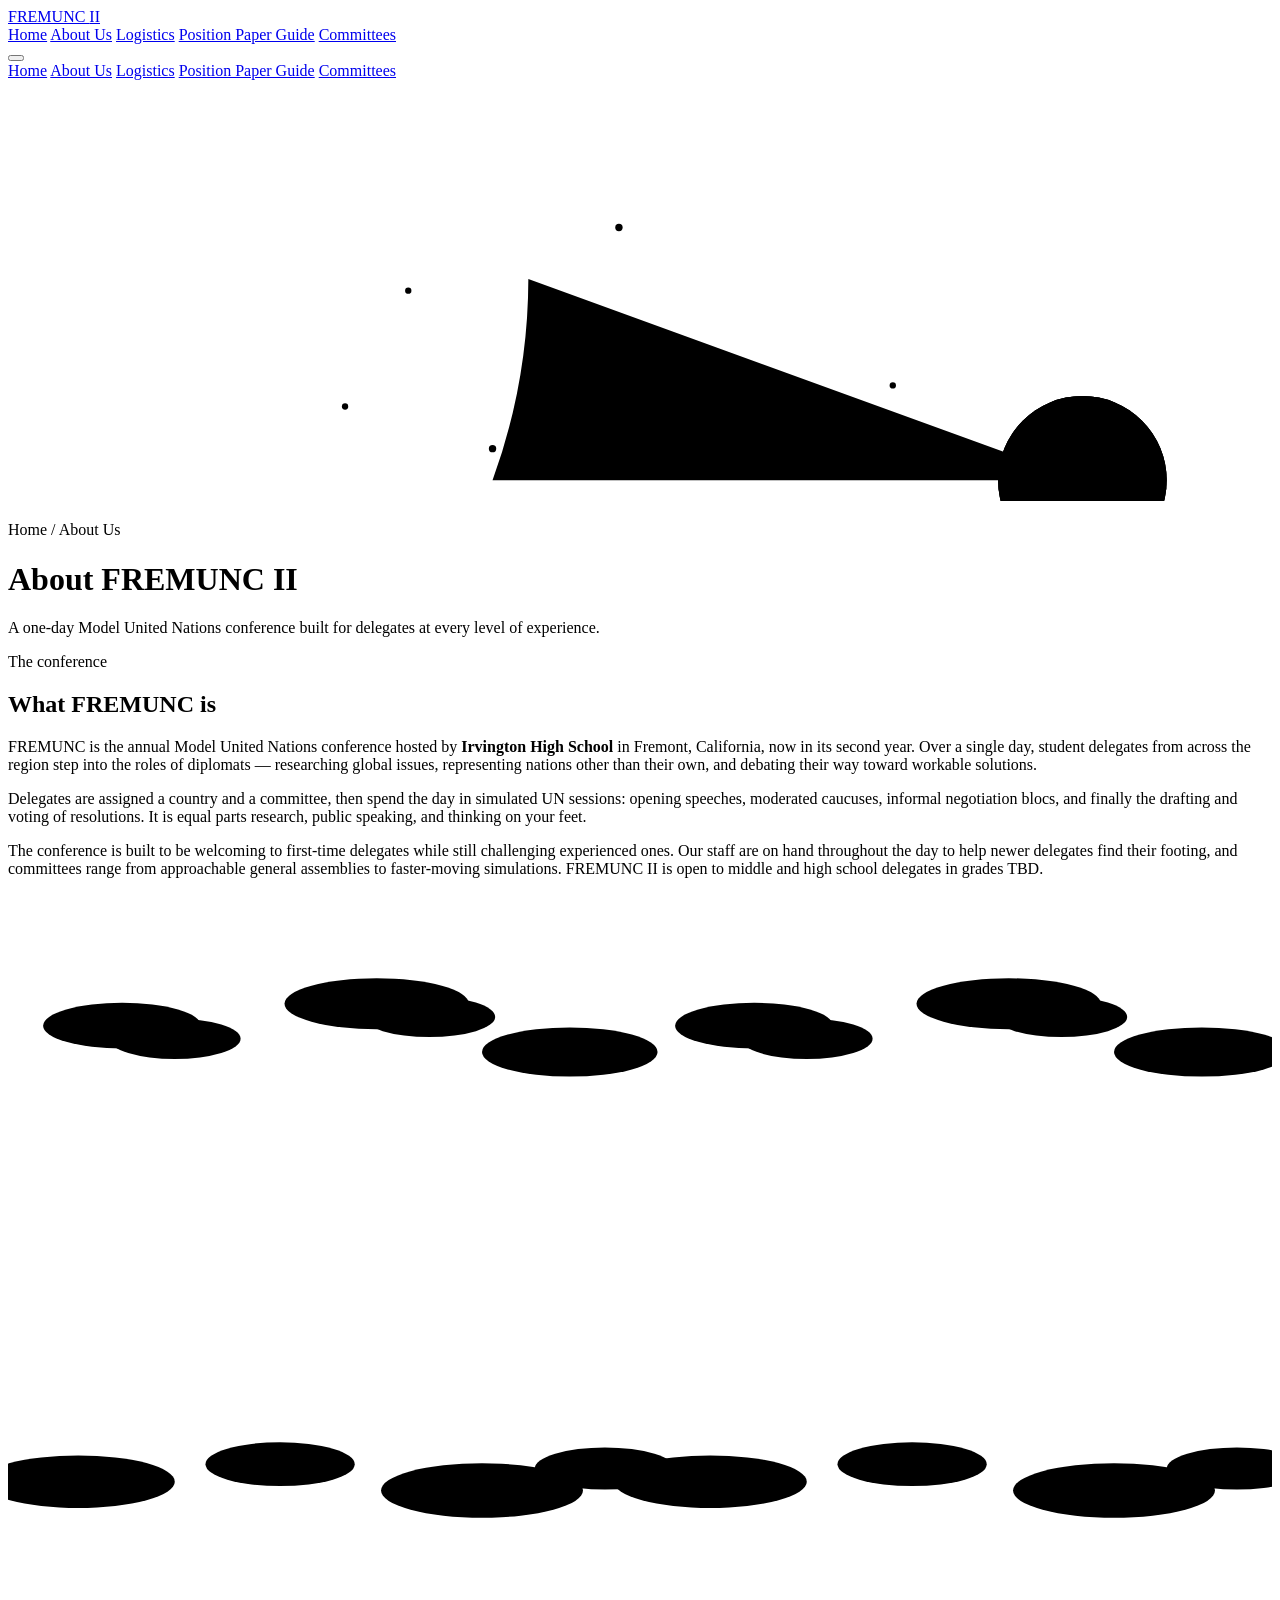
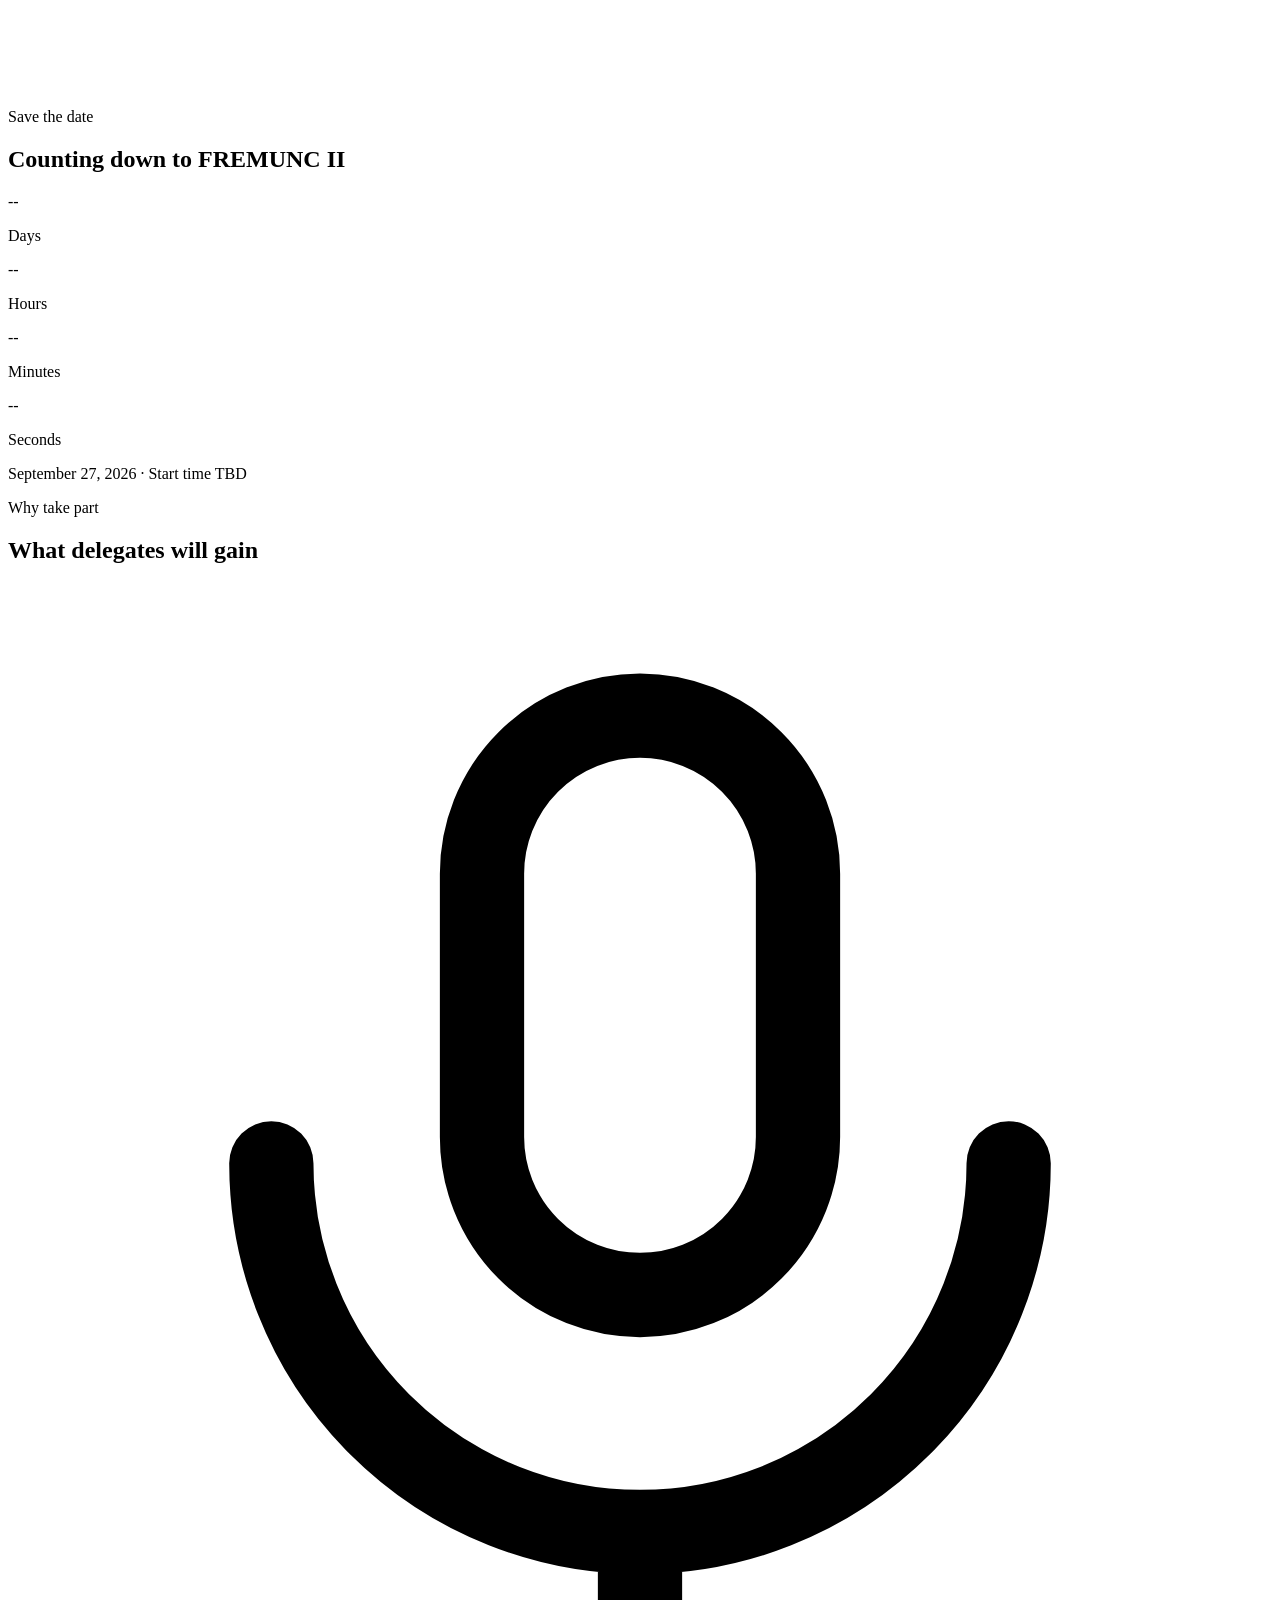
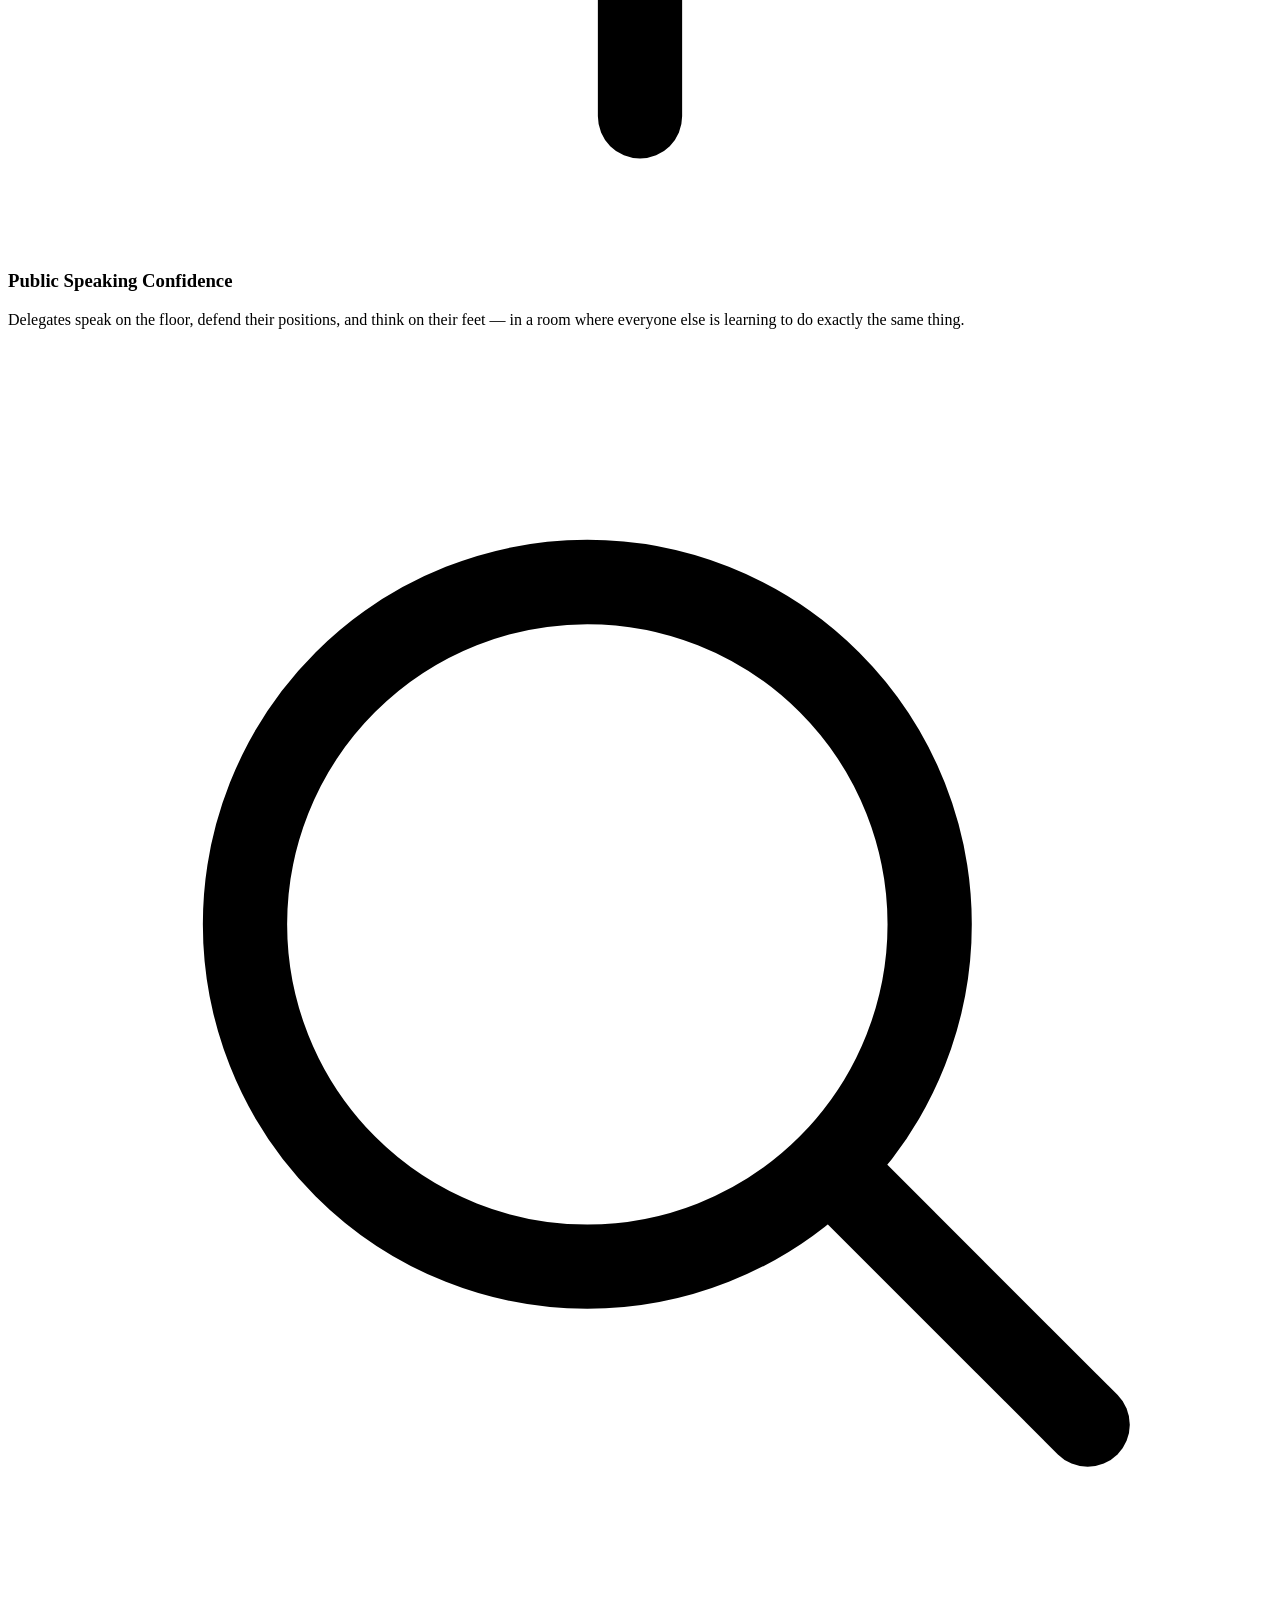
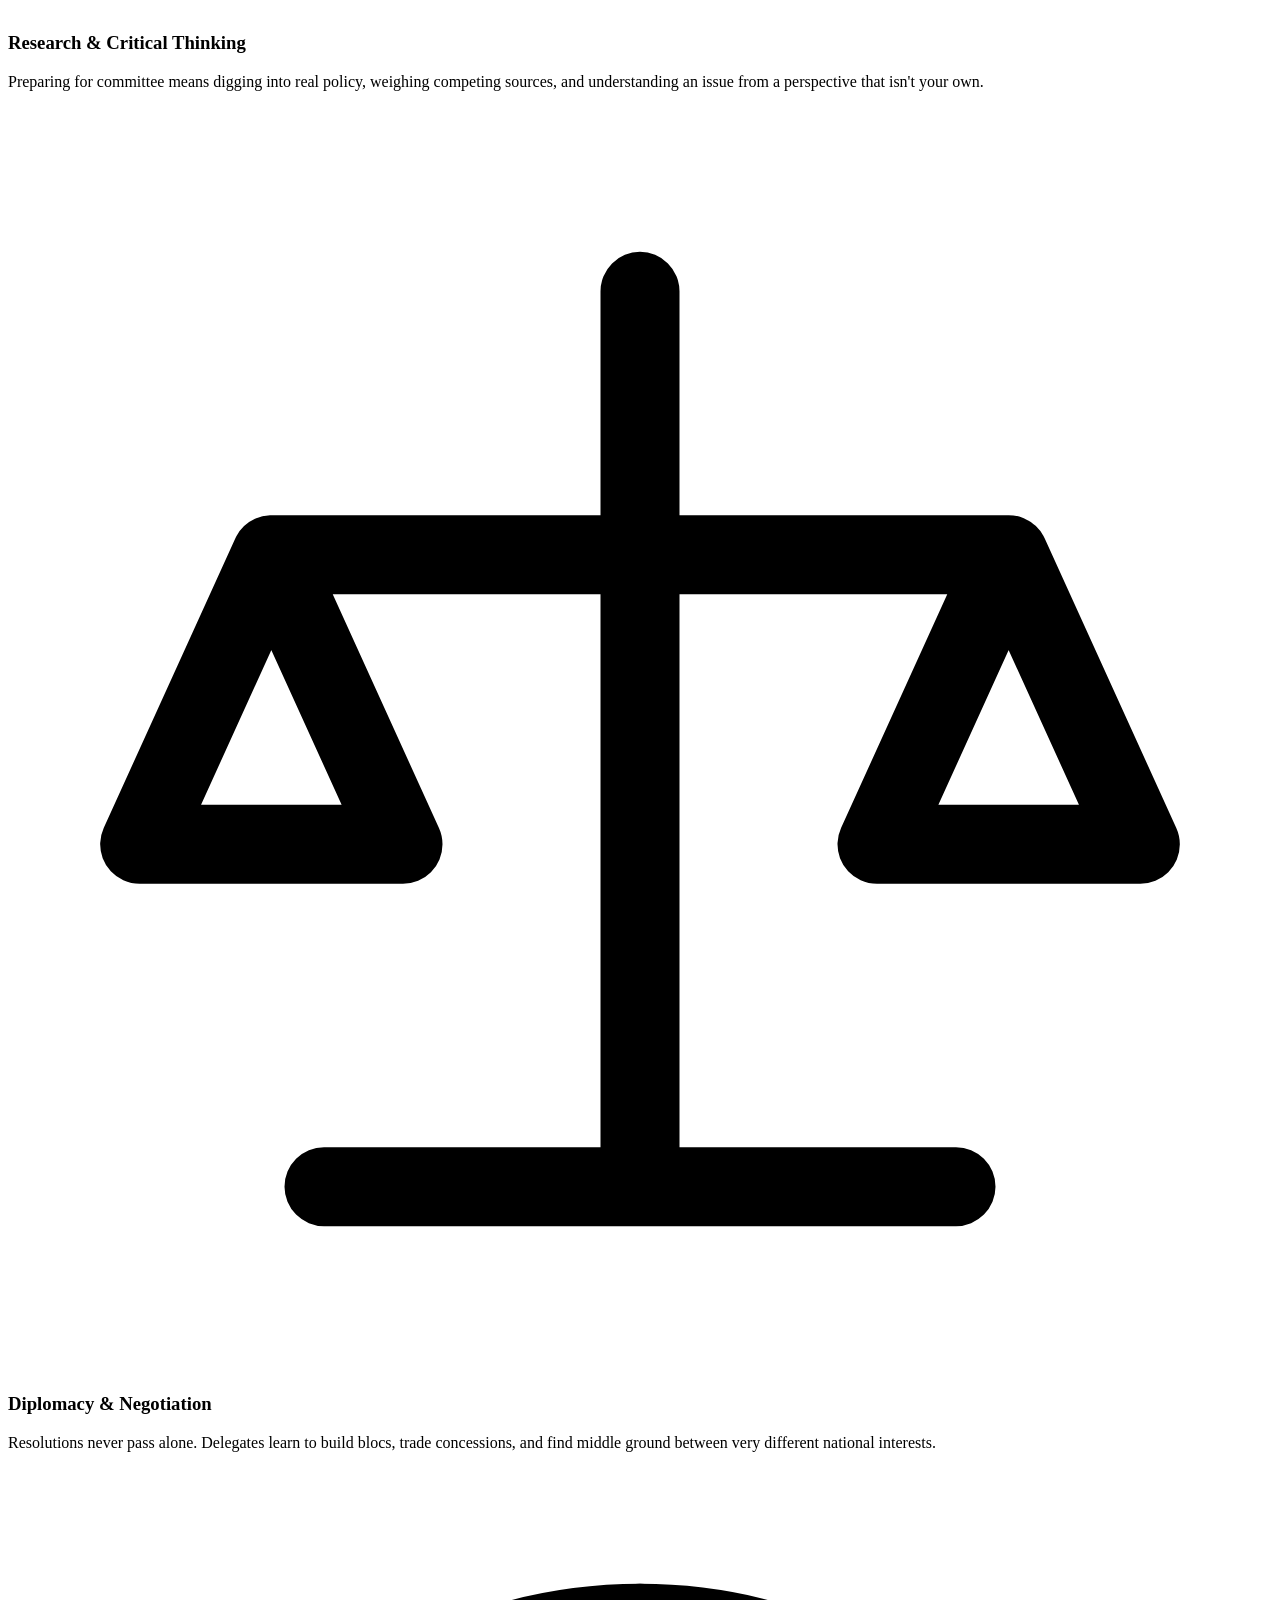
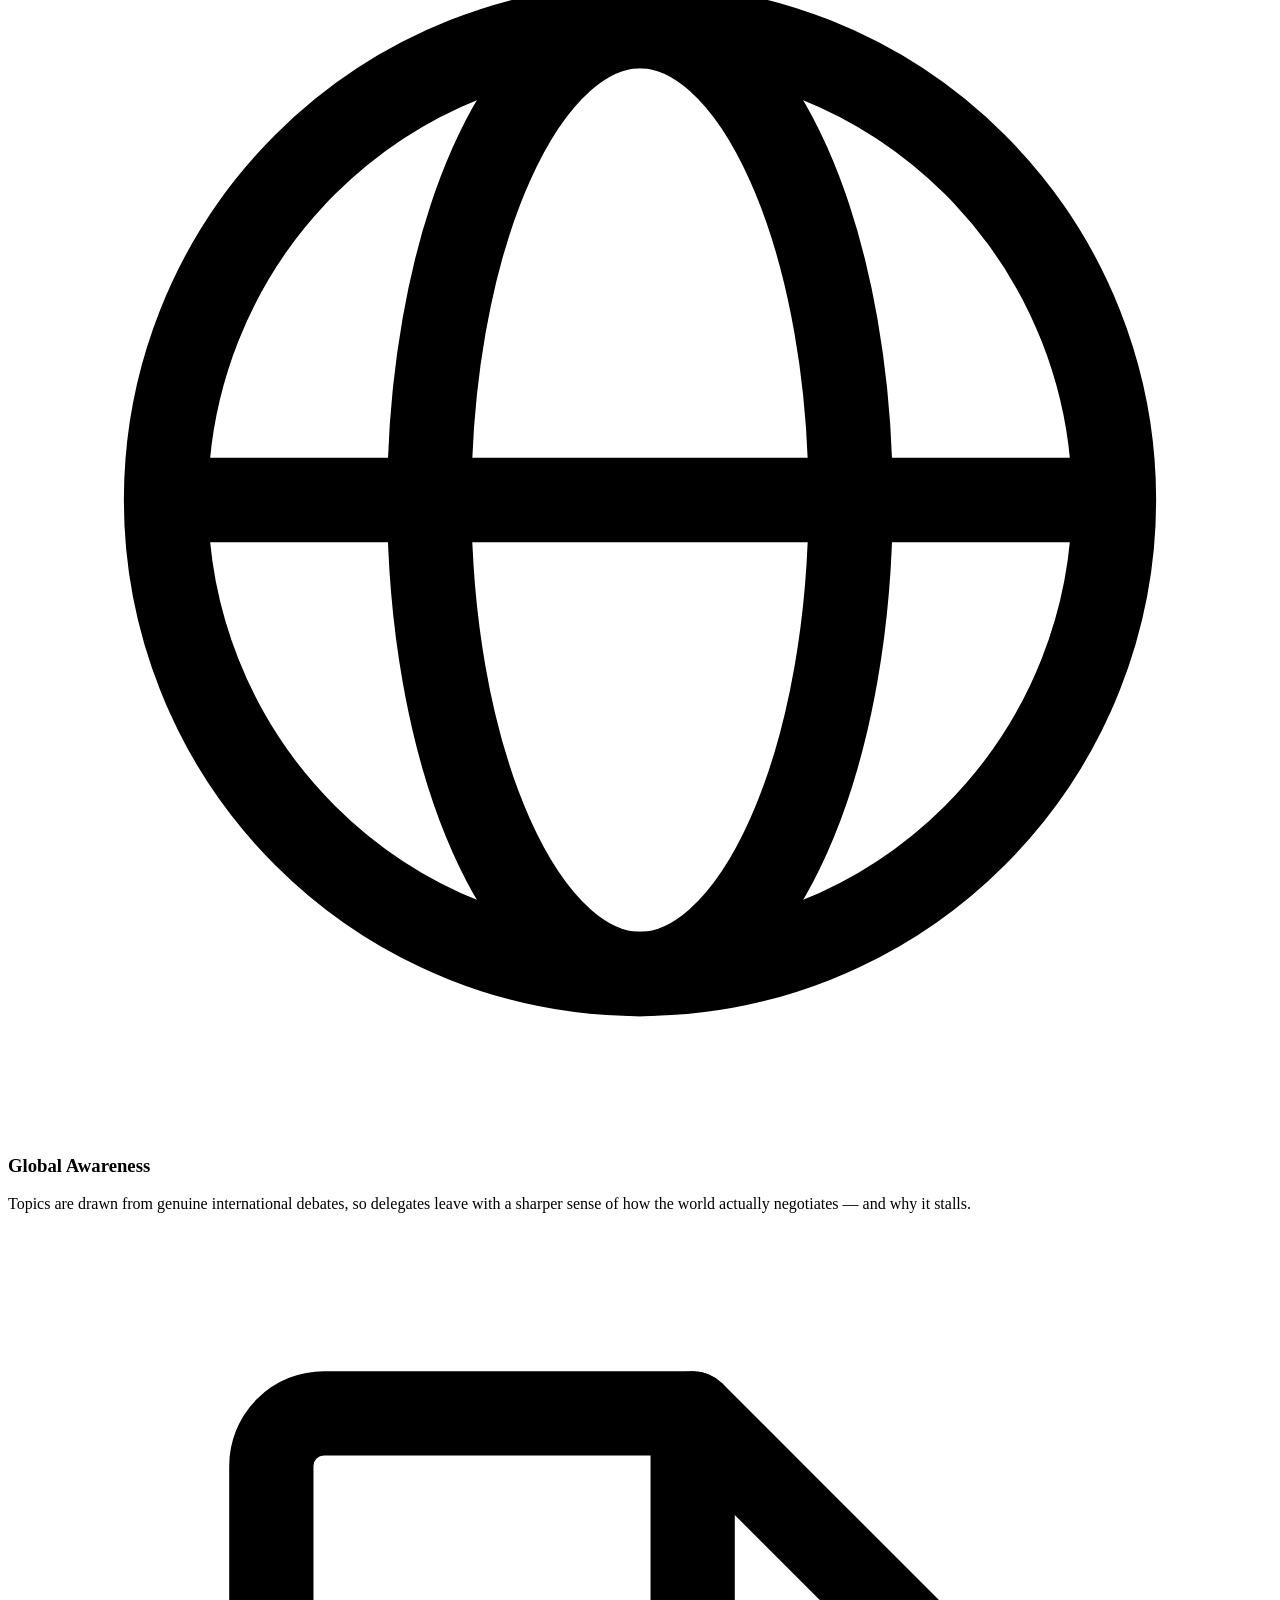
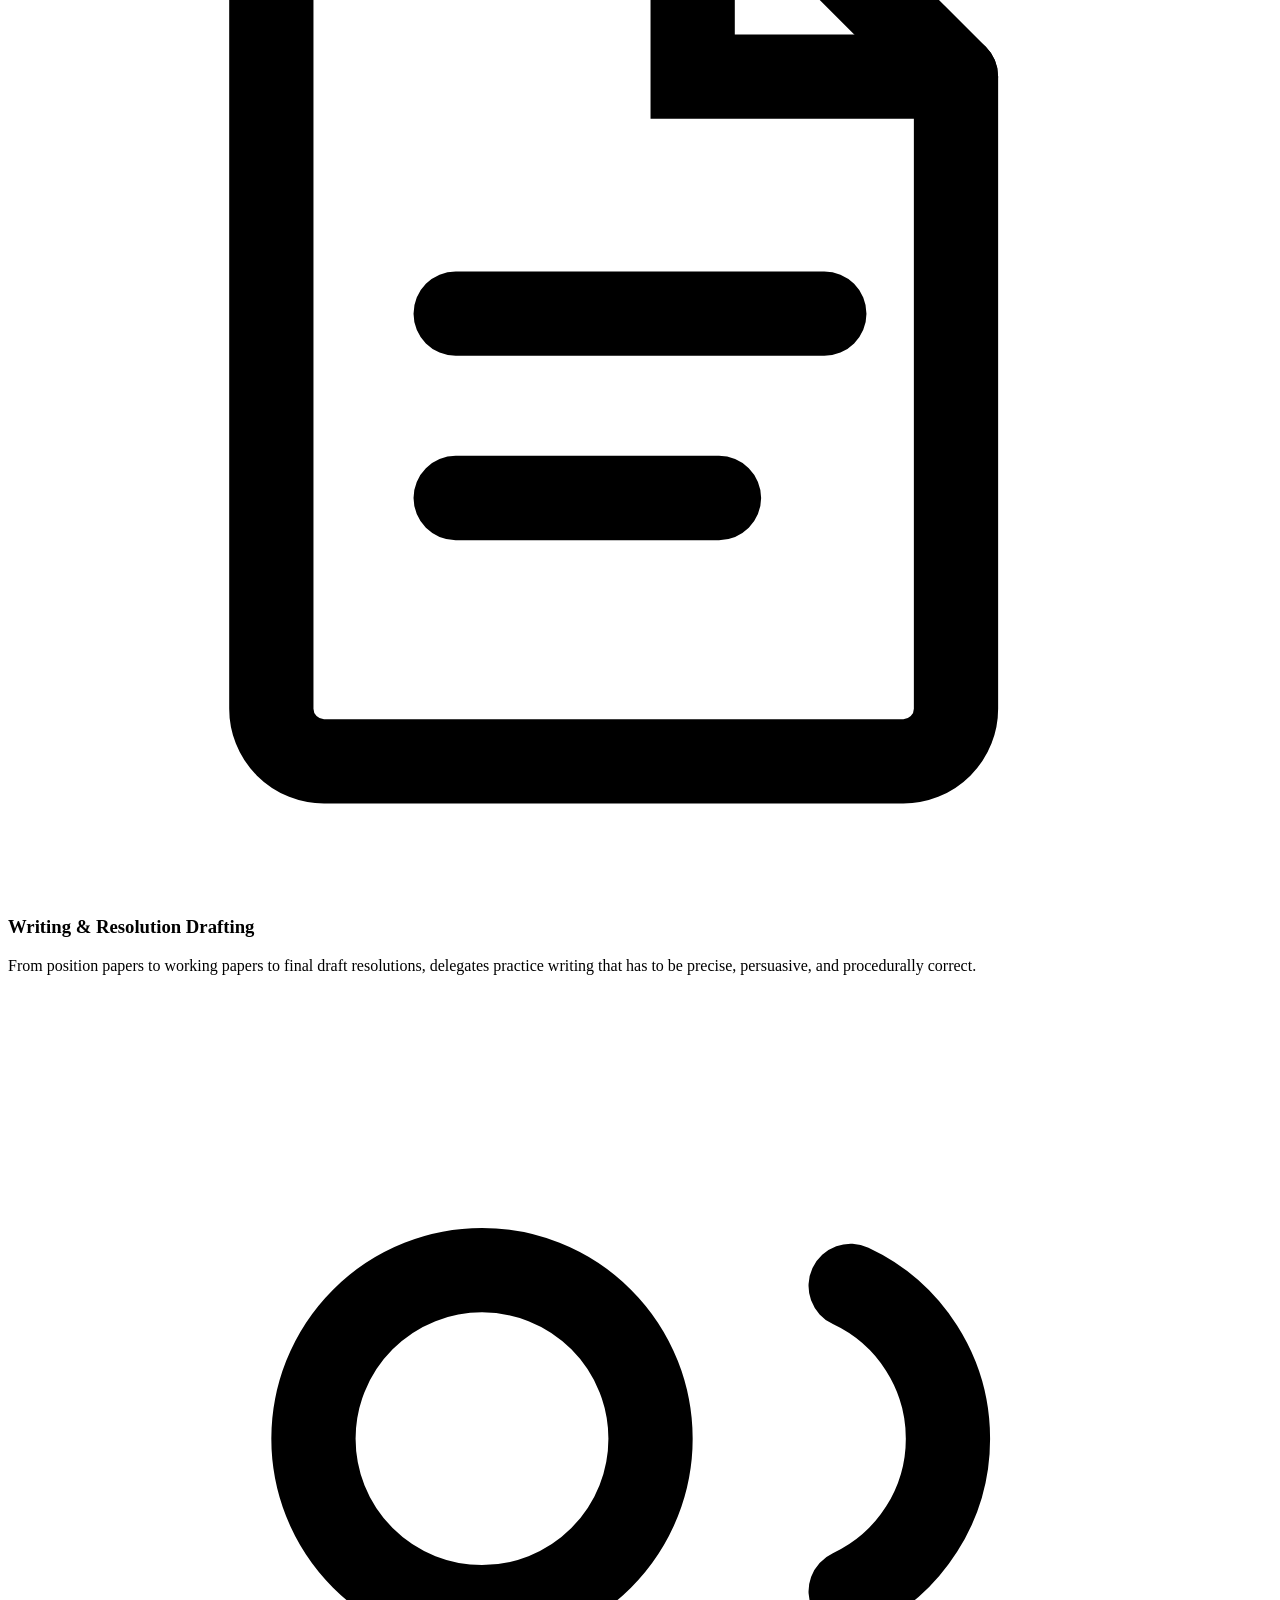
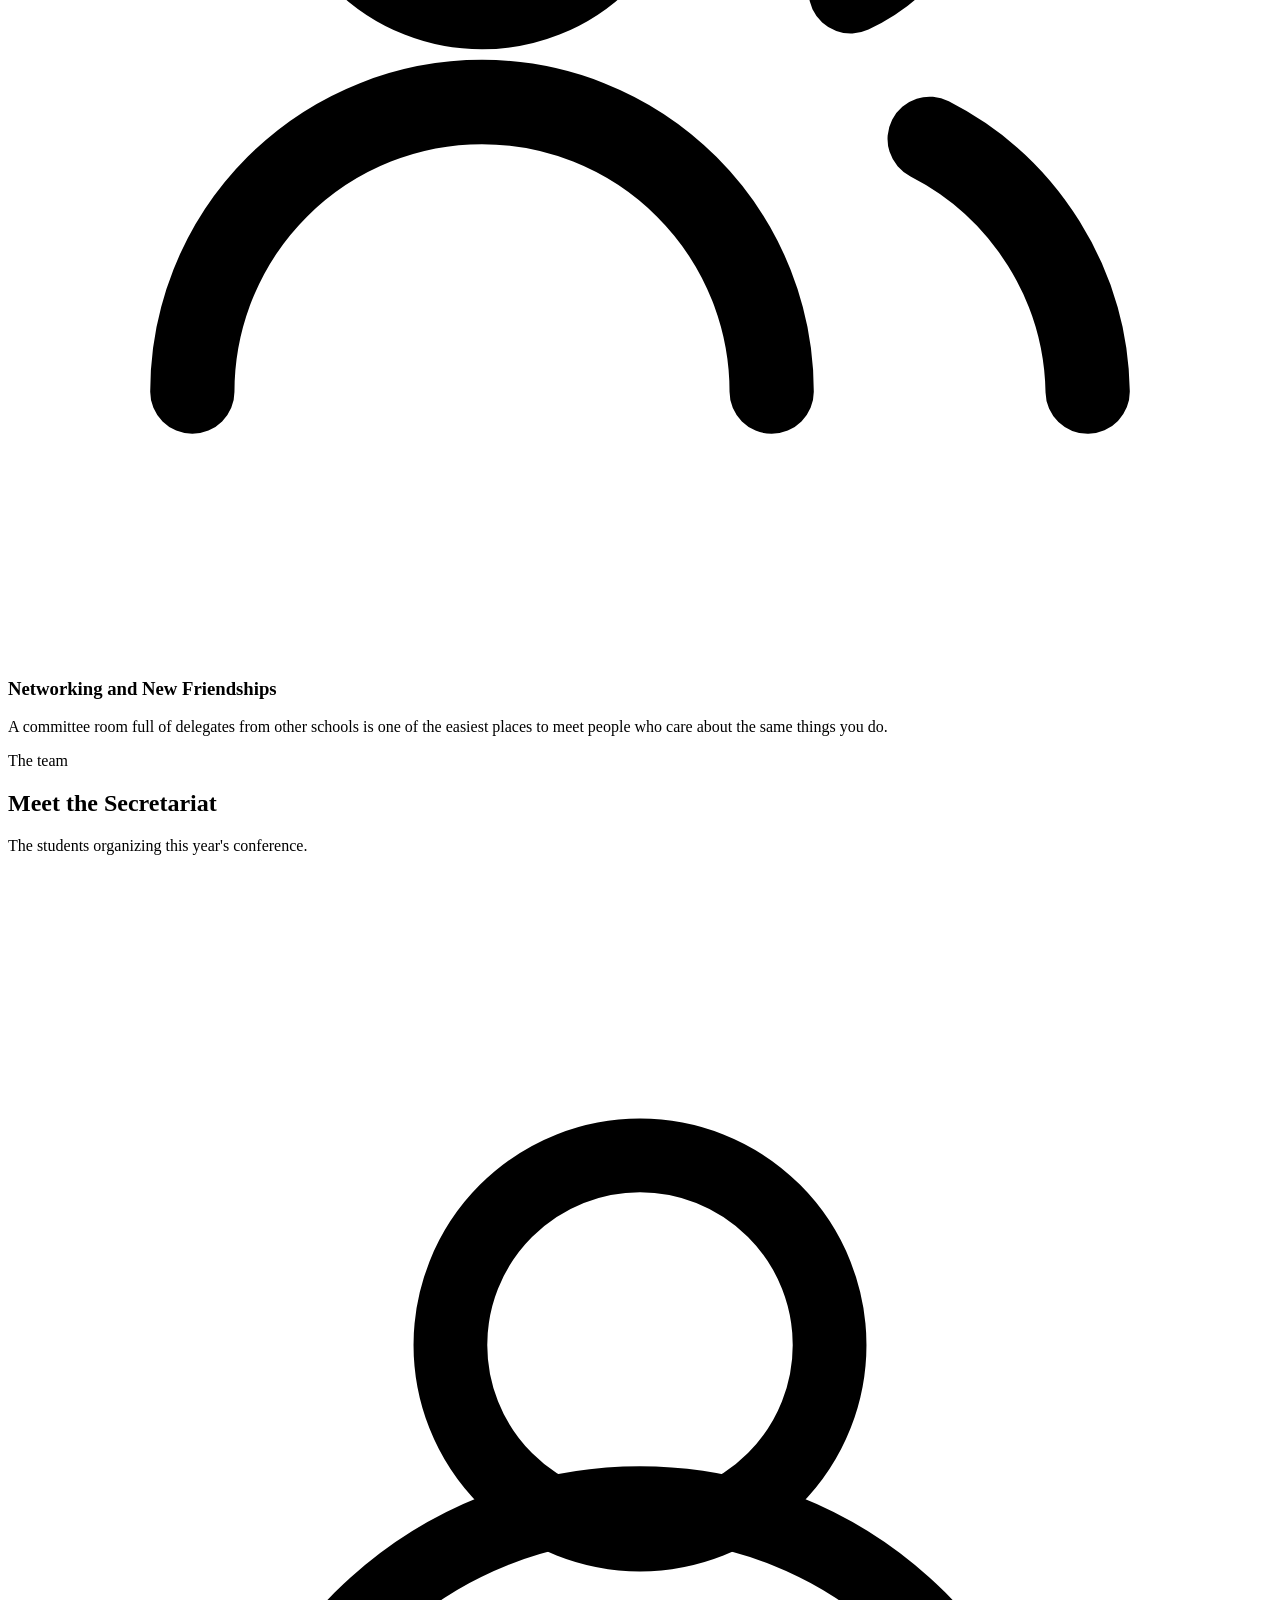
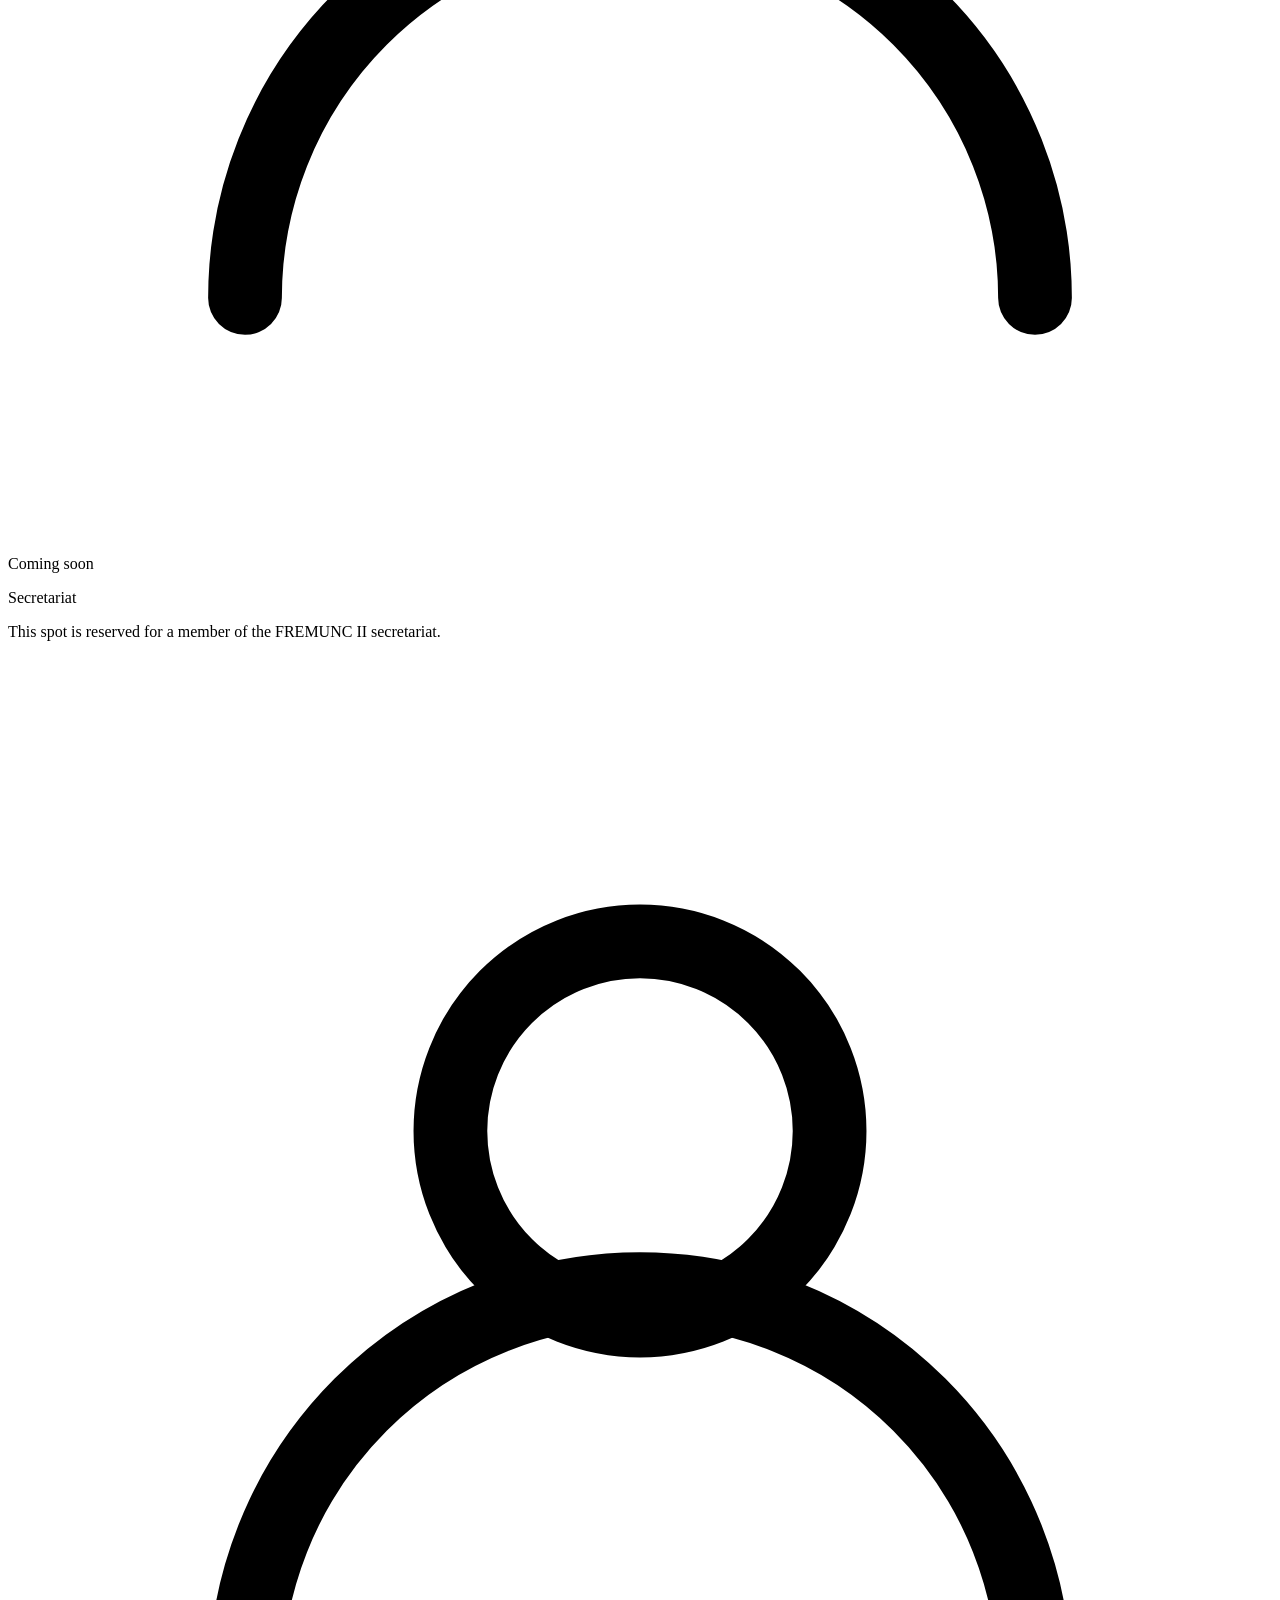
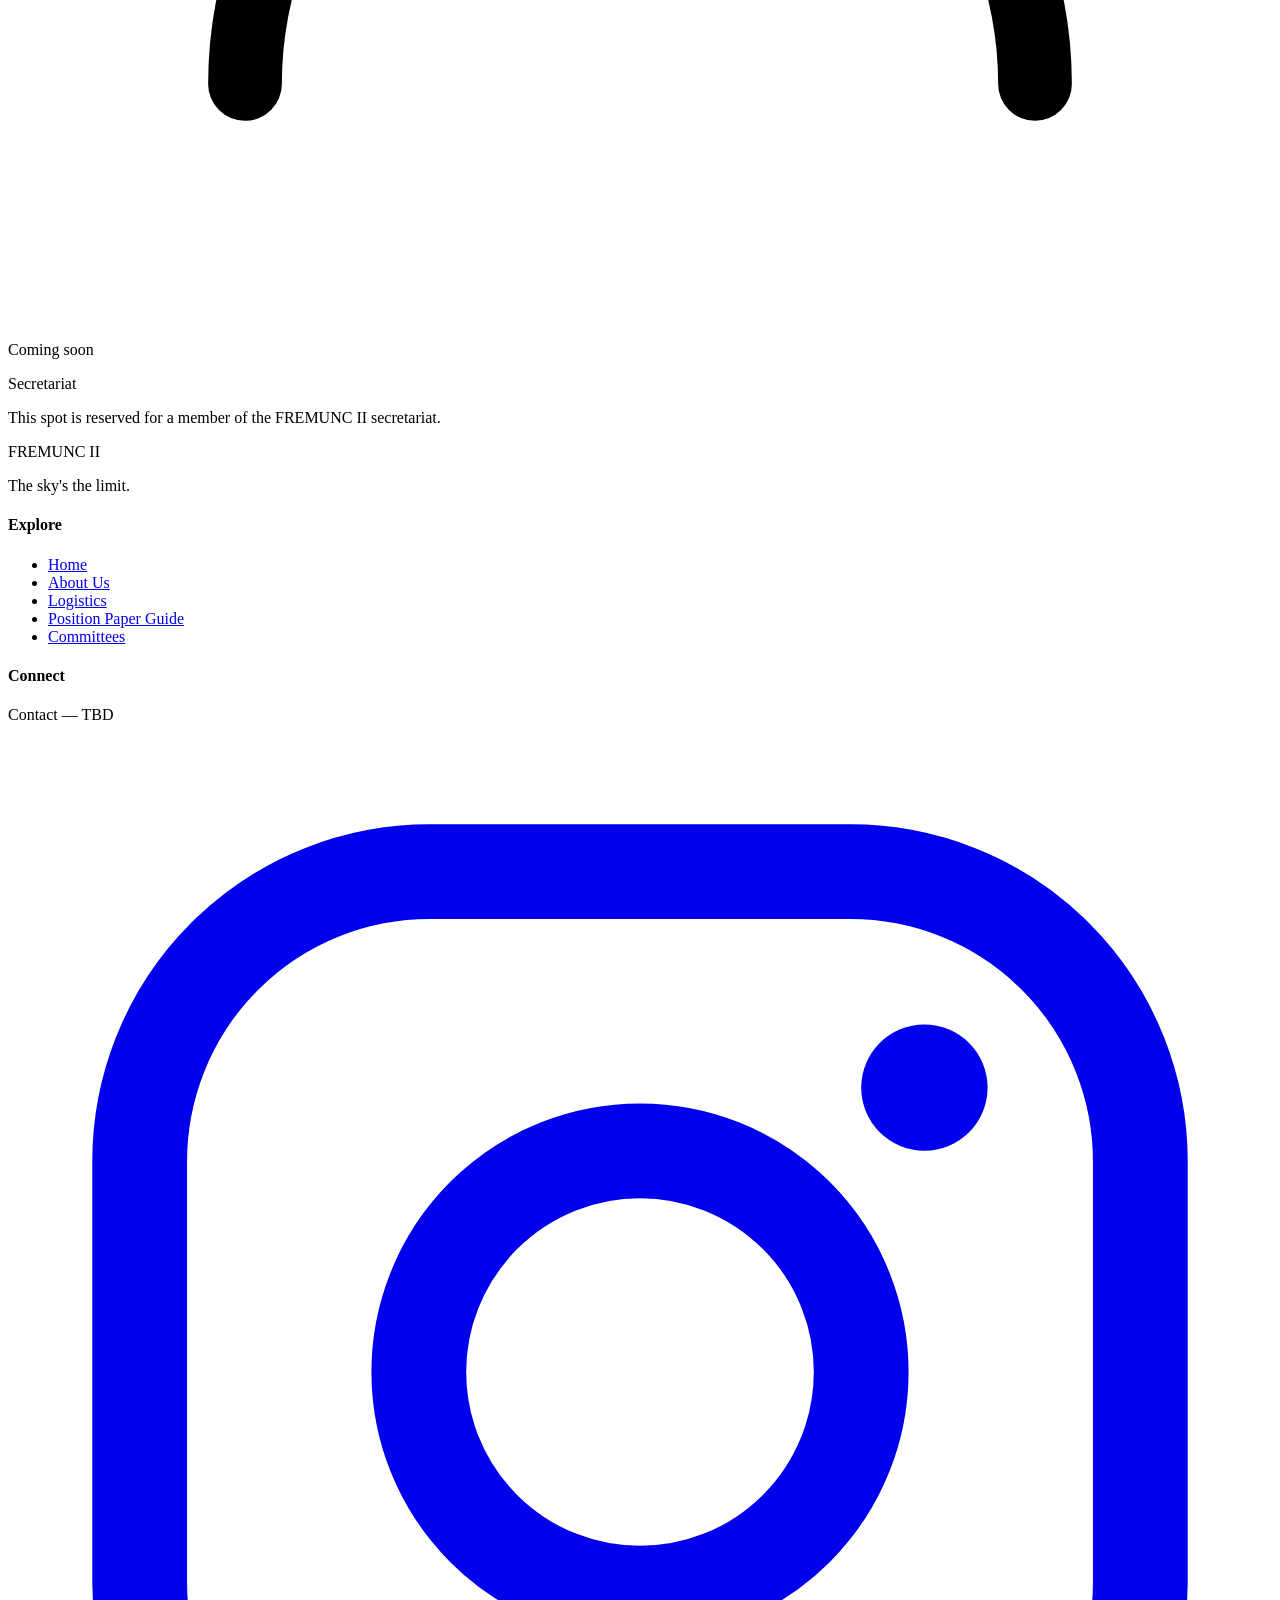
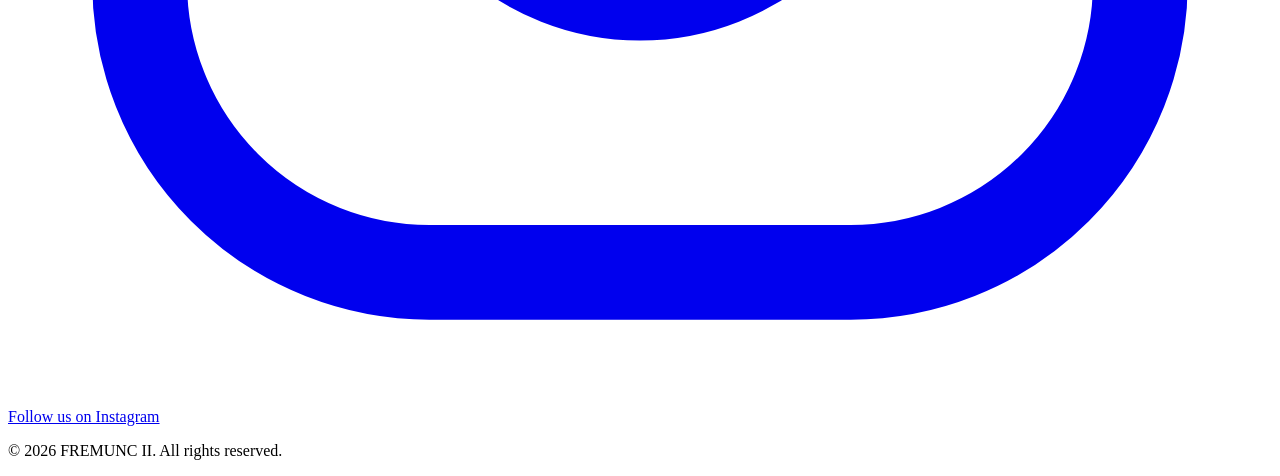
==== about.html @ cac78bc6 "Add files via upload" ====
<!DOCTYPE html>
<html lang="en">
<head>
  <meta charset="UTF-8">
  <meta name="viewport" content="width=device-width, initial-scale=1.0">
  <title>FREMUNC II — About Us</title>
  <meta name="description" content="About FREMUNC II — the second annual Model United Nations conference. The sky's the limit.">

  <!-- Fonts: Abril Fatface (display) + Inter (body) -->
  <link rel="preconnect" href="https://fonts.googleapis.com">
  <link rel="preconnect" href="https://fonts.gstatic.com" crossorigin>
  <link href="https://fonts.googleapis.com/css2?family=Abril+Fatface&family=Inter:wght@400;500;600&display=swap" rel="stylesheet">

  <link rel="stylesheet" href="css/styles.css">

  <!-- Progressive-enhancement flag: set before paint so scroll-reveal
       elements start hidden without a flash. -->
  <script>document.documentElement.classList.add('has-js');</script>
  <script src="js/main.js" defer></script>
</head>
<body>

  <!-- ============================ HEADER ============================ -->
  <header class="site-header" id="siteHeader">
    <div class="container header-inner">
      <a class="brand" href="index.html" aria-label="FREMUNC II — home">
        <!-- Swap this text lockup for your logo when ready:
             <img src="assets/logo.png" alt="FREMUNC II" class="brand-logo"> -->
        <span class="brand-lockup">FREMUNC&nbsp;<span class="brand-mark">II</span></span>
      </a>

      <nav class="nav-desktop" aria-label="Primary">
        <a href="index.html">Home</a>
        <a href="about.html" class="active" aria-current="page">About Us</a>
        <a href="logistics.html">Logistics</a>
        <a href="position-paper-guide.html">Position Paper Guide</a>
        <a href="committees.html">Committees</a>
      </nav>

      <button class="nav-toggle" id="navToggle" aria-label="Open menu"
              aria-expanded="false" aria-controls="mobileMenu">
        <span class="nav-toggle-bar"></span>
        <span class="nav-toggle-bar"></span>
        <span class="nav-toggle-bar"></span>
      </button>
    </div>
  </header>

  <!-- Full-screen mobile overlay menu -->
  <div class="mobile-menu" id="mobileMenu" aria-hidden="true">
    <nav class="mobile-nav" aria-label="Mobile">
      <a href="index.html">Home</a>
      <a href="about.html" class="active" aria-current="page">About Us</a>
      <a href="logistics.html">Logistics</a>
      <a href="position-paper-guide.html">Position Paper Guide</a>
      <a href="committees.html">Committees</a>
    </nav>
  </div>

  <!-- ============================= MAIN ============================= -->
  <main>

    <!-- ===================== ANIMATED BANNER (radar) ================= -->
    <header class="page-banner page-banner--about">
      <div class="page-banner-anim" aria-hidden="true">
        <svg class="banner-radar" viewBox="0 0 1200 400" preserveAspectRatio="xMidYMid slice" focusable="false">
          <defs>
            <linearGradient id="radarWedge" x1="1" y1="1" x2="0" y2="0">
              <stop class="rw-0" offset="0"/>
              <stop class="rw-1" offset="1"/>
            </linearGradient>
          </defs>
          <g transform="translate(1020 380)">
            <g class="radar-rings">
              <circle class="radar-ring" r="80"/>
              <circle class="radar-ring" r="80"/>
              <circle class="radar-ring" r="80"/>
            </g>
            <g class="radar-sweep">
              <path class="radar-wedge" d="M0 0 L-560 0 A560 560 0 0 0 -526 -191 Z"/>
              <line class="radar-line" x1="0" y1="0" x2="-560" y2="0"/>
            </g>
            <g class="radar-dots">
              <circle class="radar-dot" r="3.5" cx="-380" cy="-40"  style="animation-delay:-1s"/>
              <circle class="radar-dot" r="3"   cx="-520" cy="-110" style="animation-delay:-4s"/>
              <circle class="radar-dot" r="3.5" cx="-260" cy="-30"  style="animation-delay:-7s"/>
              <circle class="radar-dot" r="3"   cx="-640" cy="-180" style="animation-delay:-10s"/>
              <circle class="radar-dot" r="3.5" cx="-440" cy="-240" style="animation-delay:-13s"/>
              <circle class="radar-dot" r="3"   cx="-180" cy="-90"  style="animation-delay:-16s"/>
              <circle class="radar-dot" r="3"   cx="-700" cy="-70"  style="animation-delay:-19s"/>
              <circle class="radar-dot" r="3.5" cx="-560" cy="-30"  style="animation-delay:-22s"/>
            </g>
          </g>
        </svg>
      </div>
      <div class="container page-banner-inner">
        <p class="page-banner-crumb">Home / About Us</p>
        <h1 class="page-banner-title">About FREMUNC II</h1>
        <p class="page-banner-subhead">A one-day Model United Nations conference built for delegates at every level of experience.</p>
      </div>
    </header>

    <!-- ===================== ABOUT THE CONFERENCE ===================== -->
    <section class="section" aria-labelledby="about-heading">
      <div class="container">
        <div class="section-head">
          <p class="eyebrow">The conference</p>
          <h2 id="about-heading">What FREMUNC is</h2>
        </div>

        <div class="lead">
          <p>
            FREMUNC is the annual Model United Nations conference hosted by
            <strong>Irvington High School</strong> in Fremont, California, now in its
            second year. Over a single day, student delegates from across the region step
            into the roles of diplomats — researching global issues, representing nations
            other than their own, and debating their way toward workable solutions.
          </p>
          <p>
            Delegates are assigned a country and a committee, then spend the day in
            simulated UN sessions: opening speeches, moderated caucuses, informal
            negotiation blocs, and finally the drafting and voting of resolutions. It is
            equal parts research, public speaking, and thinking on your feet.
          </p>
          <p>
            The conference is built to be welcoming to first-time delegates while still
            challenging experienced ones. Our staff are on hand throughout the day to help
            newer delegates find their footing, and committees range from approachable
            general assemblies to faster-moving simulations. FREMUNC II is open to middle
            and high school delegates in grades <span class="tbd">TBD</span>.
          </p>
        </div>
      </div>
    </section>

    <!-- ========================== COUNTDOWN =========================== -->
    <section class="section countdown-section" aria-labelledby="countdown-heading">

      <!-- Drifting clouds (same visual + animation as the hero) -->
      <div class="countdown-clouds" aria-hidden="true">
        <div class="hero-clouds hero-clouds--a">
          <svg class="cloud-svg" viewBox="0 0 2880 900" preserveAspectRatio="none" focusable="false">
            <g class="cloud-shapes">
              <ellipse cx="260" cy="300" rx="180" ry="52"/>
              <ellipse cx="380" cy="330" rx="150" ry="46"/>
              <ellipse cx="840" cy="250" rx="210" ry="58"/>
              <ellipse cx="960" cy="280" rx="150" ry="46"/>
              <ellipse cx="1280" cy="360" rx="200" ry="56"/>
            </g>
            <g class="cloud-shapes" transform="translate(1440 0)">
              <ellipse cx="260" cy="300" rx="180" ry="52"/>
              <ellipse cx="380" cy="330" rx="150" ry="46"/>
              <ellipse cx="840" cy="250" rx="210" ry="58"/>
              <ellipse cx="960" cy="280" rx="150" ry="46"/>
              <ellipse cx="1280" cy="360" rx="200" ry="56"/>
            </g>
          </svg>
        </div>
        <div class="hero-clouds hero-clouds--b">
          <svg class="cloud-svg" viewBox="0 0 2880 900" preserveAspectRatio="none" focusable="false">
            <g class="cloud-shapes">
              <ellipse cx="160" cy="430" rx="220" ry="60"/>
              <ellipse cx="620" cy="390" rx="170" ry="50"/>
              <ellipse cx="1080" cy="450" rx="230" ry="62"/>
              <ellipse cx="1360" cy="400" rx="160" ry="48"/>
            </g>
            <g class="cloud-shapes" transform="translate(1440 0)">
              <ellipse cx="160" cy="430" rx="220" ry="60"/>
              <ellipse cx="620" cy="390" rx="170" ry="50"/>
              <ellipse cx="1080" cy="450" rx="230" ry="62"/>
              <ellipse cx="1360" cy="400" rx="160" ry="48"/>
            </g>
          </svg>
        </div>
      </div>

      <div class="container">
        <div class="section-head center">
          <p class="eyebrow">Save the date</p>
          <h2 id="countdown-heading">Counting down to FREMUNC II</h2>
        </div>

        <!-- The target date lives in js/main.js as CONFERENCE_DATE — update it there. -->
        <div class="countdown-card" id="countdown">
          <div class="countdown-grid">
            <div class="countdown-unit">
              <p class="countdown-value" data-unit="days">--</p>
              <p class="countdown-label">Days</p>
            </div>
            <div class="countdown-unit">
              <p class="countdown-value" data-unit="hours">--</p>
              <p class="countdown-label">Hours</p>
            </div>
            <div class="countdown-unit">
              <p class="countdown-value" data-unit="minutes">--</p>
              <p class="countdown-label">Minutes</p>
            </div>
            <div class="countdown-unit">
              <p class="countdown-value" data-unit="seconds">--</p>
              <p class="countdown-label">Seconds</p>
            </div>
          </div>

          <!-- Shown by main.js in place of the digits once the date has passed. -->
          <p class="countdown-done" hidden>FREMUNC II is here!</p>

          <!-- Date confirmed; TBD: add the start time once set. -->
          <p class="countdown-note">September 27, 2026 · Start time <span class="tbd">TBD</span></p>
        </div>
      </div>
    </section>

    <!-- ==================== WHAT DELEGATES GAIN ======================= -->
    <section class="section" aria-labelledby="gain-heading">
      <div class="container">
        <div class="section-head center">
          <p class="eyebrow">Why take part</p>
          <h2 id="gain-heading">What delegates will gain</h2>
        </div>

        <div class="grid-3">
          <article class="card">
            <div class="card-icon">
              <svg viewBox="0 0 24 24" fill="none" aria-hidden="true">
                <rect x="9" y="2.5" width="6" height="11" rx="3" stroke="currentColor" stroke-width="1.6"/>
                <path d="M5 11a7 7 0 0 0 14 0M12 18v3.5" stroke="currentColor"
                      stroke-width="1.6" stroke-linecap="round"/>
              </svg>
            </div>
            <h3>Public Speaking Confidence</h3>
            <p>
              Delegates speak on the floor, defend their positions, and think on their feet —
              in a room where everyone else is learning to do exactly the same thing.
            </p>
          </article>

          <article class="card">
            <div class="card-icon">
              <svg viewBox="0 0 24 24" fill="none" aria-hidden="true">
                <circle cx="11" cy="11" r="6.5" stroke="currentColor" stroke-width="1.6"/>
                <path d="M15.8 15.8l4.7 4.7" stroke="currentColor"
                      stroke-width="1.6" stroke-linecap="round"/>
              </svg>
            </div>
            <h3>Research &amp; Critical Thinking</h3>
            <p>
              Preparing for committee means digging into real policy, weighing competing
              sources, and understanding an issue from a perspective that isn't your own.
            </p>
          </article>

          <article class="card">
            <div class="card-icon">
              <svg viewBox="0 0 24 24" fill="none" aria-hidden="true">
                <path d="M12 3.5v17M6 20.5h12M5 8.5h14M5 8.5L2.5 14h5zM19 8.5L16.5 14h5z"
                      stroke="currentColor" stroke-width="1.5"
                      stroke-linecap="round" stroke-linejoin="round"/>
              </svg>
            </div>
            <h3>Diplomacy &amp; Negotiation</h3>
            <p>
              Resolutions never pass alone. Delegates learn to build blocs, trade concessions,
              and find middle ground between very different national interests.
            </p>
          </article>

          <article class="card">
            <div class="card-icon">
              <svg viewBox="0 0 24 24" fill="none" aria-hidden="true">
                <circle cx="12" cy="12" r="9" stroke="currentColor" stroke-width="1.6"/>
                <ellipse cx="12" cy="12" rx="4" ry="9" stroke="currentColor" stroke-width="1.6"/>
                <path d="M3 12h18" stroke="currentColor" stroke-width="1.6"/>
              </svg>
            </div>
            <h3>Global Awareness</h3>
            <p>
              Topics are drawn from genuine international debates, so delegates leave with a
              sharper sense of how the world actually negotiates — and why it stalls.
            </p>
          </article>

          <article class="card">
            <div class="card-icon">
              <svg viewBox="0 0 24 24" fill="none" aria-hidden="true">
                <path d="M6 3.5h7l5 5v12a1 1 0 0 1-1 1H6a1 1 0 0 1-1-1v-16a1 1 0 0 1 1-1z"
                      stroke="currentColor" stroke-width="1.6" stroke-linejoin="round"/>
                <path d="M13 3.5v5h5M8.5 13h7M8.5 16.5h5" stroke="currentColor"
                      stroke-width="1.6" stroke-linecap="round"/>
              </svg>
            </div>
            <h3>Writing &amp; Resolution Drafting</h3>
            <p>
              From position papers to working papers to final draft resolutions, delegates
              practice writing that has to be precise, persuasive, and procedurally correct.
            </p>
          </article>

          <article class="card">
            <div class="card-icon">
              <svg viewBox="0 0 24 24" fill="none" aria-hidden="true">
                <circle cx="9" cy="8.5" r="3.2" stroke="currentColor" stroke-width="1.6"/>
                <path d="M3.5 19a5.5 5.5 0 0 1 11 0" stroke="currentColor"
                      stroke-width="1.6" stroke-linecap="round"/>
                <path d="M16 5.6a3.2 3.2 0 0 1 0 5.8M17.5 14.2a5.5 5.5 0 0 1 3 4.8"
                      stroke="currentColor" stroke-width="1.6" stroke-linecap="round"/>
              </svg>
            </div>
            <h3>Networking and New Friendships</h3>
            <p>
              A committee room full of delegates from other schools is one of the easiest
              places to meet people who care about the same things you do.
            </p>
          </article>
        </div>
      </div>
    </section>

    <!-- ====================== MEET THE SECRETARIAT ==================== -->
    <section class="section section-alt" aria-labelledby="secretariat-heading">
      <div class="container">
        <div class="section-head center">
          <p class="eyebrow">The team</p>
          <h2 id="secretariat-heading">Meet the Secretariat</h2>
          <p>The students organizing this year's conference.</p>
        </div>

        <!-- TO ADD A MEMBER: copy one entire <article class="card member-card"> …
             </article> block below and paste it as a sibling inside this grid.
             The grid is capped and centered so a small team doesn't sprawl. To
             remove a member, delete their whole <article> block. -->
        <div class="grid-2 secretariat-grid">
          <!-- Empty "coming soon" state. When a member is ready: remove is-empty,
               swap the icon <div> for <img class="member-photo" src="…" alt="…">,
               and fill in the name / role / bio. -->
          <article class="card member-card is-empty">
            <div class="member-photo" role="img" aria-label="Secretariat member — coming soon">
              <svg viewBox="0 0 24 24" fill="none" aria-hidden="true">
                <circle cx="12" cy="9" r="3.6" stroke="currentColor" stroke-width="1.4"/>
                <path d="M4.5 19.5a7.5 7.5 0 0 1 15 0" stroke="currentColor"
                      stroke-width="1.4" stroke-linecap="round"/>
              </svg>
            </div>
            <div>
              <p class="member-name">Coming soon</p>
              <p class="member-role">Secretariat</p>
            </div>
            <p class="member-bio">This spot is reserved for a member of the FREMUNC II secretariat.</p>
          </article>

          <article class="card member-card is-empty">
            <div class="member-photo" role="img" aria-label="Secretariat member — coming soon">
              <svg viewBox="0 0 24 24" fill="none" aria-hidden="true">
                <circle cx="12" cy="9" r="3.6" stroke="currentColor" stroke-width="1.4"/>
                <path d="M4.5 19.5a7.5 7.5 0 0 1 15 0" stroke="currentColor"
                      stroke-width="1.4" stroke-linecap="round"/>
              </svg>
            </div>
            <div>
              <p class="member-name">Coming soon</p>
              <p class="member-role">Secretariat</p>
            </div>
            <p class="member-bio">This spot is reserved for a member of the FREMUNC II secretariat.</p>
          </article>
        </div>
      </div>
    </section>

  </main>

  <!-- ============================ FOOTER ============================ -->
  <footer class="site-footer">
    <div class="container footer-grid">
      <div class="footer-col">
        <p class="footer-brand-name">FREMUNC&nbsp;<span class="brand-mark">II</span></p>
        <p class="footer-tagline">The sky's the limit.</p>
      </div>

      <div class="footer-col">
        <h4>Explore</h4>
        <ul class="footer-links">
          <li><a href="index.html">Home</a></li>
          <li><a href="about.html">About Us</a></li>
          <li><a href="logistics.html">Logistics</a></li>
          <li><a href="position-paper-guide.html">Position Paper Guide</a></li>
          <li><a href="committees.html">Committees</a></li>
        </ul>
      </div>

      <div class="footer-col">
        <h4>Connect</h4>
        <p class="footer-contact">Contact — TBD</p>
        <!-- Paste the real Instagram URL/handle into href below
             (e.g. https://instagram.com/fremunc). -->
        <a class="btn-instagram" href="https://www.instagram.com/irvingtonmun/" target="_blank" rel="noopener noreferrer" aria-label="Follow FREMUNC II on Instagram">
          <svg viewBox="0 0 24 24" fill="none" aria-hidden="true">
            <rect x="2.5" y="2.5" width="19" height="19" rx="5.5"
                  stroke="currentColor" stroke-width="1.8"/>
            <circle cx="12" cy="12" r="4.2" stroke="currentColor" stroke-width="1.8"/>
            <circle cx="17.4" cy="6.6" r="1.2" fill="currentColor"/>
          </svg>
          Follow us on Instagram
        </a>
      </div>
    </div>

    <div class="footer-bottom">
      <div class="container">
        <p>&copy; 2026 FREMUNC II. All rights reserved.</p>
      </div>
    </div>
  </footer>

</body>
</html>
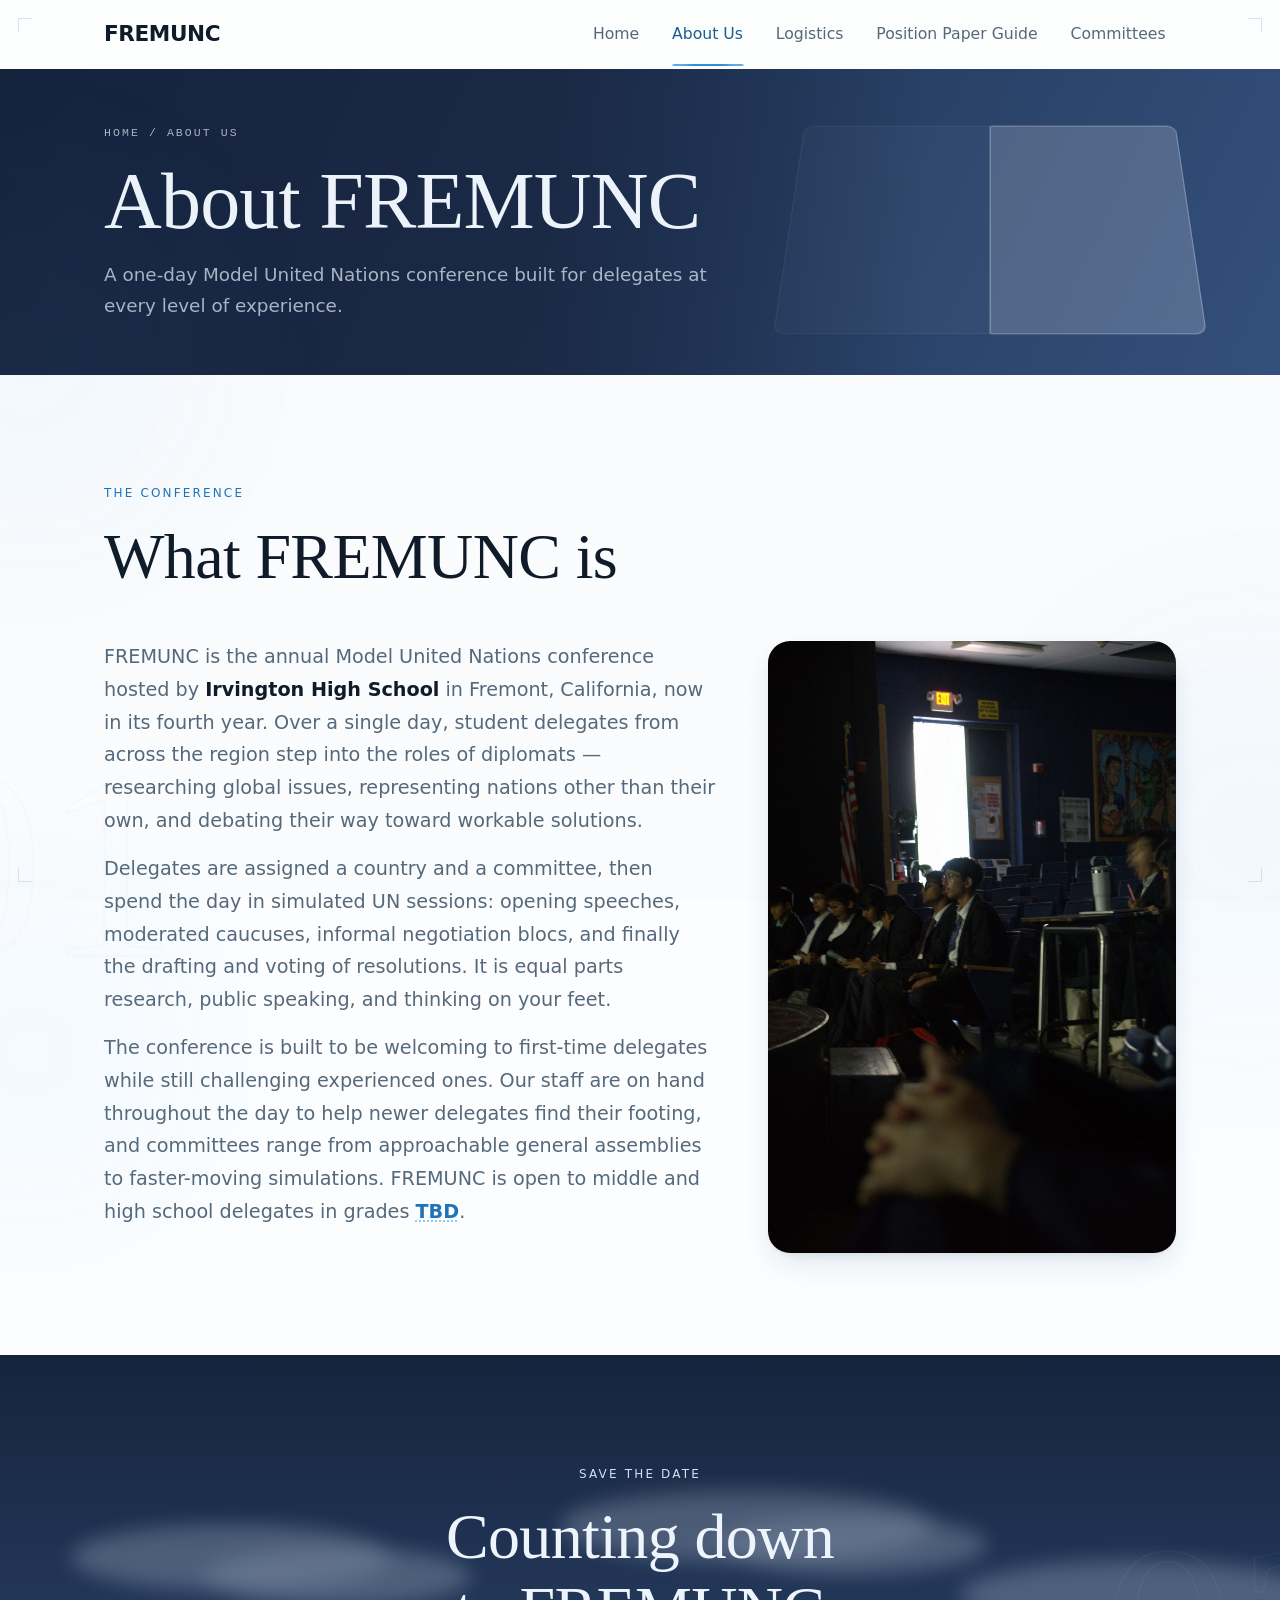
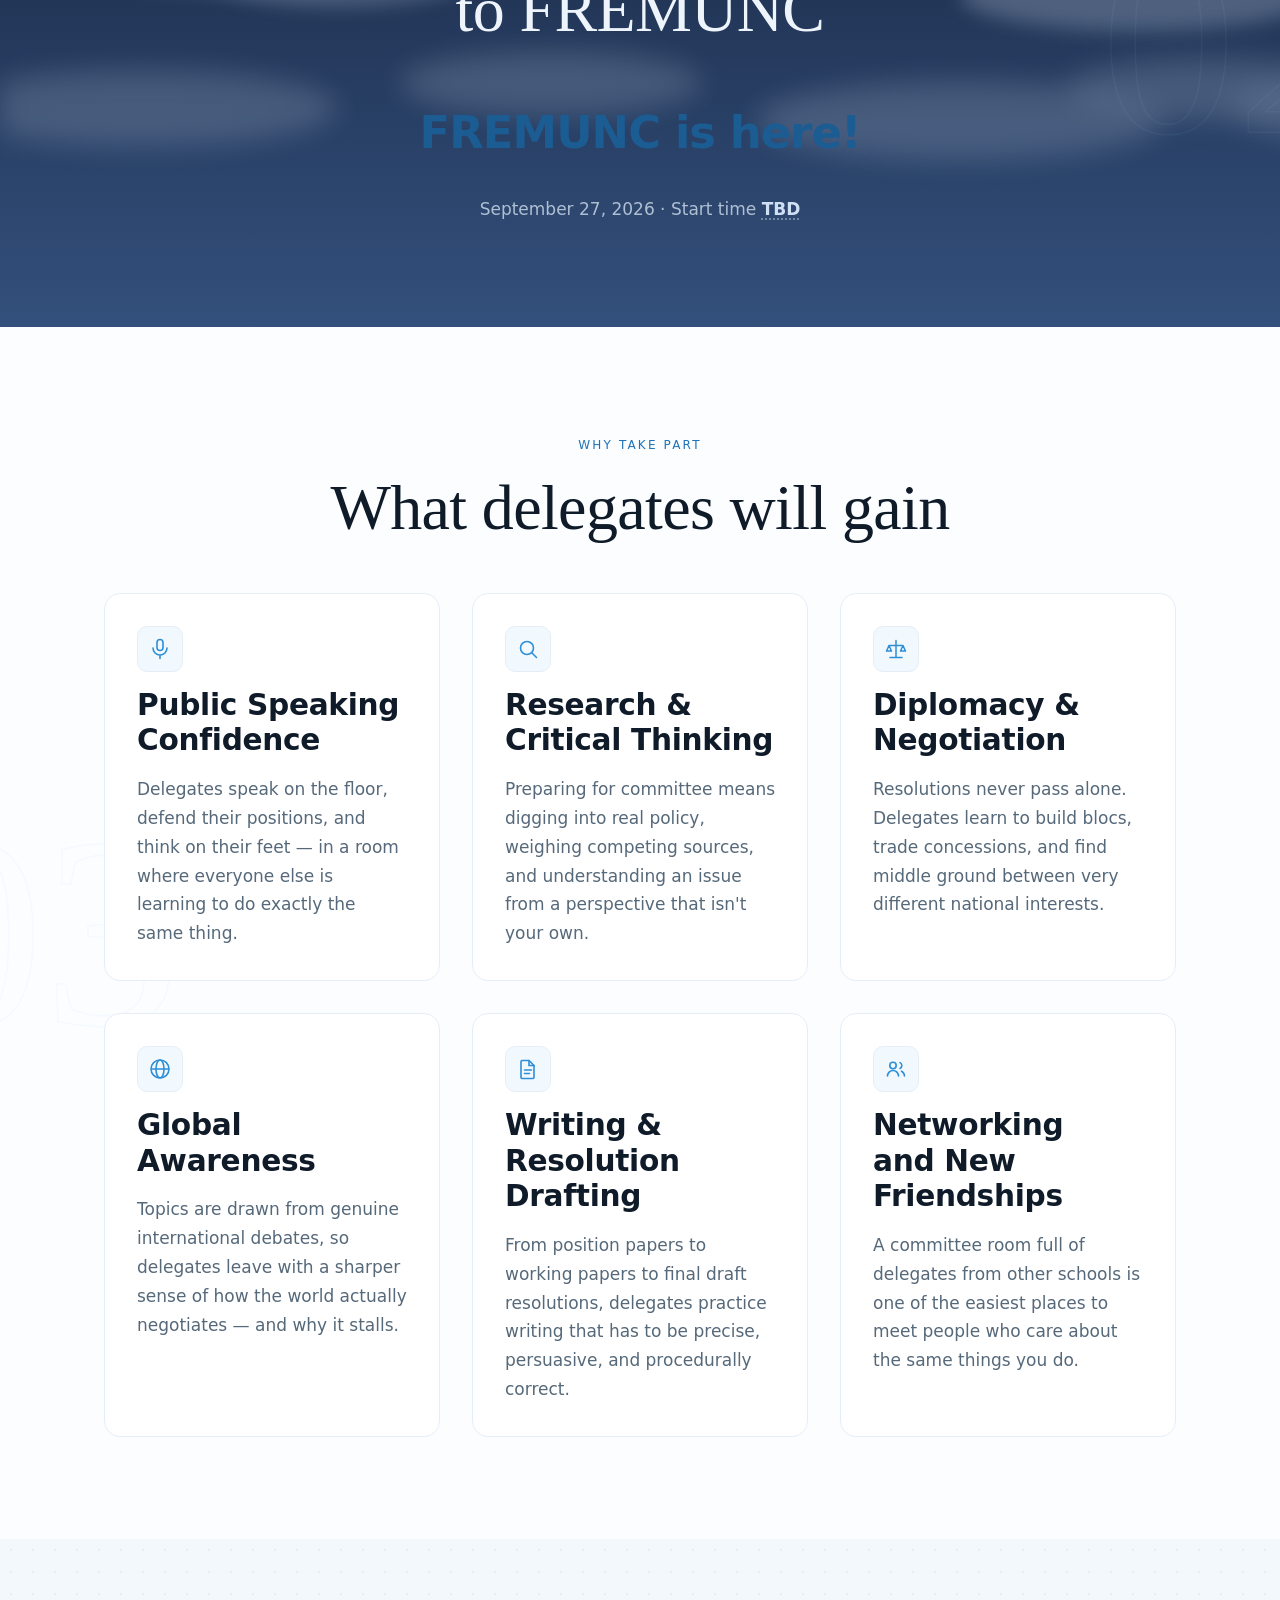
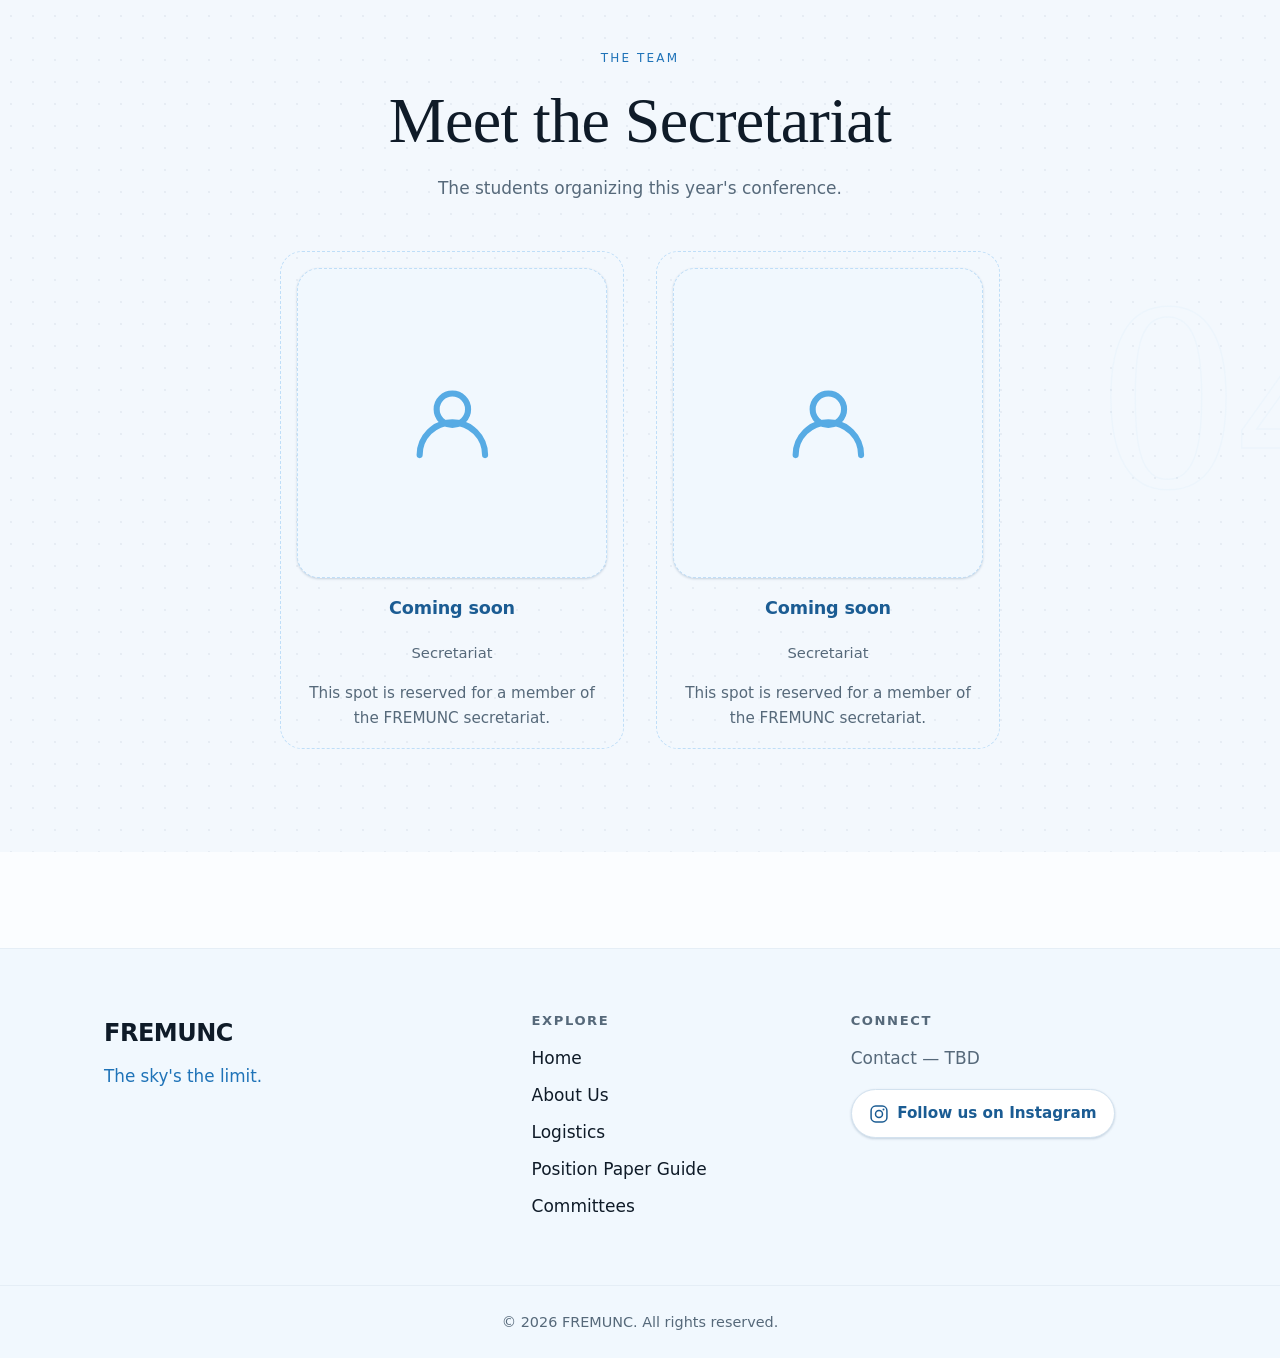
==== commit 5751d7a0: "Add files via upload" ====
--- a/about.html
+++ b/about.html
@@ -3,30 +3,30 @@
 <head>
   <meta charset="UTF-8">
   <meta name="viewport" content="width=device-width, initial-scale=1.0">
-  <title>FREMUNC II — About Us</title>
-  <meta name="description" content="About FREMUNC II — the second annual Model United Nations conference. The sky's the limit.">
+  <title>FREMUNC — About Us</title>
+  <meta name="description" content="About FREMUNC — the fourth annual Model United Nations conference. The sky's the limit.">
 
   <!-- Fonts: Abril Fatface (display) + Inter (body) -->
   <link rel="preconnect" href="https://fonts.googleapis.com">
   <link rel="preconnect" href="https://fonts.gstatic.com" crossorigin>
   <link href="https://fonts.googleapis.com/css2?family=Abril+Fatface&family=Inter:wght@400;500;600&display=swap" rel="stylesheet">
 
-  <link rel="stylesheet" href="css/styles.css">
+  <link rel="stylesheet" href="css/styles.css?v=11">
 
   <!-- Progressive-enhancement flag: set before paint so scroll-reveal
        elements start hidden without a flash. -->
   <script>document.documentElement.classList.add('has-js');</script>
-  <script src="js/main.js" defer></script>
+  <script src="js/main.js?v=11" defer></script>
 </head>
 <body>
 
   <!-- ============================ HEADER ============================ -->
   <header class="site-header" id="siteHeader">
     <div class="container header-inner">
-      <a class="brand" href="index.html" aria-label="FREMUNC II — home">
+      <a class="brand" href="index.html" aria-label="FREMUNC — home">
         <!-- Swap this text lockup for your logo when ready:
-             <img src="assets/logo.png" alt="FREMUNC II" class="brand-logo"> -->
-        <span class="brand-lockup">FREMUNC&nbsp;<span class="brand-mark">II</span></span>
+             <img src="assets/logo.png" alt="FREMUNC" class="brand-logo"> -->
+        <span class="brand-lockup">FREMUNC</span>
       </a>
 
       <nav class="nav-desktop" aria-label="Primary">
@@ -63,39 +63,26 @@
     <!-- ===================== ANIMATED BANNER (radar) ================= -->
     <header class="page-banner page-banner--about">
       <div class="page-banner-anim" aria-hidden="true">
-        <svg class="banner-radar" viewBox="0 0 1200 400" preserveAspectRatio="xMidYMid slice" focusable="false">
-          <defs>
-            <linearGradient id="radarWedge" x1="1" y1="1" x2="0" y2="0">
-              <stop class="rw-0" offset="0"/>
-              <stop class="rw-1" offset="1"/>
-            </linearGradient>
-          </defs>
-          <g transform="translate(1020 380)">
-            <g class="radar-rings">
-              <circle class="radar-ring" r="80"/>
-              <circle class="radar-ring" r="80"/>
-              <circle class="radar-ring" r="80"/>
-            </g>
-            <g class="radar-sweep">
-              <path class="radar-wedge" d="M0 0 L-560 0 A560 560 0 0 0 -526 -191 Z"/>
-              <line class="radar-line" x1="0" y1="0" x2="-560" y2="0"/>
-            </g>
-            <g class="radar-dots">
-              <circle class="radar-dot" r="3.5" cx="-380" cy="-40"  style="animation-delay:-1s"/>
-              <circle class="radar-dot" r="3"   cx="-520" cy="-110" style="animation-delay:-4s"/>
-              <circle class="radar-dot" r="3.5" cx="-260" cy="-30"  style="animation-delay:-7s"/>
-              <circle class="radar-dot" r="3"   cx="-640" cy="-180" style="animation-delay:-10s"/>
-              <circle class="radar-dot" r="3.5" cx="-440" cy="-240" style="animation-delay:-13s"/>
-              <circle class="radar-dot" r="3"   cx="-180" cy="-90"  style="animation-delay:-16s"/>
-              <circle class="radar-dot" r="3"   cx="-700" cy="-70"  style="animation-delay:-19s"/>
-              <circle class="radar-dot" r="3.5" cx="-560" cy="-30"  style="animation-delay:-22s"/>
-            </g>
-          </g>
-        </svg>
+        <!-- FLIPPING PAGES: an open book seen from above. Leaves lift from the
+             right, rotate across the spine in 3D and settle on the left stack —
+             one every 1.8s on a continuous 9s loop. Each leaf catches a light
+             sheen that peaks as it passes perpendicular to the viewer. -->
+        <div class="book">
+          <div class="book-inner">
+            <span class="book-side book-side--left"></span>
+            <span class="book-side book-side--right"></span>
+            <span class="book-leaf" style="--d:0.0s"></span>
+            <span class="book-leaf" style="--d:1.8s"></span>
+            <span class="book-leaf" style="--d:3.6s"></span>
+            <span class="book-leaf" style="--d:5.4s"></span>
+            <span class="book-leaf" style="--d:7.2s"></span>
+            <span class="book-spine"></span>
+          </div>
+        </div>
       </div>
       <div class="container page-banner-inner">
         <p class="page-banner-crumb">Home / About Us</p>
-        <h1 class="page-banner-title">About FREMUNC II</h1>
+        <h1 class="page-banner-title">About FREMUNC</h1>
         <p class="page-banner-subhead">A one-day Model United Nations conference built for delegates at every level of experience.</p>
       </div>
     </header>
@@ -108,11 +95,14 @@
           <h2 id="about-heading">What FREMUNC is</h2>
         </div>
 
+        <!-- Text + tall portrait photo side by side (stacks on mobile).
+             The frame hides itself if the image is missing. -->
+        <div class="about-split">
         <div class="lead">
           <p>
             FREMUNC is the annual Model United Nations conference hosted by
             <strong>Irvington High School</strong> in Fremont, California, now in its
-            second year. Over a single day, student delegates from across the region step
+            fourth year. Over a single day, student delegates from across the region step
             into the roles of diplomats — researching global issues, representing nations
             other than their own, and debating their way toward workable solutions.
           </p>
@@ -126,9 +116,17 @@
             The conference is built to be welcoming to first-time delegates while still
             challenging experienced ones. Our staff are on hand throughout the day to help
             newer delegates find their footing, and committees range from approachable
-            general assemblies to faster-moving simulations. FREMUNC II is open to middle
+            general assemblies to faster-moving simulations. FREMUNC is open to middle
             and high school delegates in grades <span class="tbd">TBD</span>.
           </p>
+        </div>
+
+          <figure class="about-figure">
+            <img class="about-portrait" data-about-portrait
+                 src="assets/photos/hero-06.jpg" width="1603" height="2400"
+                 loading="lazy" decoding="async"
+                 alt="A delegate speaking during a committee session at FREMUNC 2025">
+          </figure>
         </div>
       </div>
     </section>
@@ -177,7 +175,7 @@
       <div class="container">
         <div class="section-head center">
           <p class="eyebrow">Save the date</p>
-          <h2 id="countdown-heading">Counting down to FREMUNC II</h2>
+          <h2 id="countdown-heading">Counting down to FREMUNC</h2>
         </div>
 
         <!-- The target date lives in js/main.js as CONFERENCE_DATE — update it there. -->
@@ -202,7 +200,7 @@
           </div>
 
           <!-- Shown by main.js in place of the digits once the date has passed. -->
-          <p class="countdown-done" hidden>FREMUNC II is here!</p>
+          <p class="countdown-done" hidden>FREMUNC is here!</p>
 
           <!-- Date confirmed; TBD: add the start time once set. -->
           <p class="countdown-note">September 27, 2026 · Start time <span class="tbd">TBD</span></p>
@@ -344,7 +342,7 @@
               <p class="member-name">Coming soon</p>
               <p class="member-role">Secretariat</p>
             </div>
-            <p class="member-bio">This spot is reserved for a member of the FREMUNC II secretariat.</p>
+            <p class="member-bio">This spot is reserved for a member of the FREMUNC secretariat.</p>
           </article>
 
           <article class="card member-card is-empty">
@@ -359,7 +357,7 @@
               <p class="member-name">Coming soon</p>
               <p class="member-role">Secretariat</p>
             </div>
-            <p class="member-bio">This spot is reserved for a member of the FREMUNC II secretariat.</p>
+            <p class="member-bio">This spot is reserved for a member of the FREMUNC secretariat.</p>
           </article>
         </div>
       </div>
@@ -371,7 +369,7 @@
   <footer class="site-footer">
     <div class="container footer-grid">
       <div class="footer-col">
-        <p class="footer-brand-name">FREMUNC&nbsp;<span class="brand-mark">II</span></p>
+        <p class="footer-brand-name">FREMUNC</p>
         <p class="footer-tagline">The sky's the limit.</p>
       </div>
 
@@ -391,7 +389,7 @@
         <p class="footer-contact">Contact — TBD</p>
         <!-- Paste the real Instagram URL/handle into href below
              (e.g. https://instagram.com/fremunc). -->
-        <a class="btn-instagram" href="https://www.instagram.com/irvingtonmun/" target="_blank" rel="noopener noreferrer" aria-label="Follow FREMUNC II on Instagram">
+        <a class="btn-instagram" href="https://www.instagram.com/irvingtonmun/" target="_blank" rel="noopener noreferrer" aria-label="Follow FREMUNC on Instagram">
           <svg viewBox="0 0 24 24" fill="none" aria-hidden="true">
             <rect x="2.5" y="2.5" width="19" height="19" rx="5.5"
                   stroke="currentColor" stroke-width="1.8"/>
@@ -405,7 +403,7 @@
 
     <div class="footer-bottom">
       <div class="container">
-        <p>&copy; 2026 FREMUNC II. All rights reserved.</p>
+        <p>&copy; 2026 FREMUNC. All rights reserved.</p>
       </div>
     </div>
   </footer>
--- a/css/styles.css
+++ b/css/styles.css
@@ -0,0 +1,2561 @@
+/* ==========================================================================
+   FREMUNC II — shared stylesheet
+   All colors, spacing, radii, and shadows are defined as custom properties in
+   :root. The rest of the stylesheet references them via var() — no hardcoded
+   hex values live outside this block.
+   ========================================================================== */
+
+/* Fonts (Abril Fatface display + Inter body) are loaded via a single Google
+   Fonts <link> with preconnect in each page's <head>. */
+
+:root {
+  /* --- Light-blue scale (primary accent ≈ --blue-500, a soft sky blue) --- */
+  --blue-50:  #f1f8fe;
+  --blue-100: #e2f0fc;
+  --blue-200: #bfdef8;
+  --blue-300: #8fc8f0;
+  --blue-400: #57abe4;
+  --blue-500: #2f8fd6;   /* primary */
+  --blue-600: #1f73b8;
+  --blue-700: #1b5c93;
+  --blue-800: #1a4c78;
+  --blue-900: #163d61;
+
+  /* --- Neutrals & surfaces --- */
+  --ink:    #0f1b28;      /* near-black text (cool tint) */
+  --muted:  #56697a;      /* gray body / secondary text */
+  --bg:     #fbfdff;      /* page background: white w/ faint blue tint */
+  --surface: #ffffff;     /* cards, header */
+  --surface-alt: var(--blue-50);
+
+  /* --- Altitude scale: the page climbs from dusk (top) to haze (bottom) --- */
+  --sky-dusk: #16233d;    /* deep indigo-blue */
+  --sky-mid:  #33507c;    /* mid sky */
+  --sky-pale: #d6e6f6;    /* pale sky */
+  --sky-haze: #f3f8fd;    /* near-white blue tint */
+  --sky-glint: #cfe0f5;   /* light accent used on dusk backgrounds */
+  --sky-dusk-2: #223a5e;  /* mid-dusk gradient stop */
+  --on-dusk:         #eef4fb;                 /* primary text on dusk */
+  --on-dusk-muted:   rgba(226, 238, 251, 0.72);
+  --on-dusk-faint:   rgba(226, 238, 251, 0.52);
+  --on-dusk-border:  rgba(233, 242, 251, 0.18);
+  --on-dusk-border-strong: rgba(233, 242, 251, 0.40);
+  --on-dusk-surface: rgba(233, 242, 251, 0.08);
+
+  /* --- Texture --- */
+  --dot-color:     rgba(22, 61, 97, 0.06);
+  --contour-color: rgba(22, 61, 97, 0.045);
+  --glow-blue:     rgba(87, 171, 228, 0.28);
+  --glow-dusk:     rgba(120, 172, 226, 0.22);
+  --glow-dusk-hi:  rgba(120, 175, 230, 0.20);
+  --glow-dusk-lo:  rgba(150, 196, 240, 0.20);
+  --cloud:         rgba(228, 239, 252, 0.55);  /* soft cloud fill */
+  --shimmer:       rgba(255, 255, 255, 0.5);    /* empty-state shimmer sweep */
+  --map-tint:      rgba(47, 143, 214, 0.08);     /* faint tint over the map on hover */
+  --banner-scrim:  rgba(22, 35, 61, 0.68);       /* darkens the text side of inner banners */
+  /* Hero photo legibility stack — tuned so white copy clears AA even over a
+     worst-case pure-white photo frame (see the contrast note in styles). */
+  --hero-scrim-1:  rgba(9, 17, 32, 0.90);
+  --hero-scrim-2:  rgba(11, 21, 38, 0.66);
+  --hero-scrim-3:  rgba(13, 24, 43, 0.30);
+  --hero-veil-1:   rgba(8, 16, 30, 0.80);
+  --hero-veil-2:   rgba(9, 18, 33, 0.46);
+  --rail-line:     rgba(120, 172, 226, 0.30);     /* fixed side rails / ticks / corner marks */
+  --rail-text:     rgba(140, 184, 230, 0.62);     /* rail labels + scroll-percentage readout */
+
+  /* --- Section vertical rhythm (varied, not uniform) --- */
+  --section-pad:    clamp(4.5rem, 8vw, 8rem);
+  --section-pad-sm: clamp(3rem, 5vw, 5rem);
+  --section-pad-lg: clamp(6rem, 11vw, 10rem);
+
+  /* Borders */
+  --border:        #e5eef6;
+  --border-strong: #d3e2ef;
+
+  /* Translucent / overlay layers (kept here so the rest of the CSS stays
+     hex-free even where alpha is required) */
+  --header-bg:  rgba(255, 255, 255, 0.72);
+  --overlay-bg: rgba(247, 251, 255, 0.96);
+  --ring:       rgba(47, 143, 214, 0.35);
+  --shadow-color: rgba(22, 61, 97, 0.10);
+  --shadow-color-strong: rgba(22, 61, 97, 0.16);
+
+  /* Hero gradient-mesh blobs. --mesh-fade is the same hue at zero alpha so
+     gradients fade out cleanly instead of drifting toward gray. */
+  --mesh-1: rgba(143, 200, 240, 0.50);
+  --mesh-2: rgba(191, 222, 248, 0.62);
+  --mesh-3: rgba(226, 240, 252, 0.85);
+  --mesh-fade: rgba(226, 240, 252, 0);
+
+  /* --- Radii --- */
+  --radius-sm:   10px;
+  --radius:      16px;
+  --radius-lg:   22px;
+  --radius-pill: 999px;
+
+  /* --- Shadows --- */
+  --shadow-sm: 0 1px 2px var(--shadow-color), 0 1px 3px var(--shadow-color);
+  --shadow-md: 0 12px 32px -8px var(--shadow-color-strong),
+               0 4px 10px -4px var(--shadow-color);
+
+  /* --- Layout --- */
+  --max-width: 1120px;
+
+  /* --- Spacing scale --- */
+  --space-3xs: 0.25rem;
+  --space-2xs: 0.5rem;
+  --space-xs:  0.75rem;
+  --space-sm:  1rem;
+  --space-md:  1.5rem;
+  --space-lg:  2rem;
+  --space-xl:  3rem;
+  --space-2xl: 4rem;
+  --space-3xl: 6rem;
+
+  /* --- Type families --- */
+  --font-display: 'Abril Fatface', Georgia, serif;
+  --font-body: 'Inter', system-ui, sans-serif;
+  --font-mono: ui-monospace, "SFMono-Regular", "SF Mono", Menlo, Consolas, monospace;
+
+  /* --- Motion --- */
+  --ease: cubic-bezier(0.22, 1, 0.36, 1);
+  --header-h: 68px;
+}
+
+/* ==========================================================================
+   Reset & base
+   ========================================================================== */
+
+*,
+*::before,
+*::after { box-sizing: border-box; }
+
+* { margin: 0; }
+
+html {
+  scroll-behavior: smooth;
+  scroll-padding-top: calc(var(--header-h) + var(--space-md));
+  -webkit-text-size-adjust: 100%;
+}
+
+body {
+  font-family: var(--font-body);
+  color: var(--ink);
+  background-color: var(--bg);
+  line-height: 1.7;
+  font-size: 1.0625rem;
+  -webkit-font-smoothing: antialiased;
+  text-rendering: optimizeLegibility;
+  min-height: 100vh;
+  display: flex;
+  flex-direction: column;
+}
+
+main { flex: 1 0 auto; }
+
+img,
+svg { display: block; max-width: 100%; }
+
+[hidden] { display: none !important; }
+
+a { color: var(--blue-600); text-decoration: none; }
+a:hover { color: var(--blue-700); }
+
+:focus-visible {
+  outline: 3px solid var(--ring);
+  outline-offset: 2px;
+  border-radius: var(--radius-sm);
+}
+
+/* ==========================================================================
+   Typography
+   ========================================================================== */
+
+h1, h2, h3, h4 {
+  color: var(--ink);
+  text-wrap: balance;
+}
+
+/* Display face: Abril Fatface — one weight, no italic. Keep it explicit so the
+   browser never synthesizes a faux bold/italic, and use gentle tracking. */
+h1, h2 {
+  font-family: var(--font-display);
+  font-weight: 400;
+  font-style: normal;
+  letter-spacing: -0.01em;
+}
+h1 {
+  font-size: clamp(2.75rem, 6vw, 4.5rem);
+  line-height: 1.05;
+}
+h2 {
+  font-size: clamp(2.25rem, 5vw, 4rem);
+  line-height: 1.15;
+}
+
+/* Sub-headings stay Inter (they sit under the ~24px display threshold). */
+h3, h4 {
+  font-family: var(--font-body);
+  font-weight: 600;
+  letter-spacing: -0.01em;
+  line-height: 1.2;
+}
+h3 { font-size: clamp(1.35rem, 1.05rem + 1vw, 1.9rem); }
+h4 { font-size: 1.2rem; }
+
+p { color: var(--muted); }
+p + p { margin-top: var(--space-sm); }
+
+strong { color: var(--ink); font-weight: 600; }
+
+::selection {
+  background: var(--blue-200);
+  color: var(--blue-900);
+}
+
+/* ==========================================================================
+   Layout utilities
+   ========================================================================== */
+
+.container {
+  width: 100%;
+  max-width: var(--max-width);
+  margin-inline: auto;
+  padding-inline: var(--space-md);
+}
+
+.section {
+  padding-block: clamp(var(--space-2xl), 3vw + 2rem, var(--space-3xl));
+}
+
+.section-alt { background: var(--surface-alt); }
+
+.eyebrow {
+  display: inline-block;
+  font-family: var(--font-body);
+  font-style: normal;
+  font-weight: 500;
+  font-size: 0.75rem;
+  letter-spacing: 0.18em;
+  text-transform: uppercase;
+  color: var(--blue-600);
+  margin-bottom: var(--space-sm);
+}
+
+.grid-2,
+.grid-3 {
+  display: grid;
+  gap: var(--space-lg);
+}
+.grid-2 { grid-template-columns: repeat(2, 1fr); }
+.grid-3 { grid-template-columns: repeat(3, 1fr); }
+
+/* Auto-fitting grid for card sets whose count may change (committees). */
+.grid-auto {
+  display: grid;
+  gap: var(--space-lg);
+  grid-template-columns: repeat(auto-fit, minmax(280px, 1fr));
+}
+
+/* .grid-3 steps 3 -> 2 -> 1 so tablets don't jump straight to a single column. */
+@media (max-width: 900px) {
+  .grid-3 { grid-template-columns: repeat(2, 1fr); }
+}
+@media (max-width: 820px) {
+  .grid-2 { grid-template-columns: 1fr; }
+}
+@media (max-width: 620px) {
+  .grid-3 { grid-template-columns: 1fr; }
+}
+
+/* ==========================================================================
+   Buttons
+   ========================================================================== */
+
+.btn-primary,
+.btn-secondary {
+  display: inline-flex;
+  align-items: center;
+  justify-content: center;
+  gap: var(--space-2xs);
+  font-family: var(--font-body);
+  font-weight: 600;
+  font-size: 1rem;
+  line-height: 1;
+  padding: 0.85em 1.5em;
+  border-radius: var(--radius-pill);
+  border: 1.5px solid transparent;
+  cursor: pointer;
+  position: relative;
+  /* magnetic offset (--bx/--by from main.js) + hover lift (--lift) */
+  transform: translate(var(--bx, 0px), var(--by, 0px)) translateY(var(--lift, 0px));
+  transition: transform 0.4s var(--ease), box-shadow 0.3s var(--ease),
+              background-color 0.2s var(--ease), color 0.2s var(--ease),
+              border-color 0.2s var(--ease);
+}
+
+.btn-primary {
+  background: var(--blue-500);
+  color: var(--surface);
+  box-shadow: var(--shadow-sm);
+}
+.btn-primary:hover {
+  background: var(--blue-600);
+  color: var(--surface);
+  box-shadow: var(--shadow-md);
+}
+
+.btn-secondary {
+  background: var(--surface);
+  color: var(--blue-700);
+  border-color: var(--border-strong);
+}
+.btn-secondary:hover {
+  border-color: var(--blue-400);
+  color: var(--blue-700);
+  box-shadow: var(--shadow-sm);
+}
+
+/* ==========================================================================
+   Card
+   ========================================================================== */
+
+.card {
+  background: var(--surface);
+  border: 1px solid var(--border);
+  border-radius: var(--radius);
+  padding: var(--space-lg);
+  box-shadow: var(--shadow-sm);
+  transition: transform 0.2s var(--ease), box-shadow 0.2s var(--ease),
+              border-color 0.2s var(--ease);
+}
+.card:hover {
+  transform: translateY(-4px);
+  box-shadow: var(--shadow-md);
+  border-color: var(--border-strong);
+}
+.card > * + * { margin-top: var(--space-sm); }
+
+/* ==========================================================================
+   Header / primary nav
+   ========================================================================== */
+
+.site-header {
+  position: sticky;
+  top: 0;
+  /* Sits ABOVE .mobile-menu (z-index 60) so the toggle stays visible and
+     tappable — as an X — while the overlay is open. */
+  z-index: 70;
+  background: var(--header-bg);
+  -webkit-backdrop-filter: saturate(180%) blur(14px);
+  backdrop-filter: saturate(180%) blur(14px);
+  border-bottom: 1px solid transparent;
+  transition: border-color 0.25s var(--ease), box-shadow 0.25s var(--ease);
+}
+/* Border + subtle shadow only appear once the page is scrolled. */
+.site-header.scrolled {
+  border-bottom-color: var(--border);
+  box-shadow: 0 1px 0 var(--border), var(--shadow-sm);
+}
+
+.header-inner {
+  display: flex;
+  align-items: center;
+  justify-content: space-between;
+  gap: var(--space-md);
+  min-height: var(--header-h);
+}
+
+/* Brand / logo lockup */
+.brand {
+  display: inline-flex;
+  align-items: center;
+  gap: var(--space-2xs);
+  color: var(--ink);
+  font-family: var(--font-body);
+  font-weight: 600;
+  font-size: 1.35rem;
+  letter-spacing: -0.02em;
+}
+.brand:hover { color: var(--ink); }
+/* .brand-logo { height: 34px; width: auto; }  <-- for the swapped-in <img> */
+.brand-mark {
+  color: var(--blue-500);
+}
+
+/* Desktop nav */
+.nav-desktop {
+  display: flex;
+  align-items: center;
+  gap: var(--space-xs);
+}
+.nav-desktop a {
+  position: relative;
+  color: var(--muted);
+  font-family: var(--font-body);
+  font-weight: 500;
+  font-size: 0.98rem;
+  padding: 0.4rem 0.65rem;
+  border-radius: var(--radius-sm);
+  transition: color 0.18s var(--ease), background-color 0.18s var(--ease);
+}
+.nav-desktop a:hover { color: var(--ink); background: var(--blue-50); }
+
+/* Active page link colour (the underline is the shared sliding .nav-indicator,
+   created and positioned in main.js). */
+.nav-desktop a.active { color: var(--blue-700); }
+
+/* Hamburger toggle (hidden on desktop) */
+.nav-toggle {
+  display: none;
+  flex-direction: column;
+  justify-content: center;
+  gap: 5px;
+  width: 44px;
+  height: 44px;
+  padding: 0;
+  border: 1px solid var(--border);
+  border-radius: var(--radius-sm);
+  background: var(--surface);
+  cursor: pointer;
+}
+.nav-toggle-bar {
+  display: block;
+  width: 20px;
+  height: 2px;
+  margin-inline: auto;
+  border-radius: var(--radius-pill);
+  background: var(--ink);
+  transition: transform 0.28s var(--ease), opacity 0.2s var(--ease);
+}
+
+/* ==========================================================================
+   Mobile full-screen overlay menu
+   ========================================================================== */
+
+.mobile-menu {
+  position: fixed;
+  inset: 0;
+  z-index: 60;
+  display: flex;
+  align-items: center;
+  justify-content: center;
+  background: var(--overlay-bg);
+  -webkit-backdrop-filter: blur(16px);
+  backdrop-filter: blur(16px);
+  opacity: 0;
+  visibility: hidden;
+  transform: translateY(-8px);
+  transition: opacity 0.28s var(--ease), transform 0.28s var(--ease),
+              visibility 0s linear 0.28s;
+}
+.mobile-menu.open {
+  opacity: 1;
+  visibility: visible;
+  transform: translateY(0);
+  transition: opacity 0.28s var(--ease), transform 0.28s var(--ease),
+              visibility 0s;
+}
+
+.mobile-nav {
+  display: flex;
+  flex-direction: column;
+  align-items: center;
+  gap: var(--space-md);
+  text-align: center;
+}
+.mobile-nav a {
+  font-family: var(--font-body);
+  font-weight: 600;
+  font-size: clamp(1.5rem, 1.2rem + 2vw, 2.25rem);
+  letter-spacing: -0.02em;
+  color: var(--ink);
+}
+.mobile-nav a:hover,
+.mobile-nav a.active { color: var(--blue-600); }
+
+/* Body scroll lock while the overlay is open */
+body.menu-open { overflow: hidden; }
+
+/* Animate hamburger into an X while open */
+body.menu-open .nav-toggle-bar:nth-child(1) { transform: translateY(7px) rotate(45deg); }
+body.menu-open .nav-toggle-bar:nth-child(2) { opacity: 0; }
+body.menu-open .nav-toggle-bar:nth-child(3) { transform: translateY(-7px) rotate(-45deg); }
+
+/* Breakpoint: collapse to hamburger below 900px */
+@media (max-width: 900px) {
+  .nav-desktop { display: none; }
+  .nav-toggle { display: flex; }
+}
+@media (min-width: 901px) {
+  /* keep overlay closed / inert on desktop */
+  .mobile-menu { display: none; }
+}
+
+/* ==========================================================================
+   Footer
+   ========================================================================== */
+
+.site-footer {
+  flex-shrink: 0;
+  background: var(--surface-alt);
+  border-top: 1px solid var(--border);
+  margin-top: var(--space-3xl);
+}
+
+.footer-grid {
+  display: grid;
+  grid-template-columns: 1.4fr 1fr 1.2fr;
+  gap: var(--space-xl);
+  padding-block: var(--space-2xl);
+}
+
+.footer-brand-name {
+  font-family: var(--font-body);
+  font-weight: 600;
+  font-size: 1.5rem;
+  letter-spacing: -0.02em;
+  color: var(--ink);
+}
+.footer-brand-name .brand-mark { color: var(--blue-500); }
+.footer-tagline {
+  margin-top: var(--space-2xs);
+  color: var(--blue-600);
+  font-style: normal;
+  font-weight: 500;
+}
+
+.footer-col h4 {
+  font-family: var(--font-body);
+  font-size: 0.82rem;
+  font-weight: 600;
+  letter-spacing: 0.12em;
+  text-transform: uppercase;
+  color: var(--muted);
+  margin-bottom: var(--space-sm);
+}
+
+.footer-links {
+  list-style: none;
+  padding: 0;
+  display: flex;
+  flex-direction: column;
+  gap: var(--space-2xs);
+}
+.footer-links a {
+  color: var(--ink);
+  font-weight: 500;
+}
+.footer-links a:hover { color: var(--blue-600); }
+
+.footer-contact { color: var(--muted); }
+
+/* Instagram pill button */
+.btn-instagram {
+  display: inline-flex;
+  align-items: center;
+  gap: var(--space-2xs);
+  margin-top: var(--space-sm);
+  padding: 0.7em 1.15em;
+  border-radius: var(--radius-pill);
+  background: var(--surface);
+  border: 1.5px solid var(--border-strong);
+  color: var(--blue-700);
+  font-family: var(--font-body);
+  font-weight: 600;
+  font-size: 0.95rem;
+  box-shadow: var(--shadow-sm);
+  transition: transform 0.18s var(--ease), box-shadow 0.18s var(--ease),
+              border-color 0.18s var(--ease), color 0.18s var(--ease);
+}
+.btn-instagram:hover {
+  color: var(--blue-700);
+  border-color: var(--blue-400);
+  transform: translateY(-3px);
+  box-shadow: var(--shadow-md);
+}
+.btn-instagram svg {
+  width: 20px;
+  height: 20px;
+  flex-shrink: 0;
+}
+
+/* Footer bottom bar */
+.footer-bottom {
+  border-top: 1px solid var(--border);
+  padding-block: var(--space-md);
+}
+.footer-bottom p {
+  color: var(--muted);
+  font-size: 0.9rem;
+  text-align: center;
+}
+
+@media (max-width: 820px) {
+  .footer-grid {
+    grid-template-columns: 1fr;
+    gap: var(--space-xl);
+  }
+}
+
+/* ==========================================================================
+   Shared content helpers
+   ========================================================================== */
+
+/* Accessible heading that shouldn't be shown visually. */
+.visually-hidden {
+  position: absolute;
+  width: 1px;
+  height: 1px;
+  padding: 0;
+  overflow: hidden;
+  clip: rect(0 0 0 0);
+  clip-path: inset(50%);
+  white-space: nowrap;
+  border: 0;
+}
+
+.section-head { margin-bottom: var(--space-xl); }
+.section-head p:not(.eyebrow) { margin-top: var(--space-sm); }
+.section-head.center {
+  text-align: center;
+  max-width: 60ch;
+  margin-inline: auto;
+}
+
+.lead {
+  font-size: clamp(1.05rem, 0.98rem + 0.4vw, 1.2rem);
+  max-width: 62ch;
+}
+
+/* Vertical rhythm helper for loose stacks of blocks. */
+.stack > * + * { margin-top: var(--space-md); }
+
+/* Numbered sub-parts within a section (e.g. the Structure breakdown). */
+.guide-part + .guide-part { margin-top: var(--space-xl); }
+.guide-part h3 { margin-bottom: var(--space-sm); }
+
+/* Icons sitting inside buttons. */
+.btn-primary svg,
+.btn-secondary svg { width: 20px; height: 20px; }
+
+/* Placeholder markers — every unfinished value uses one of these so the
+   remaining TBDs are easy to spot. Delete the class once filled in. */
+.tbd {
+  color: var(--blue-600);
+  font-weight: 600;
+  text-decoration: underline dotted var(--blue-300);
+  text-underline-offset: 3px;
+}
+.tbd-block {
+  padding: var(--space-md);
+  border: 1px dashed var(--border-strong);
+  border-radius: var(--radius);
+  background: var(--surface);
+}
+
+/* ==========================================================================
+   HOME — hero (parallax sky + staggered entrance)
+   ========================================================================== */
+
+.hero {
+  position: relative;
+  isolation: isolate;
+  overflow: hidden;
+  min-height: calc(100vh - var(--header-h));
+  min-height: calc(100svh - var(--header-h));
+  display: flex;
+  align-items: flex-end;
+  /* The hero now sits on photographs, so the copy is light. */
+  color: var(--on-dusk);
+  /* Base layer + the fallback when there are no photos to show. */
+  background: linear-gradient(160deg,
+    var(--sky-dusk) 0%,
+    var(--sky-dusk-2) 42%,
+    var(--sky-mid) 100%);
+}
+
+/* ---- PHOTO SLIDESHOW background ----
+   Slides are stacked absolutely and crossfaded by opacity; object-fit:cover
+   keeps every aspect ratio filling the frame. Transform/opacity only. */
+.hero-photos { position: absolute; inset: 0; z-index: 0; overflow: hidden; pointer-events: none; }
+.hero-slide {
+  position: absolute;
+  inset: 0;
+  width: 100%;
+  height: 100%;
+  max-width: none;              /* opt out of the global svg/img reset */
+  object-fit: cover;
+  object-position: center;
+  opacity: 0;
+  transition: opacity var(--fade-dur, 1500ms) linear;
+  will-change: opacity, transform;
+}
+.hero-slide.is-active { opacity: 1; }
+.hero-slide.is-broken { display: none; }
+/* No photos loaded: hide the (empty) stage and let the hero gradient show. */
+.hero--nophotos .hero-photos,
+.hero--nophotos .hero-dots { display: none; }
+
+/* ---- Legibility stack ----
+   These two layers are what let white text sit on unpredictable photography.
+   They are deliberately heavy: the target is AA against a WORST-CASE pure
+   white frame, which makes the guarantee hold for any photo. */
+.hero-scrim {
+  position: absolute; inset: 0; z-index: 1; pointer-events: none;
+  background: linear-gradient(135deg,
+    var(--hero-scrim-1) 0%,
+    var(--hero-scrim-2) 42%,
+    var(--hero-scrim-3) 72%,
+    transparent 100%);
+}
+.hero-vignette {
+  position: absolute; inset: 0; z-index: 2; pointer-events: none;
+  /* centred on the lower-left copy block */
+  background: radial-gradient(105% 88% at 24% 82%,
+    var(--hero-veil-1) 0%,
+    var(--hero-veil-2) 46%,
+    transparent 78%);
+}
+/* The main scrim clears at the bottom-right so the photo can breathe there,
+   which leaves the rotated edge label stranded on bare image. This narrow
+   right-edge wash keeps it legible without covering the photograph. */
+.hero-scrim::after {
+  content: "";
+  position: absolute; inset: 0 0 0 auto; width: 120px;
+  background: linear-gradient(270deg, var(--hero-scrim-1) 0%, transparent 100%);
+}
+
+/* ---- Slideshow dots, bottom-right ---- */
+.hero-dots {
+  position: absolute;
+  right: clamp(var(--space-md), 4vw, var(--space-2xl));
+  bottom: clamp(var(--space-md), 4vh, var(--space-xl));
+  z-index: 4;
+  display: flex;
+  gap: var(--space-2xs);
+}
+.hero-dot {
+  width: 9px; height: 9px; padding: 0;
+  border-radius: 50%;
+  border: 1px solid var(--on-dusk-border-strong);
+  background: transparent;
+  opacity: 0.45;
+  cursor: pointer;
+  transition: opacity 0.3s var(--ease), background-color 0.3s var(--ease);
+}
+.hero-dot.is-active { background: var(--on-dusk); opacity: 0.9; }
+.hero-dots:hover .hero-dot { opacity: 0.8; }
+.hero-dot:hover { opacity: 1; }
+.hero-dot:focus-visible { outline: 2px solid var(--sky-glint); outline-offset: 3px; opacity: 1; }
+@media (max-width: 560px) { .hero-dots { display: none; } }
+
+/* ---- Content: lower-left, left-aligned ---- */
+.hero-content {
+  position: relative;
+  z-index: 3;
+  width: 100%;
+  padding-block: clamp(var(--space-xl), 8vh, var(--space-3xl));
+}
+/* The hero eyebrow sits on the dark scrim over photography, so it takes the
+   light accent rather than a blue that would sink into the image. */
+.hero-eyebrow { margin-bottom: var(--space-sm); color: var(--sky-glint); }
+
+.hero-title {
+  font-family: var(--font-display);
+  font-size: clamp(3rem, 9.5vw, 8rem);
+  font-weight: 400;
+  font-style: normal;
+  letter-spacing: -0.01em;
+  line-height: 1.05;
+  color: var(--on-dusk);
+  margin: 0 0 var(--space-lg);
+}
+.hero-title-inner { display: inline-block; }
+.hero-word { display: inline-block; white-space: nowrap; }
+.char {
+  display: inline-block;
+  overflow: hidden;
+  vertical-align: top;
+  line-height: 1.04;
+}
+.ci { display: inline-block; }
+
+.hero-details { max-width: 46ch; }
+.hero-subhead {
+  font-size: clamp(1.05rem, 1rem + 0.5vw, 1.35rem);
+  font-weight: 500;
+  color: var(--muted);
+}
+
+/* Date / location pill */
+.hero-meta {
+  display: inline-flex;
+  flex-wrap: wrap;
+  align-items: center;
+  gap: var(--space-2xs) var(--space-sm);
+  margin-top: var(--space-md);
+  padding: 0.55rem 1.15rem;
+  border-radius: var(--radius-pill);
+  background: var(--surface);
+  border: 1px solid var(--border);
+  box-shadow: var(--shadow-sm);
+  font-family: var(--font-body);
+  font-weight: 500;
+  font-size: 0.95rem;
+  color: var(--ink);
+}
+.hero-meta .sep { color: var(--blue-300); }
+@media (max-width: 560px) {
+  .hero-meta { flex-direction: column; align-items: flex-start; gap: var(--space-3xs); }
+  .hero-meta .sep { display: none; }
+}
+
+.hero-actions {
+  display: flex;
+  flex-wrap: wrap;
+  gap: var(--space-sm);
+  margin-top: var(--space-lg);
+}
+
+/* ---- Vertical monospace label, bottom-right ---- */
+.hero-est {
+  position: absolute;
+  right: clamp(0.5rem, 2vw, 1.75rem);
+  bottom: clamp(3.5rem, 12vh, 8rem);
+  z-index: 3;
+  writing-mode: vertical-rl;
+  transform: rotate(180deg);
+  font-family: var(--font-mono);
+  font-size: 0.68rem;
+  letter-spacing: 0.3em;
+  text-transform: uppercase;
+  color: var(--on-dusk);
+}
+
+/* ---- Thin scroll indicator, bottom-center ---- */
+.hero-scroll {
+  position: absolute;
+  left: 50%;
+  bottom: clamp(1rem, 3vh, 1.75rem);
+  transform: translateX(-50%);
+  z-index: 3;
+}
+.hero-scroll-line {
+  display: block;
+  width: 1px;
+  height: clamp(38px, 7vh, 60px);
+  background: var(--on-dusk-border-strong);
+  position: relative;
+  overflow: hidden;
+}
+.hero-scroll-line::after {
+  content: "";
+  position: absolute;
+  inset: 0 auto auto 0;
+  width: 100%;
+  height: 42%;
+  background: var(--sky-glint);
+  transform: translateY(-110%);
+}
+
+@media (max-width: 560px) {
+  .hero-est { display: none; }
+}
+
+/* ---- Motion: silk drift, staggered entrance (all guarded) ----
+   The silk bands translate by exactly one tile period (1440 user units) on a
+   linear infinite loop, so the motion is seamless. Durations differ per layer
+   (40/55/70/90/110s front to back) and two layers run the opposite way, so the
+   composition cross-drifts and never visually repeats. Transform only.
+   Under reduced motion every layer simply freezes at its start position and
+   the static composition still reads as a finished piece. */
+@media (prefers-reduced-motion: no-preference) {
+  /* Ken Burns: the active slide slowly pushes in and drifts, with the drift
+     direction alternating slide to slide. Transform only. */
+  .hero-slide.is-active { animation: kb-a var(--kb-dur, 7500ms) linear both; }
+  .hero-slide--alt.is-active { animation-name: kb-b; }
+
+  .hero-scroll-line::after { animation: scroll-run 1.9s var(--ease) infinite; }
+
+  /* Entrance (needs JS so no-JS shows content plainly) */
+  .has-js .hero-eyebrow { opacity: 0; animation: hero-fade-up 0.7s var(--ease) 0.1s forwards; }
+  .has-js .hero-title .ci {
+    transform: translateY(115%);
+    animation: char-rise 0.72s var(--ease) forwards;
+    animation-delay: calc(var(--i) * 60ms + 0.35s);
+  }
+  .has-js .hero-details,
+  .has-js .hero-est,
+  .has-js .hero-scroll { opacity: 0; }
+  .has-js .hero-details { animation: hero-fade-up 0.8s var(--ease) 1.25s forwards; }
+  .has-js .hero-est     { animation: hero-fade 1s var(--ease) 1.55s forwards; }
+  .has-js .hero-scroll  { animation: hero-fade 1s var(--ease) 1.75s forwards; }
+}
+
+@keyframes kb-a { from { transform: scale(1) translate3d(0,0,0); }        to { transform: scale(1.08) translate3d(-2%, -1.5%, 0); } }
+@keyframes kb-b { from { transform: scale(1) translate3d(0,0,0); }        to { transform: scale(1.08) translate3d(2%, 1.5%, 0); } }
+@keyframes scroll-run {
+  0%   { transform: translateY(-110%); }
+  100% { transform: translateY(240%); }
+}
+@keyframes char-rise { to { transform: translateY(0); } }
+@keyframes hero-fade-up { from { opacity: 0; transform: translateY(14px); } to { opacity: 1; transform: none; } }
+@keyframes hero-fade { to { opacity: 1; } }
+
+/* ==========================================================================
+   HOME — quick stats strip
+   ========================================================================== */
+
+.stats-grid {
+  display: grid;
+  grid-template-columns: repeat(4, 1fr);
+  gap: var(--space-md);
+}
+@media (max-width: 900px) { .stats-grid { grid-template-columns: repeat(2, 1fr); } }
+@media (max-width: 520px) { .stats-grid { grid-template-columns: 1fr; } }
+
+.stat-card {
+  text-align: center;
+  padding-block: var(--space-lg);
+}
+.stat-card .stat-value {
+  font-family: var(--font-display);
+  font-size: clamp(2.1rem, 1.7rem + 1.8vw, 3rem);
+  font-weight: 400;
+  font-style: normal;
+  line-height: 1;
+  letter-spacing: -0.01em;
+  color: var(--blue-500);
+}
+.stat-card .stat-label {
+  margin-top: var(--space-2xs);
+  font-size: 0.8rem;
+  font-weight: 600;
+  letter-spacing: 0.12em;
+  text-transform: uppercase;
+  color: var(--muted);
+}
+/* Keep the big TBD values in the accent blue rather than the link blue. */
+.stat-card .stat-value.tbd {
+  color: var(--blue-500);
+  text-decoration-color: var(--blue-200);
+}
+
+/* ==========================================================================
+   HOME — secretariat letters
+   ========================================================================== */
+
+.letter {
+  display: grid;
+  grid-template-columns: minmax(0, 320px) minmax(0, 1fr);
+  gap: clamp(var(--space-lg), 4vw, var(--space-2xl));
+  align-items: start;
+}
+@media (max-width: 820px) {
+  .letter { grid-template-columns: 1fr; gap: var(--space-lg); }
+  .letter-media { max-width: 280px; }
+}
+
+/* Square portrait placeholder. An <img class="portrait"> can replace the
+   placeholder <div> directly — both share these box styles. */
+.portrait {
+  aspect-ratio: 1 / 1;
+  width: 100%;
+  display: grid;
+  place-items: center;
+  overflow: hidden;
+  border-radius: var(--radius-lg);
+  border: 1px solid var(--border-strong);
+  background: linear-gradient(155deg, var(--blue-100), var(--blue-200));
+  box-shadow: var(--shadow-sm);
+}
+img.portrait { object-fit: cover; }
+.portrait svg {
+  width: 38%;
+  height: 38%;
+  color: var(--blue-400);
+}
+
+.portrait-caption { margin-top: var(--space-sm); }
+.portrait-name {
+  font-family: var(--font-body);
+  font-weight: 600;
+  font-size: 1.1rem;
+  color: var(--ink);
+  letter-spacing: -0.01em;
+}
+.portrait-role {
+  font-size: 0.9rem;
+  font-weight: 500;
+  color: var(--blue-600);
+}
+
+.letter-signature { margin-top: var(--space-lg); }
+.letter-signature .sig-name {
+  font-family: var(--font-body);
+  font-weight: 600;
+  color: var(--ink);
+}
+.letter-signature .sig-role {
+  font-size: 0.92rem;
+  color: var(--muted);
+}
+
+/* ==========================================================================
+   HOME — explore cards
+   ========================================================================== */
+
+.explore-card {
+  display: flex;
+  flex-direction: column;
+  justify-content: space-between;
+  gap: var(--space-xl);
+  min-height: 250px;
+  padding: clamp(var(--space-lg), 3vw, var(--space-xl));
+  border-radius: var(--radius-lg);
+  background: var(--blue-50);
+  border: 1px solid var(--border);
+  color: var(--ink);
+  transition: background-color 0.22s var(--ease), border-color 0.22s var(--ease),
+              transform 0.22s var(--ease), box-shadow 0.22s var(--ease);
+}
+.explore-card:hover {
+  background: var(--blue-100);
+  border-color: var(--blue-200);
+  color: var(--ink);
+  transform: translateY(-4px);
+  box-shadow: var(--shadow-md);
+}
+.explore-card h3 { margin-bottom: var(--space-2xs); }
+
+.explore-arrow {
+  display: inline-flex;
+  align-items: center;
+  gap: var(--space-2xs);
+  font-family: var(--font-body);
+  font-weight: 600;
+  font-size: 0.98rem;
+  color: var(--blue-600);
+}
+.explore-arrow svg {
+  width: 20px;
+  height: 20px;
+  transition: transform 0.22s var(--ease);
+}
+.explore-card:hover .explore-arrow svg { transform: translateX(6px); }
+
+@media (prefers-reduced-motion: reduce) {
+  .explore-card:hover { transform: none; }
+  .explore-card:hover .explore-arrow svg { transform: none; }
+}
+
+/* ==========================================================================
+   Page header banner — used at the top of every page except Home
+   ========================================================================== */
+
+.page-header {
+  background: linear-gradient(180deg, var(--blue-100), var(--surface-alt));
+  border-bottom: 1px solid var(--border);
+  padding-block: clamp(var(--space-2xl), 5vw, var(--space-3xl));
+}
+.page-header h1 { margin-block: var(--space-3xs) var(--space-sm); }
+.page-subhead {
+  font-size: clamp(1.02rem, 0.96rem + 0.4vw, 1.2rem);
+  max-width: 62ch;
+}
+.page-header .btn-primary { margin-top: var(--space-lg); }
+
+/* ==========================================================================
+   Countdown timer
+   ========================================================================== */
+
+.countdown-card {
+  text-align: center;
+  border-radius: var(--radius-lg);
+  border: 1px solid var(--border-strong);
+  box-shadow: var(--shadow-sm);
+  padding: clamp(var(--space-lg), 4vw, var(--space-2xl));
+  background: linear-gradient(150deg, var(--blue-100), var(--blue-200) 55%, var(--blue-100));
+}
+
+.countdown-grid {
+  display: grid;
+  grid-template-columns: repeat(4, 1fr);
+  gap: var(--space-sm);
+  max-width: 640px;
+  margin-inline: auto;
+}
+@media (max-width: 560px) {
+  .countdown-grid { grid-template-columns: repeat(2, 1fr); }
+}
+
+.countdown-unit {
+  background: var(--surface);
+  border-radius: var(--radius);
+  padding: var(--space-md) var(--space-2xs);
+  box-shadow: var(--shadow-sm);
+}
+.countdown-value {
+  font-family: var(--font-display);
+  font-size: clamp(2.1rem, 1.5rem + 2.6vw, 3.3rem);
+  font-weight: 400;
+  font-style: normal;
+  line-height: 1;
+  letter-spacing: -0.01em;
+  color: var(--blue-600);
+  font-variant-numeric: tabular-nums;
+}
+.countdown-label {
+  margin-top: var(--space-2xs);
+  font-size: 0.7rem;
+  font-weight: 600;
+  letter-spacing: 0.14em;
+  text-transform: uppercase;
+  color: var(--muted);
+}
+.countdown-note {
+  margin-top: var(--space-md);
+  color: var(--blue-700);
+  font-weight: 500;
+}
+.countdown-done {
+  font-family: var(--font-body);
+  font-size: clamp(1.8rem, 1.35rem + 2.2vw, 2.8rem);
+  font-weight: 600;
+  letter-spacing: -0.02em;
+  color: var(--blue-700);
+}
+
+/* Flip: when a value changes, main.js stacks the old number above the new one
+   inside this clipped box; .cd-go slides the stack up one cell — the old digit
+   exits upward, the new enters from below. */
+.countdown-value { height: 1em; overflow: hidden; }
+.cd-stack { display: block; }
+.cd-cell { display: block; height: 1em; line-height: 1; }
+@media (prefers-reduced-motion: no-preference) {
+  .cd-stack.cd-go { transform: translateY(-1em); transition: transform 0.45s var(--ease); }
+}
+
+/* ==========================================================================
+   Icon card (feature grids)
+   ========================================================================== */
+
+.card-icon {
+  width: 46px;
+  height: 46px;
+  display: grid;
+  place-items: center;
+  border-radius: var(--radius-sm);
+  background: var(--blue-50);
+  border: 1px solid var(--border);
+  color: var(--blue-500);
+}
+.card-icon svg { width: 24px; height: 24px; }
+
+/* ==========================================================================
+   Person / member card
+   ========================================================================== */
+
+.member-photo {
+  aspect-ratio: 1 / 1;
+  width: 100%;
+  display: grid;
+  place-items: center;
+  overflow: hidden;
+  border-radius: var(--radius);
+  border: 1px solid var(--border-strong);
+  background: linear-gradient(155deg, var(--blue-100), var(--blue-200));
+}
+img.member-photo { object-fit: cover; }
+.member-photo svg {
+  width: 34%;
+  height: 34%;
+  color: var(--blue-400);
+}
+.member-name {
+  font-family: var(--font-body);
+  font-weight: 600;
+  font-size: 1.1rem;
+  letter-spacing: -0.01em;
+  color: var(--ink);
+}
+.member-role {
+  font-size: 0.92rem;
+  font-weight: 500;
+  color: var(--blue-600);
+}
+.member-bio { font-size: 0.95rem; }
+
+/* ==========================================================================
+   Vertical timeline (schedule of the day)
+   ========================================================================== */
+
+.timeline {
+  position: relative;
+  list-style: none;
+  margin: 0;
+  padding: 0 0 0 2.25rem;
+}
+.timeline::before {
+  content: "";
+  position: absolute;
+  left: 6px;
+  top: 0.6rem;
+  bottom: 0.6rem;
+  width: 2px;
+  border-radius: var(--radius-pill);
+  background: var(--blue-200);
+}
+.timeline-item {
+  position: relative;
+  padding-bottom: var(--space-lg);
+}
+.timeline-item:last-child { padding-bottom: 0; }
+.timeline-item::before {
+  content: "";
+  position: absolute;
+  left: calc(-2.25rem + 1px);
+  top: 0.45rem;
+  width: 12px;
+  height: 12px;
+  border-radius: 50%;
+  background: var(--blue-500);
+  border: 2px solid var(--surface);
+  box-shadow: 0 0 0 2px var(--blue-200);
+}
+.timeline-title {
+  font-family: var(--font-body);
+  font-weight: 600;
+  font-size: 1.08rem;
+  color: var(--ink);
+}
+.timeline-time {
+  font-size: 0.95rem;
+  margin-top: var(--space-3xs);
+}
+
+/* ==========================================================================
+   Callout / notice box
+   ========================================================================== */
+
+.callout {
+  background: var(--blue-50);
+  border: 1px solid var(--border);
+  border-left: 4px solid var(--blue-500);
+  border-radius: var(--radius);
+  padding: var(--space-md) var(--space-lg);
+}
+.callout-title {
+  font-family: var(--font-body);
+  font-weight: 600;
+  font-size: 1.08rem;
+  color: var(--ink);
+  margin-bottom: var(--space-3xs);
+}
+.callout > * + * { margin-top: var(--space-2xs); }
+
+/* ==========================================================================
+   Definition list for detail sections (logistics)
+   ========================================================================== */
+
+.info-list { margin: 0; }
+.info-item {
+  display: grid;
+  grid-template-columns: minmax(0, 240px) minmax(0, 1fr);
+  gap: var(--space-md);
+  padding-block: var(--space-md);
+  border-top: 1px solid var(--border);
+}
+.info-item:last-child { border-bottom: 1px solid var(--border); }
+.info-term {
+  font-family: var(--font-body);
+  font-weight: 600;
+  font-size: 1.05rem;
+  color: var(--ink);
+}
+@media (max-width: 700px) {
+  .info-item {
+    grid-template-columns: 1fr;
+    gap: var(--space-3xs);
+  }
+}
+
+/* ==========================================================================
+   FAQ (native <details>/<summary> — no JS needed)
+   ========================================================================== */
+
+.faq-item {
+  background: var(--surface);
+  border: 1px solid var(--border);
+  border-radius: var(--radius);
+  box-shadow: var(--shadow-sm);
+}
+.faq-item + .faq-item { margin-top: var(--space-sm); }
+
+.faq-item summary {
+  display: flex;
+  align-items: center;
+  justify-content: space-between;
+  gap: var(--space-md);
+  cursor: pointer;
+  list-style: none;
+  padding: var(--space-md) var(--space-lg);
+  font-family: var(--font-body);
+  font-weight: 600;
+  font-size: 1.05rem;
+  color: var(--ink);
+}
+.faq-item summary::-webkit-details-marker { display: none; }
+
+/* Chevron drawn from two borders; rotates when the item opens. */
+.faq-item summary::after {
+  content: "";
+  width: 11px;
+  height: 11px;
+  flex-shrink: 0;
+  border-right: 2px solid var(--blue-500);
+  border-bottom: 2px solid var(--blue-500);
+  transform: rotate(45deg);
+  transition: transform 0.22s var(--ease);
+}
+.faq-item[open] summary::after { transform: rotate(-135deg); }
+
+.faq-answer {
+  padding: 0 var(--space-lg) var(--space-md);
+}
+
+/* ==========================================================================
+   Committee card
+   ========================================================================== */
+
+.committee-card {
+  position: relative;
+  display: flex;
+  flex-direction: column;
+}
+.committee-card h3 { padding-right: 5rem; }
+.committee-badge {
+  position: absolute;
+  top: var(--space-lg);
+  right: var(--space-lg);
+  display: inline-flex;
+  padding: 0.32em 0.7em;
+  border-radius: var(--radius-pill);
+  background: var(--blue-100);
+  color: var(--blue-700);
+  font-family: var(--font-body);
+  font-weight: 600;
+  font-size: 0.76rem;
+  letter-spacing: 0.08em;
+  text-transform: uppercase;
+}
+.committee-meta {
+  display: flex;
+  flex-direction: column;
+  gap: var(--space-3xs);
+  font-size: 0.95rem;
+}
+/* Inline field label, e.g. "Topic:" / "Contact:". */
+.label {
+  font-weight: 600;
+  color: var(--ink);
+}
+
+/* The badge is absolutely positioned, so cancel the generic card spacing
+   that would otherwise push the title below it. */
+.committee-card .committee-badge + h3 { margin-top: 0; }
+/* Pins the button to the bottom so cards of differing height still line up.
+   margin-top:auto overrides the generic `.card > * + *` spacing. */
+.committee-card .btn-secondary {
+  align-self: flex-start;
+  margin-top: auto;
+  padding: 0.7em 1.2em;
+  font-size: 0.95rem;
+}
+
+/* ==========================================================================
+   Scroll-reveal animation
+   Elements marked .reveal (and .section) start hidden and fade + slide in
+   when the IntersectionObserver in main.js adds .is-visible.
+   The initial hidden state is applied ONLY when JS is present (.has-js) and
+   the user has NOT requested reduced motion — so content is always visible
+   as a fallback.
+   ========================================================================== */
+
+/* Staggered reveals: headings wipe in via clip-path, body content rises with
+   translateY + opacity, and siblings within a group cascade 80ms apart
+   (--rv-i set in main.js). Group gets .is-in when it scrolls into view. */
+@media (prefers-reduced-motion: no-preference) {
+  .has-js .rv-up {
+    opacity: 0;
+    transform: translateY(20px);
+    transition: opacity 0.5s var(--ease), transform 0.5s var(--ease);
+    transition-delay: calc(var(--rv-i, 0) * 80ms);
+  }
+  .has-js .rv-wipe {
+    clip-path: inset(0 100% 0 0);
+    transition: clip-path 0.55s var(--ease);
+    transition-delay: calc(var(--rv-i, 0) * 80ms);
+  }
+  .has-js .is-in .rv-up { opacity: 1; transform: none; }
+  .has-js .is-in .rv-wipe { clip-path: inset(0 0 0 0); }
+}
+
+/* ==========================================================================
+   ══  ALTITUDE DESIGN SYSTEM  ══
+   Layered on top of the base components above. Dramatic serif accents, the
+   dusk→haze altitude palette, page texture (grain + dot grid + glows), varied
+   section rhythm, latitude tick dividers, and per-type card treatments.
+   ========================================================================== */
+
+/* --- Text accents -------------------------------------------------------- */
+.tagline,
+.pull-quote {
+  font-family: var(--font-body);
+  font-style: normal;
+  font-weight: 400;
+  color: var(--ink);
+}
+.pull-quote {
+  font-size: clamp(1.5rem, 1.2rem + 1.7vw, 2.5rem);
+  line-height: 1.32;
+  letter-spacing: -0.01em;
+}
+
+/* --- Global film grain (inline feTurbulence, ~4%, non-interactive) -------- */
+body::after {
+  content: "";
+  position: fixed;
+  inset: 0;
+  z-index: 2147483000;
+  pointer-events: none;
+  opacity: 0.045;
+  mix-blend-mode: multiply;
+  background-image: url("data:image/svg+xml,%3Csvg xmlns='http://www.w3.org/2000/svg' width='200' height='200'%3E%3Cfilter id='g'%3E%3CfeTurbulence type='fractalNoise' baseFrequency='0.82' numOctaves='2' stitchTiles='stitch'/%3E%3CfeColorMatrix type='saturate' values='0'/%3E%3C/filter%3E%3Crect width='100%25' height='100%25' filter='url(%23g)'/%3E%3C/svg%3E");
+  background-size: 200px 200px;
+}
+
+/* --- Texture utilities --------------------------------------------------- */
+.bg-dots {
+  background-image: radial-gradient(var(--dot-color) 1.1px, transparent 1.2px);
+  background-size: 22px 22px;
+}
+.bg-contour {
+  background-image:
+    repeating-radial-gradient(circle at 12% 40%,
+      transparent 0 46px, var(--contour-color) 46px 47px);
+}
+
+/* Soft radial glow behind a section (add .glow to a positioned section) */
+.glow { position: relative; isolation: isolate; }
+.glow::before {
+  content: "";
+  position: absolute;
+  z-index: -1;
+  pointer-events: none;
+  width: min(720px, 72vw);
+  aspect-ratio: 1;
+  border-radius: 50%;
+  top: -12%;
+  left: 50%;
+  transform: translateX(-50%);
+  background: radial-gradient(circle, var(--glow-blue), transparent 68%);
+}
+.glow--tl::before { left: 4%;  transform: none; }
+.glow--tr::before { left: auto; right: 4%; transform: none; }
+
+/* --- Section rhythm ------------------------------------------------------ */
+.section { padding-block: var(--section-pad); position: relative; }
+.section--tight { padding-block: var(--section-pad-sm); }
+.section--tall  { padding-block: var(--section-pad-lg); }
+
+/* Pale-sky sections; .section-alt also carries a faint dot grid. */
+.section-pale { background-color: var(--sky-haze); }
+.section-alt {
+  background-color: var(--sky-haze);
+  background-image: radial-gradient(var(--dot-color) 1.1px, transparent 1.2px);
+  background-size: 22px 22px;
+}
+
+/* Dusk band with light text (for hero-like CTAs on interior pages). */
+.section-dusk {
+  background: linear-gradient(180deg, var(--sky-dusk), var(--sky-mid));
+  color: var(--on-dusk);
+}
+.section-dusk h1, .section-dusk h2,
+.section-dusk h3, .section-dusk h4 { color: var(--on-dusk); }
+.section-dusk p { color: var(--on-dusk-muted); }
+.section-dusk a { color: var(--sky-glint); }
+.section-dusk .eyebrow { color: var(--sky-glint); }
+.section-dusk .section-marker { color: var(--on-dusk-faint); }
+.section-dusk .section-marker .sm-num { color: var(--sky-glint); }
+.section-dusk .sm-rule::before,
+.section-dusk .sm-rule::after { background: var(--on-dusk-border); }
+
+/* --- Latitude tick divider / numbered section marker --------------------- */
+.section-marker {
+  display: flex;
+  align-items: center;
+  gap: 0.9rem;
+  margin-bottom: var(--space-lg);
+  font-family: var(--font-mono);
+  font-size: 0.72rem;
+  letter-spacing: 0.22em;
+  text-transform: uppercase;
+  color: var(--muted);
+}
+.section-marker .sm-num { color: var(--blue-600); font-weight: 600; }
+.section-marker .sm-rule { position: relative; flex: 1; height: 9px; }
+.section-marker .sm-rule::before {
+  content: "";
+  position: absolute;
+  left: 0; right: 0; top: 50%;
+  height: 1px;
+  background: var(--border-strong);
+}
+.section-marker .sm-rule::after {
+  content: "";
+  position: absolute;
+  inset: 0;
+  background-image: repeating-linear-gradient(90deg,
+    var(--border-strong) 0 1px, transparent 1px 42px);
+}
+
+/* --- Asymmetric split: text 5 / visual 7 (of 12) ------------------------- */
+.split {
+  display: grid;
+  grid-template-columns: 5fr 7fr;
+  gap: clamp(2rem, 5vw, 5rem);
+  align-items: center;
+}
+.split-reverse { grid-template-columns: 7fr 5fr; }
+@media (max-width: 820px) {
+  .split, .split-reverse { grid-template-columns: 1fr; gap: var(--space-lg); }
+}
+
+/* --- Narrow reading column ----------------------------------------------- */
+.measure { max-width: 68ch; }
+.prose { max-width: 68ch; }
+.prose > * + * { margin-top: var(--space-md); }
+
+/* --- Card differentiation + shadow reduction ----------------------------- */
+/* Base cards: 1px pale border, no resting shadow — shadow is a hover reward. */
+.card { box-shadow: none; }
+
+/* Stat cards: borderless, transparent, oversized numerals. */
+.stat-card {
+  background: transparent;
+  border: none;
+  box-shadow: none;
+}
+.stat-card:hover { transform: none; box-shadow: none; border-color: transparent; }
+.stat-card .stat-value { font-size: clamp(2.7rem, 2rem + 2.8vw, 4rem); }
+
+/* Committee cards: defined border that fills with pale blue on hover. */
+.committee-card { background: var(--surface); border: 1px solid var(--border); box-shadow: none; }
+.committee-card:hover {
+  background: var(--blue-50);
+  border-color: var(--blue-300);
+  box-shadow: var(--shadow-sm);
+  transform: translateY(-4px);
+}
+
+/* Secretariat member cards: photo-led, minimal chrome. */
+.member-card {
+  background: transparent;
+  border: none;
+  box-shadow: none;
+  padding: 0;
+}
+.member-card:hover { box-shadow: none; transform: translateY(-4px); }
+.member-card .member-photo { border-radius: var(--radius-lg); box-shadow: var(--shadow-sm); }
+
+/* --- Interior page header: airy pale-sky band with a glow ---------------- */
+.page-header {
+  position: relative;
+  overflow: hidden;
+  background: linear-gradient(180deg, var(--sky-pale), var(--surface));
+}
+.page-header .container { position: relative; z-index: 1; }
+.page-header::before {
+  content: "";
+  position: absolute;
+  z-index: 0;
+  pointer-events: none;
+  width: min(680px, 82vw);
+  aspect-ratio: 1;
+  border-radius: 50%;
+  top: -46%;
+  right: -6%;
+  background: radial-gradient(circle, var(--glow-blue), transparent 66%);
+}
+
+/* --- Footer tagline ------------------------------------------------------ */
+.footer-tagline {
+  font-family: var(--font-body);
+  font-style: normal;
+  font-weight: 500;
+  font-size: 1.05rem;
+}
+
+/* (The hero is now fully defined in the "HOME — hero" section above, so the
+   old dusk-override block that lived here has been removed.) */
+
+/* ==========================================================================
+   ROAD TO FREMUNC II — timeline
+   Mobile-first vertical timeline; upgraded to a scroll-pinned HORIZONTAL
+   timeline only on wide screens with motion allowed. Milestone content is
+   rendered from TIMELINE_MILESTONES in main.js.
+   ========================================================================== */
+
+.timeline-section { background: var(--sky-haze); padding-block: var(--section-pad); }
+.timeline-pin { position: static; }
+.timeline-progress { display: none; }              /* horizontal-only */
+.timeline-viewport { position: relative; }
+.timeline-track { position: relative; --ms-w: 340px; }
+
+/* Rail (vertical by default: down the left) */
+.timeline-rail {
+  position: absolute; left: 27px; top: 8px; bottom: 8px; width: 2px;
+  background: var(--border-strong); border-radius: 2px;
+}
+.timeline-rail-fill {
+  position: absolute; left: 0; top: 0; width: 100%; height: 0;
+  background: var(--blue-500); border-radius: 2px;
+}
+
+/* Milestones (vertical: node on the rail, card to the right) */
+.timeline-list { list-style: none; margin: var(--space-xl) 0 0; padding: 0;
+  display: flex; flex-direction: column; gap: var(--space-xl); }
+.milestone { position: relative; padding-left: 64px; }
+.milestone-connector { display: none; }
+.milestone-node {
+  position: absolute; left: 27px; top: 4px; transform: translateX(-50%);
+  width: 20px; height: 20px; border-radius: 50%;
+  border: 2px solid var(--border-strong); background: var(--surface); z-index: 2;
+}
+
+/* Card + text (shared by both layouts) */
+.milestone-card {
+  background: var(--surface); border: 1px solid var(--border);
+  border-radius: var(--radius); padding: var(--space-md); box-shadow: var(--shadow-sm);
+}
+.milestone-badge {
+  display: inline-block; margin-bottom: var(--space-2xs);
+  padding: 0.2em 0.65em; border-radius: var(--radius-pill);
+  background: var(--blue-500); color: var(--surface);
+  font-family: var(--font-mono); font-size: 0.6rem; letter-spacing: 0.16em; text-transform: uppercase;
+}
+.milestone-date { margin: 0; font-family: var(--font-mono); font-size: 0.72rem;
+  letter-spacing: 0.12em; text-transform: uppercase; color: var(--blue-600); }
+.milestone-title { margin: var(--space-2xs) 0 var(--space-3xs); font-family: var(--font-body);
+  font-weight: 600; font-size: 1.05rem; letter-spacing: -0.01em; color: var(--ink); }
+.milestone-desc { margin: 0; font-size: 0.92rem; color: var(--muted); }
+
+/* Node states (shared) */
+.milestone.is-active .milestone-node {
+  border-color: var(--blue-500); background: var(--blue-500);
+  box-shadow: 0 0 0 5px var(--glow-blue), 0 0 14px var(--glow-blue);
+}
+.milestone.is-past .milestone-node { border-color: var(--muted); background: var(--muted); box-shadow: none; }
+.milestone.is-past .milestone-node::after {
+  content: "\2713"; position: absolute; inset: 0;
+  display: flex; align-items: center; justify-content: center;
+  font-size: 11px; line-height: 1; color: var(--surface);
+}
+.milestone.is-past .milestone-date,
+.milestone.is-past .milestone-title { color: var(--muted); }
+.milestone.is-past .milestone-card { opacity: 0.85; }
+.milestone.is-next .milestone-node { border-color: var(--blue-500); background: var(--blue-500);
+  box-shadow: 0 0 0 5px var(--glow-blue); }
+.milestone.is-final .milestone-node { width: 30px; height: 30px; }
+.milestone.is-final .milestone-node::before {
+  content: ""; position: absolute; inset: -8px; border-radius: 50%;
+  border: 2px solid var(--blue-300); opacity: 0.6;
+}
+
+/* Reveal + pop transitions (motion only) */
+@media (prefers-reduced-motion: no-preference) {
+  .milestone-card { opacity: 0; transform: translateY(16px);
+    transition: opacity 0.55s var(--ease), transform 0.55s var(--ease); }
+  .milestone.is-active .milestone-card { opacity: 1; transform: none; }
+  .milestone-node { transition: background 0.4s var(--ease), border-color 0.4s var(--ease),
+    box-shadow 0.4s var(--ease), transform 0.4s var(--ease); }
+  .milestone.is-final.is-active .milestone-node::before { animation: halo-pulse 2.6s var(--ease) infinite; }
+}
+@keyframes halo-pulse {
+  0%, 100% { transform: scale(1);    opacity: 0.6; }
+  50%      { transform: scale(1.35); opacity: 0.15; }
+}
+
+/* ---- Wide + motion-allowed: scroll-pinned HORIZONTAL timeline ---- */
+@media (min-width: 901px) and (prefers-reduced-motion: no-preference) {
+  .timeline-section { padding-block: 0; }
+  .timeline-pin {
+    position: sticky; top: var(--header-h);
+    height: calc(100vh - var(--header-h)); height: calc(100svh - var(--header-h));
+    overflow: hidden; display: flex; flex-direction: column;
+  }
+  .timeline-progress {
+    display: block; position: absolute; top: 0; left: 0; right: 0; height: 3px;
+    background: var(--border); z-index: 6;
+  }
+  .timeline-progress-fill {
+    display: block; height: 100%; width: 100%;
+    background: var(--blue-500); transform: scaleX(0); transform-origin: left;
+  }
+  .timeline-topbar { flex: 0 0 auto; padding-top: var(--space-2xl); }
+  .timeline-viewport { flex: 1 1 auto; display: flex; align-items: center; overflow: hidden; }
+
+  .timeline-track { width: max-content; height: 460px; will-change: transform; }
+  .timeline-list { flex-direction: row; align-items: center; gap: 0;
+    margin: 0; padding: 0 var(--space-2xl); height: 100%; }
+
+  .timeline-rail {
+    left: calc(var(--space-2xl) + var(--ms-w) / 2);
+    right: calc(var(--space-2xl) + var(--ms-w) / 2);
+    top: 50%; bottom: auto; width: auto; height: 2px; transform: translateY(-50%);
+  }
+  .timeline-rail-fill { width: 0; height: 100%; }
+
+  .milestone { flex: 0 0 var(--ms-w); width: var(--ms-w); height: 100%; padding: 0; }
+  .milestone-node { left: 50%; top: 50%; transform: translate(-50%, -50%); }
+  .milestone.is-active .milestone-node { transform: translate(-50%, -50%) scale(1.12); }
+
+  .milestone-connector {
+    display: block; position: absolute; left: 50%; width: 2px;
+    transform: translateX(-50%); background: var(--border-strong); z-index: 1;
+  }
+  .milestone.above .milestone-connector { bottom: calc(50% + 12px); height: 32px; }
+  .milestone.below .milestone-connector { top: calc(50% + 12px); height: 32px; }
+
+  .milestone-card { position: absolute; left: 50%; width: 264px; }
+  .milestone.above .milestone-card { bottom: calc(50% + 46px); }
+  .milestone.below .milestone-card { top: calc(50% + 46px); }
+
+  /* horizontal reveal keeps the -50% centering */
+  .milestone-card { opacity: 0; transition: opacity 0.55s var(--ease), transform 0.55s var(--ease); }
+  .milestone.above .milestone-card { transform: translateX(-50%) translateY(-14px); }
+  .milestone.below .milestone-card { transform: translateX(-50%) translateY(14px); }
+  .milestone.is-active .milestone-card { opacity: 1; transform: translateX(-50%) translateY(0); }
+}
+
+/* ==========================================================================
+   MOTION LAYER — restrained interaction motion.
+   Everything here is disabled under prefers-reduced-motion. Animations move
+   only transform / opacity / clip-path, with two brief-mandated exceptions:
+   the nav underline's width (done as scaleX — still a transform) and body-copy
+   link underlines (a background-size transition, as specified).
+   ========================================================================== */
+
+/* Buttons — soft glow behind (opacity-faded pseudo; lift via --lift) */
+.btn-primary::after,
+.btn-secondary::after {
+  content: ""; position: absolute; inset: -3px; z-index: -1;
+  border-radius: inherit; pointer-events: none;
+  background: var(--blue-400); filter: blur(12px); opacity: 0;
+  transition: opacity 0.3s var(--ease);
+}
+@media (hover: hover) and (pointer: fine) and (prefers-reduced-motion: no-preference) {
+  .btn-primary:hover, .btn-secondary:hover { --lift: -2px; }
+  .btn-primary:hover::after, .btn-secondary:hover::after { opacity: 0.4; }
+}
+
+/* Nav — shared sliding underline indicator */
+.nav-indicator {
+  position: absolute; left: 0; bottom: 2px;
+  width: 1px; height: 2px; border-radius: 1px;
+  background: var(--blue-500); transform-origin: left center;
+  opacity: 0; pointer-events: none;
+}
+@media (prefers-reduced-motion: no-preference) {
+  .nav-indicator { transition: transform 0.4s var(--ease), opacity 0.3s var(--ease); }
+}
+
+/* Body-copy links — underline draws in left→right on hover */
+:where(main p, main li, .lead, .callout, .milestone-desc) a:not(.btn-primary):not(.btn-secondary) {
+  text-decoration: none;
+  background-image: linear-gradient(currentColor, currentColor);
+  background-position: 0 100%;
+  background-repeat: no-repeat;
+  background-size: 0% 1px;
+}
+:where(main p, main li, .lead, .callout, .milestone-desc) a:not(.btn-primary):not(.btn-secondary):hover {
+  background-size: 100% 1px;
+}
+@media (prefers-reduced-motion: no-preference) {
+  :where(main p, main li, .lead, .callout, .milestone-desc) a:not(.btn-primary):not(.btn-secondary) {
+    transition: background-size 0.4s var(--ease);
+  }
+}
+
+/* Cards — cursor-following radial highlight + accent-blue ring, both faded
+   in with opacity so only opacity animates. */
+.card:not(.stat-card):not(.member-card):not(.committee-card),
+.explore-card { position: relative; isolation: isolate; overflow: hidden; }
+.card:not(.stat-card):not(.member-card):not(.committee-card)::before,
+.explore-card::before {
+  content: ""; position: absolute; inset: 0; z-index: 0;
+  border-radius: inherit; pointer-events: none; opacity: 0;
+  background: radial-gradient(180px circle at var(--cx, 50%) var(--cy, 50%),
+    var(--glow-blue), transparent 60%);
+  transition: opacity 0.3s var(--ease);
+}
+.card:not(.stat-card):not(.member-card):not(.committee-card)::after,
+.explore-card::after {
+  content: ""; position: absolute; inset: 0; z-index: 0;
+  border-radius: inherit; pointer-events: none; opacity: 0;
+  box-shadow: inset 0 0 0 1px var(--blue-400);
+  transition: opacity 0.3s var(--ease);
+}
+.card:not(.stat-card):not(.member-card):not(.committee-card) > *,
+.explore-card > * { position: relative; z-index: 1; }
+@media (hover: hover) and (pointer: fine) {
+  .card:not(.stat-card):not(.member-card):not(.committee-card):hover::before,
+  .explore-card:hover::before,
+  .card:not(.stat-card):not(.member-card):not(.committee-card):hover::after,
+  .explore-card:hover::after { opacity: 1; }
+}
+
+/* Page load — brief fade-in so navigation isn't a hard cut */
+@media (prefers-reduced-motion: no-preference) {
+  .has-js body { animation: page-in 0.5s var(--ease) both; }
+}
+@keyframes page-in { from { opacity: 0; } to { opacity: 1; } }
+
+/* ==========================================================================
+   HOME — Where / When info bar (under the hero)
+   ========================================================================== */
+.infobar {
+  background: var(--sky-haze);
+  border-top: 1px solid var(--border);
+  border-bottom: 1px solid var(--border);
+  padding-block: var(--space-lg);
+}
+.infobar-inner {
+  display: flex;
+  align-items: stretch;
+  gap: clamp(var(--space-lg), 5vw, var(--space-2xl));
+}
+.infobar-item { flex: 1 1 0; min-width: 0; }
+.infobar-rule { flex: none; width: 1px; align-self: stretch; background: var(--border-strong); }
+.infobar-label {
+  display: flex; align-items: center; gap: 0.5em;
+  margin: 0;
+  font-family: var(--font-body); font-weight: 500;
+  font-size: 0.75rem; letter-spacing: 0.16em; text-transform: uppercase;
+  color: var(--muted);
+}
+.infobar-label svg { flex: none; width: 1.05em; height: 1.05em; color: var(--blue-500); }
+.infobar-primary {
+  margin: var(--space-2xs) 0 0;
+  font-family: var(--font-display); font-weight: 400; font-style: normal;
+  font-size: 1.75rem; letter-spacing: -0.01em; line-height: 1.1; color: var(--ink);
+}
+.infobar-secondary { margin: var(--space-3xs) 0 0; color: var(--muted); font-size: 0.95rem; }
+
+@media (max-width: 640px) {
+  .infobar-inner { flex-direction: column; gap: var(--space-lg); }
+  .infobar-rule { width: 100%; height: 1px; }
+}
+
+/* The last homepage section breathes into the footer (marquee removed). */
+.explore-section { padding-bottom: clamp(6rem, 12vw, 11rem); }
+
+/* ==========================================================================
+   ANIMATED PAGE BANNERS (inner pages)
+   Shared .page-banner shell + a distinct, slow, seamless motif per page.
+   All motion is guarded by prefers-reduced-motion (elements sit at a sensible
+   static frame otherwise). The global film grain (body::after) already layers
+   on top. A left scrim keeps light text legible over the brightest frames.
+   ========================================================================== */
+.page-banner {
+  position: relative;
+  isolation: isolate;
+  overflow: hidden;
+  min-height: clamp(260px, 34vh, 380px);
+  display: flex;
+  align-items: center;
+  color: var(--on-dusk);
+  background: linear-gradient(115deg, var(--sky-dusk) 0%, var(--sky-mid) 100%);
+}
+.page-banner-anim { position: absolute; inset: 0; z-index: 0; overflow: hidden; pointer-events: none; }
+/* Scrim over the text column so contrast holds against the brightest frame. */
+.page-banner::before {
+  content: ""; position: absolute; inset: 0; z-index: 1; pointer-events: none;
+  background: linear-gradient(90deg, var(--banner-scrim) 0%, var(--banner-scrim) 42%, transparent 72%);
+}
+@media (max-width: 760px) {
+  /* text spans wider on small screens — cover more of it */
+  .page-banner::before {
+    background: linear-gradient(90deg, var(--banner-scrim) 0%, var(--banner-scrim) 80%, transparent 100%);
+  }
+}
+.page-banner-inner { position: relative; z-index: 2; width: 100%; padding-block: var(--space-lg); }
+.page-banner-crumb {
+  margin: 0 0 var(--space-sm);
+  font-family: var(--font-mono); font-size: 0.72rem; letter-spacing: 0.18em;
+  text-transform: uppercase; color: var(--on-dusk-muted);
+}
+.page-banner-title {
+  margin: 0;
+  font-family: var(--font-display); font-weight: 400; font-style: normal;
+  font-size: clamp(2.5rem, 7vw, 5rem); line-height: 1.05; letter-spacing: -0.01em;
+  color: var(--on-dusk);
+}
+.page-banner-subhead {
+  margin: var(--space-sm) 0 0; max-width: 52ch;
+  color: var(--on-dusk-muted); font-size: clamp(1rem, 0.95rem + 0.3vw, 1.15rem);
+}
+
+/* ---- ABOUT: flipping pages ---- */
+.book {
+  position: absolute; top: 50%; right: 7%;
+  width: min(40%, 400px); aspect-ratio: 8 / 5;
+  transform: translateY(-50%);
+  perspective: 900px;          /* the 3D depth the leaves turn through */
+  opacity: 0.5;
+}
+.book-inner {
+  position: absolute; inset: 0;
+  transform: rotateX(34deg);   /* tilt: the book is seen from above */
+  transform-style: preserve-3d;
+}
+.book-side {
+  position: absolute; top: 0; bottom: 0; width: 50%;
+  background: var(--on-dusk-surface);
+  border: 1px solid var(--on-dusk-border);
+}
+.book-side--left  { left: 0;  border-radius: 10px 2px 2px 10px; }
+.book-side--right { left: 50%; border-radius: 2px 10px 10px 2px; }
+.book-spine {
+  position: absolute; top: 0; bottom: 0; left: 50%; width: 1px;
+  background: var(--sky-glint); opacity: 0.5; transform: translateX(-0.5px);
+}
+/* Each leaf hinges on the spine and rotates right -> left. */
+.book-leaf {
+  position: absolute; top: 0; bottom: 0; left: 50%; width: 50%;
+  transform-origin: left center;
+  transform-style: preserve-3d;
+  backface-visibility: visible;
+  background: var(--on-dusk-surface);
+  border: 1px solid var(--on-dusk-border);
+  border-radius: 2px 10px 10px 2px;
+  transform: rotateY(0deg);
+}
+/* Sheen: brightest when the leaf is edge-on to the viewer. */
+.book-leaf::after {
+  content: ""; position: absolute; inset: 0; border-radius: inherit;
+  background: linear-gradient(100deg, transparent, var(--sky-glint), transparent);
+  opacity: 0;
+}
+@media (prefers-reduced-motion: no-preference) {
+  .book-leaf { animation: leaf-turn 9s var(--ease) var(--d, 0s) infinite; }
+  .book-leaf::after { animation: leaf-sheen 9s linear var(--d, 0s) infinite; }
+}
+@keyframes leaf-turn {
+  0%        { transform: rotateY(0deg);    opacity: 1; }
+  18%       { transform: rotateY(-180deg); opacity: 1; }
+  93%       { transform: rotateY(-180deg); opacity: 1; }
+  96%       { transform: rotateY(-180deg); opacity: 0; }
+  97%       { transform: rotateY(0deg);    opacity: 0; }
+  100%      { transform: rotateY(0deg);    opacity: 1; }
+}
+@keyframes leaf-sheen {
+  0%   { opacity: 0; }
+  9%   { opacity: 0.5; }   /* perpendicular to the viewer */
+  18%  { opacity: 0; }
+  100% { opacity: 0; }
+}
+
+/* ---- LOGISTICS: drifting contours + self-drawing route + clock ---- */
+.contour-layer { position: absolute; top: 0; left: 0; width: 200%; height: 100%; }
+.contour-layer svg { width: 100%; height: 100%; max-width: none; }
+.contour-layer path { fill: none; stroke: var(--sky-glint); stroke-width: 1.3px; vector-effect: non-scaling-stroke; }
+.contours--a { opacity: 0.22; }
+.contours--b { opacity: 0.16; top: 16%; }
+.contours--c { opacity: 0.11; top: -12%; }
+
+.route-svg { position: absolute; inset: 0; width: 100%; height: 100%; max-width: none; color: var(--sky-glint); }
+.route-line {
+  fill: none; stroke: currentColor; stroke-width: 2px;
+  stroke-dasharray: 3 10; stroke-linecap: round;
+  vector-effect: non-scaling-stroke; opacity: 0.75;
+}
+/* The wipe that "draws" the route. Scaled from the left edge — transform only. */
+.route-mask { transform-origin: left center; transform: scaleX(0); }
+.route-pin-dot { fill: currentColor; opacity: 0.9; }
+.route-pin-ring { fill: none; stroke: currentColor; stroke-width: 1.5px; vector-effect: non-scaling-stroke; opacity: 0.4; }
+.route-pin-mark {
+  fill: none; stroke: currentColor; stroke-width: 2.4px; stroke-linecap: round;
+  vector-effect: non-scaling-stroke; opacity: 0.9;
+}
+.route-dest { transform-box: fill-box; transform-origin: center bottom; opacity: 0; }
+.route-origin { opacity: 0.85; }
+
+.banner-clock {
+  position: absolute; top: 12%; right: 5%;
+  width: clamp(56px, 8vw, 104px); height: auto;
+  color: var(--sky-glint); opacity: 0.4;
+}
+.clock-face { fill: none; stroke: currentColor; stroke-width: 2px; vector-effect: non-scaling-stroke; }
+.clock-ticks line { stroke: currentColor; stroke-width: 2px; vector-effect: non-scaling-stroke; opacity: 0.7; }
+.clock-hand-hour { stroke: currentColor; stroke-width: 2.6px; stroke-linecap: round; vector-effect: non-scaling-stroke; }
+.clock-hand-min  { stroke: currentColor; stroke-width: 1.8px; stroke-linecap: round; vector-effect: non-scaling-stroke; }
+.clock-hand-hour, .clock-hand-min { transform-origin: 50px 50px; }
+.clock-pin { fill: currentColor; }
+
+@media (prefers-reduced-motion: no-preference) {
+  .contours--a { animation: contour-pan 46s linear infinite; }
+  .contours--b { animation: contour-pan 64s linear infinite; }
+  .contours--c { animation: contour-pan 82s linear infinite; }
+  .route-mask  { animation: route-draw 8s linear infinite; }
+  .route-line  { animation: route-fade 8s linear infinite; }
+  .route-dest  { animation: pin-drop 8s var(--ease) infinite; }
+  .clock-hand-min  { animation: clock-sweep 8s linear infinite; }
+  .clock-hand-hour { animation: clock-sweep 96s linear infinite; }
+}
+@keyframes contour-pan { to { transform: translateX(-50%); } }
+/* 0-50% draw (4s), hold to 78%, then fade and reset. */
+@keyframes route-draw {
+  0%        { transform: scaleX(0); }
+  50%, 82%  { transform: scaleX(1); }
+  100%      { transform: scaleX(1); }
+}
+@keyframes route-fade {
+  0%, 82%   { opacity: 0.75; }
+  92%, 100% { opacity: 0; }
+}
+@keyframes pin-drop {
+  0%, 44%   { transform: translateY(-30px); opacity: 0; }
+  50%       { transform: translateY(0);     opacity: 1;
+              animation-timing-function: cubic-bezier(0.18, 1.6, 0.4, 1); }
+  55%       { transform: translateY(-9px);  opacity: 1; }
+  60%, 82%  { transform: translateY(0);     opacity: 1; }
+  92%, 100% { transform: translateY(0);     opacity: 0; }
+}
+@keyframes clock-sweep { to { transform: rotate(360deg); } }
+
+/* ---- POSITION PAPER: ruled paper + handwriting + cursor ---- */
+.ruled-lines { position: absolute; inset: 0; opacity: 0.5;
+  background-image: repeating-linear-gradient(to bottom, transparent 0 33px, var(--on-dusk-border) 33px 34px); }
+.ruled-margin { position: absolute; top: 0; bottom: 0; left: clamp(52px, 12%, 170px);
+  width: 1px; background: var(--sky-glint); opacity: 0.4; }
+.ruled-cursor { position: absolute; left: clamp(64px, 13%, 190px); top: calc(50% - 12px);
+  width: 2px; height: 24px; background: var(--sky-glint); opacity: 0.85; }
+
+.banner-write {
+  position: absolute; inset: 0; width: 100%; height: 100%;
+  color: var(--sky-glint); opacity: 0.4;
+  /* The handwriting is kept off the headline: a light 2.4px stroke crossing
+     white glyphs drops local contrast to ~3.8:1, so the layer is masked to
+     fade in only to the right of where the title text ends. */
+  -webkit-mask-image: linear-gradient(90deg, transparent 0 66%, black 82%);
+          mask-image: linear-gradient(90deg, transparent 0 66%, black 82%);
+}
+.write-ink {
+  fill: none; stroke: currentColor; stroke-width: 2.4px;
+  stroke-linecap: round; stroke-linejoin: round;
+  vector-effect: non-scaling-stroke;
+  /* --len is the stroke length; the dash pattern is one full-length dash so
+     animating the offset draws the line on. */
+  --len: 583;   /* measured path length */
+  stroke-dasharray: var(--len);
+  stroke-dashoffset: var(--len);
+}
+.pen-nib { fill: currentColor; }
+.pen-body { stroke: currentColor; stroke-width: 3.4px; stroke-linecap: round; vector-effect: non-scaling-stroke; }
+/* The nib rides the exact same curve the ink is drawn along. */
+.write-pen {
+  opacity: 0;
+  offset-path: path("M0 0 c 26 -20 52 18 78 0 s 46 -26 74 -8 s 40 26 70 8 s 52 -24 82 -6 s 44 24 76 4 s 50 -22 84 -4 s 46 22 78 2");
+  offset-rotate: 0deg;   /* keep the pen upright as it travels */
+}
+
+@media (prefers-reduced-motion: no-preference) {
+  .write-ink { animation: write-draw 12s linear var(--d, 0s) infinite; }
+  .write-pen { animation: pen-travel 12s linear var(--d, 0s) infinite; }
+  .ruled-cursor { animation: cursor-blink 1.1s steps(1, end) infinite; }
+}
+/* Each line owns a third of the 12s loop: draw, hold, fade, wait its turn. */
+@keyframes write-draw {
+  0%              { stroke-dashoffset: var(--len); opacity: 1; }
+  22%             { stroke-dashoffset: 0; opacity: 1; }
+  30%             { stroke-dashoffset: 0; opacity: 1; }
+  33%             { stroke-dashoffset: 0; opacity: 0; }
+  33.01%, 100%    { stroke-dashoffset: var(--len); opacity: 0; }
+}
+@keyframes pen-travel {
+  0%           { offset-distance: 0%;   opacity: 0; }
+  2%           { opacity: 0.95; }
+  22%          { offset-distance: 100%; opacity: 0.95; }
+  27%          { offset-distance: 100%; opacity: 0; }
+  27.01%, 100% { offset-distance: 0%;   opacity: 0; }
+}
+@keyframes cursor-blink { 0%, 50% { opacity: 0.85; } 51%, 100% { opacity: 0; } }
+
+/* ---- COMMITTEES: gavel strike ---- */
+.banner-gavel { position: absolute; inset: 0; width: 100%; height: 100%; color: var(--sky-glint); opacity: 0.5; }
+.gavel-block { fill: currentColor; opacity: 0.4; }
+.gavel-handle {
+  stroke: currentColor; stroke-width: 9px; stroke-linecap: round;
+  vector-effect: non-scaling-stroke; opacity: 0.85;
+}
+.gavel-head { fill: currentColor; opacity: 0.9; }
+/* Pivot is the far end of the handle, so the whole gavel swings from there. */
+.gavel-arm { transform-origin: 1040px 180px; }
+.gavel-ring {
+  fill: none; stroke: currentColor; stroke-width: 2px;
+  vector-effect: non-scaling-stroke;
+  transform-box: fill-box; transform-origin: center;
+  opacity: 0;   /* static frame: no rings, just the gavel at rest */
+}
+@media (prefers-reduced-motion: no-preference) {
+  .gavel-arm { animation: gavel-swing 5s var(--ease) infinite; }
+  .gavel-ring { animation: gavel-ring 5s linear infinite; }
+  .gavel-ring--2 { animation-delay: 0.1s; }
+  .gavel-ring--3 { animation-delay: 0.2s; }
+}
+/* Lift, hold, sharp drop, springy bounce, then a long rest. */
+@keyframes gavel-swing {
+  0%              { transform: rotate(0deg);   animation-timing-function: cubic-bezier(0.22, 1, 0.36, 1); }
+  9%              { transform: rotate(-34deg); animation-timing-function: linear; }
+  30%             { transform: rotate(-34deg); animation-timing-function: cubic-bezier(0.7, 0, 0.9, 0.2); }
+  38%             { transform: rotate(8deg);   animation-timing-function: cubic-bezier(0.18, 1.5, 0.4, 1); }
+  44%             { transform: rotate(-7deg);  animation-timing-function: cubic-bezier(0.22, 1, 0.36, 1); }
+  50%, 100%       { transform: rotate(0deg); }
+}
+@keyframes gavel-ring {
+  0%, 37%   { transform: scale(0.25); opacity: 0; }
+  40%       { opacity: 0.6; }
+  62%, 100% { transform: scale(3.4); opacity: 0; }
+}
+
+/* --- Logistics: schedule timeline (homepage node/rail language) --------- */
+.sched { position: relative; margin-top: var(--space-xl); }
+.sched-rail {
+  position: absolute; left: 27px; top: 12px; bottom: 12px; width: 2px;
+  background: var(--blue-200); border-radius: 2px;
+}
+.sched-list { list-style: none; margin: 0; padding: 0;
+  display: flex; flex-direction: column; gap: var(--space-lg); }
+.sched-item { position: relative; padding-left: 64px; }
+.sched-node {
+  position: absolute; left: 27px; top: 3px; transform: translateX(-50%);
+  width: 20px; height: 20px; border-radius: 50%;
+  border: 2px solid var(--blue-500); background: var(--blue-500);
+  box-shadow: 0 0 0 5px var(--glow-blue), 0 0 14px var(--glow-blue);
+}
+.sched-time { margin: 0; font-family: var(--font-mono); font-size: 0.72rem;
+  letter-spacing: 0.12em; text-transform: uppercase; color: var(--blue-600); }
+.sched-title { margin: var(--space-3xs) 0 0; font-family: var(--font-body);
+  font-weight: 600; font-size: 1.15rem; letter-spacing: -0.01em; color: var(--ink); }
+
+/* --- Logistics: venue card (info panel + clickable map) ---------------- */
+.venue-card {
+  max-width: 760px;
+  margin-inline: auto;
+  border: 1px solid var(--border-strong);
+  border-radius: var(--radius-lg);
+  overflow: hidden;
+  box-shadow: var(--shadow-md);
+  background: var(--surface);
+}
+
+/* Top panel */
+.venue-top {
+  text-align: center;
+  padding: clamp(var(--space-lg), 4vw, var(--space-2xl)) var(--space-lg);
+  background: linear-gradient(180deg, var(--blue-100), var(--blue-50));
+}
+.venue-top .eyebrow { color: var(--blue-600); margin-bottom: var(--space-xs); }
+.venue-name {
+  margin: 0 0 var(--space-sm);
+  font-family: var(--font-display); font-weight: 400; font-style: normal;
+  font-size: clamp(1.7rem, 1.2rem + 1.8vw, 2.6rem);
+  letter-spacing: -0.01em; line-height: 1.1; color: var(--blue-600);
+}
+.venue-addr { margin: 0; color: var(--muted); line-height: 1.65; }
+
+/* Map panel */
+.venue-map { position: relative; aspect-ratio: 16 / 10; }
+.venue-map-frame {
+  position: absolute; inset: 0; display: block;
+  width: 100%; height: 100%; border: 0;
+  pointer-events: none;   /* clicks go to the overlay below */
+}
+
+/* Full-panel click overlay */
+.venue-map-overlay {
+  position: absolute; inset: 0; z-index: 2;
+  display: flex; align-items: center; justify-content: center;
+  background: transparent;
+}
+.venue-map-overlay:focus-visible {
+  outline: 3px solid var(--ring); outline-offset: -4px; border-radius: var(--radius);
+}
+@media (prefers-reduced-motion: no-preference) {
+  .venue-map-overlay { transition: background-color 0.3s var(--ease); }
+}
+.venue-map-overlay:hover { background: var(--map-tint); }
+.venue-map-hint {
+  opacity: 0; pointer-events: none;
+  padding: 0.5em 1.05em; border-radius: var(--radius-pill);
+  background: var(--surface); color: var(--blue-700);
+  font-weight: 600; font-size: 0.9rem; box-shadow: var(--shadow-md);
+}
+@media (prefers-reduced-motion: no-preference) {
+  .venue-map-hint { transform: translateY(6px); transition: opacity 0.3s var(--ease), transform 0.3s var(--ease); }
+  .venue-map-overlay:hover .venue-map-hint,
+  .venue-map-overlay:focus-visible .venue-map-hint { transform: none; }
+}
+.venue-map-overlay:hover .venue-map-hint,
+.venue-map-overlay:focus-visible .venue-map-hint { opacity: 1; }
+
+/* Floating pills (above the overlay so they stay independently clickable) */
+.venue-pill {
+  position: absolute; z-index: 3;
+  display: inline-flex; align-items: center; gap: 0.45em;
+  background: var(--surface); color: var(--blue-700);
+  font-weight: 600; text-align: center;
+  border-radius: var(--radius-pill); box-shadow: var(--shadow-sm);
+}
+.venue-pill svg { width: 1.1em; height: 1.1em; flex: none; }
+.venue-pill:focus-visible { outline: 3px solid var(--ring); outline-offset: 2px; }
+@media (prefers-reduced-motion: no-preference) {
+  .venue-pill { transition: transform 0.2s var(--ease), box-shadow 0.2s var(--ease); }
+}
+.venue-pill--open {
+  top: var(--space-sm); left: var(--space-sm);
+  padding: 0.5em 0.9em; font-size: 0.85rem;
+}
+.venue-pill--open:hover { transform: translateY(-2px); box-shadow: var(--shadow-md); }
+.venue-pill--dir {
+  bottom: var(--space-md); left: 50%; transform: translateX(-50%);
+  padding: 0.75em 1.4em; font-size: 1rem;
+}
+.venue-pill--dir:hover { transform: translateX(-50%) translateY(-2px); box-shadow: var(--shadow-md); }
+
+/* Below-card placeholder row */
+.venue-facts {
+  list-style: none; margin: var(--space-md) 0 0; padding: 0;
+  display: flex; flex-wrap: wrap; gap: var(--space-2xs) var(--space-lg);
+  font-size: 0.9rem; color: var(--muted);
+}
+.venue-fact-label { font-weight: 600; color: var(--ink); }
+
+@media (max-width: 640px) {
+  .venue-map { aspect-ratio: 4 / 3; }
+}
+@media (max-width: 560px) {
+  /* Drop the corner pill; let Get Directions span most of the card. */
+  .venue-pill--open { display: none; }
+  .venue-pill--dir {
+    left: var(--space-sm); right: var(--space-sm); bottom: var(--space-sm);
+    transform: none; justify-content: center;
+  }
+  .venue-pill--dir:hover { transform: translateY(-2px); }
+}
+
+/* --- Logistics: prominent registration CTA block ----------------------- */
+.reg-cta-inner {
+  display: flex; align-items: center; justify-content: space-between;
+  gap: var(--space-xl); flex-wrap: wrap;
+}
+.reg-cta-inner > div { flex: 1 1 320px; }
+.reg-cta-inner h2 { margin: var(--space-3xs) 0 var(--space-2xs); }
+.reg-cta-btn { flex: none; font-size: 1.1rem; padding: 1.05em 2em; }
+
+/* --- Committees: ghosted numeral, hue-varied top border, filter bar ----- */
+.committee-card { position: relative; overflow: hidden; border-top: 3px solid var(--blue-400); }
+.grid-2 > .committee-card:nth-child(1) { border-top-color: var(--blue-200); }
+.grid-2 > .committee-card:nth-child(2) { border-top-color: var(--blue-400); }
+.grid-2 > .committee-card:nth-child(3) { border-top-color: var(--blue-500); }
+.grid-2 > .committee-card:nth-child(4) { border-top-color: var(--blue-600); }
+.committee-ghost {
+  position: absolute; right: 0.04em; bottom: -0.22em; z-index: 0; pointer-events: none;
+  font-family: var(--font-display); font-weight: 400; font-style: normal; font-size: 8rem; line-height: 1;
+  color: var(--blue-500); opacity: 0.07; transition: opacity 0.3s var(--ease);
+}
+.committee-card > *:not(.committee-ghost) { position: relative; z-index: 1; }
+.committee-card:hover .committee-ghost { opacity: 0.16; }
+@media (prefers-reduced-motion: no-preference) {
+  .committee-card { transition: opacity 0.3s var(--ease), transform 0.3s var(--ease),
+    background-color 0.3s var(--ease), border-color 0.3s var(--ease); }
+}
+.committee-card.is-filtered-out { opacity: 0; transform: translateY(8px); }
+
+.filter-bar { display: flex; flex-wrap: wrap; gap: var(--space-2xs); margin-bottom: var(--space-lg); }
+.filter-btn {
+  font-family: var(--font-body); font-weight: 600; font-size: 0.9rem;
+  padding: 0.5em 1.1em; border-radius: var(--radius-pill);
+  border: 1px solid var(--border-strong); background: var(--surface); color: var(--muted);
+  cursor: pointer;
+  transition: color 0.2s var(--ease), border-color 0.2s var(--ease), background-color 0.2s var(--ease);
+}
+.filter-btn:hover { color: var(--ink); border-color: var(--blue-300); }
+.filter-btn.is-active { background: var(--blue-500); border-color: var(--blue-500); color: var(--surface); }
+.committee-empty { margin-top: var(--space-lg); text-align: center; color: var(--muted); }
+
+/* Committee-type pill — same shape/size for all three; only the hue changes,
+   stepping across the light-blue range (GA palest → Spec → Crisis most saturated). */
+.committee-type {
+  display: inline-block; padding: 0.18em 0.72em; border-radius: var(--radius-pill);
+  font-family: var(--font-body); font-weight: 600; font-size: 0.78rem; line-height: 1.35;
+}
+.committee-type--ga     { background: var(--blue-100); color: var(--blue-700); }
+.committee-type--spec   { background: var(--blue-300); color: var(--blue-900); }
+.committee-type--crisis { background: var(--blue-500); color: var(--surface); }
+
+/* Position paper — coming-soon empty state (centered, generous padding) */
+.ppg-empty {
+  max-width: 44ch; margin-inline: auto; text-align: center;
+  display: flex; flex-direction: column; align-items: center; gap: var(--space-sm);
+  padding-block: clamp(var(--space-2xl), 10vw, var(--space-3xl));
+}
+.ppg-empty-icon { width: 60px; height: 60px; color: var(--blue-300); }
+.ppg-empty-title {
+  margin: 0; font-family: var(--font-display); font-weight: 400; font-style: normal;
+  font-size: clamp(1.6rem, 1.2rem + 1.6vw, 2.3rem); line-height: 1.2; color: var(--ink);
+}
+.ppg-empty-sub { margin: 0; color: var(--muted); }
+
+/* About — Secretariat grid: capped + centered, cards centered inside */
+.secretariat-grid { max-width: 720px; margin-inline: auto; }
+.secretariat-grid .member-card { text-align: center; }
+
+/* --- Position paper: editorial layout, sticky TOC, drop-caps, band ------ */
+.ppg-toc { display: none; }
+.ppg-section { padding-block: var(--space-2xl); }
+.ppg-section + .ppg-section { border-top: 1px solid var(--border); }
+.ppg-section > .eyebrow { margin-bottom: var(--space-xs); }
+.ppg-body p { max-width: 68ch; }
+.ppg-lead { font-size: 1.12rem; color: var(--ink); }
+.dropcap::first-letter {
+  float: left; font-family: var(--font-display); font-weight: 400; font-style: normal;
+  font-size: 3.4em; line-height: 0.72; padding: 0.04em 0.12em 0 0;
+  color: var(--blue-600);
+}
+.ppg-toc-title { margin: 0 0 var(--space-sm); font-family: var(--font-mono);
+  font-size: 0.7rem; letter-spacing: 0.16em; text-transform: uppercase; color: var(--muted); }
+.ppg-toc-list { list-style: none; margin: 0; padding: 0;
+  display: flex; flex-direction: column; border-left: 2px solid var(--border); }
+.ppg-toc-link {
+  display: block; padding: 0.35em 0 0.35em var(--space-sm); margin-left: -2px;
+  border-left: 2px solid transparent; color: var(--muted);
+  font-size: 0.92rem; font-weight: 500;
+  transition: color 0.2s var(--ease), border-color 0.2s var(--ease);
+}
+.ppg-toc-link:hover { color: var(--ink); }
+.ppg-toc-link.is-current { color: var(--blue-700); border-left-color: var(--blue-500); }
+
+.deadline-band {
+  background: linear-gradient(135deg, var(--sky-dusk), var(--sky-mid));
+  color: var(--on-dusk); border-radius: var(--radius-lg);
+  padding: clamp(var(--space-lg), 4vw, var(--space-2xl));
+  margin-block: var(--space-lg);
+}
+.deadline-label { margin: 0 0 var(--space-2xs); font-family: var(--font-mono);
+  font-size: 0.72rem; letter-spacing: 0.18em; text-transform: uppercase; color: var(--sky-glint); }
+.deadline-value { margin: 0; font-family: var(--font-body); font-weight: 600;
+  font-size: clamp(1.8rem, 1.3rem + 2vw, 2.8rem); letter-spacing: -0.02em; color: var(--on-dusk); }
+.deadline-value .tbd { color: var(--sky-glint); text-decoration-color: var(--on-dusk-faint); }
+.deadline-band p:not(.deadline-value):not(.deadline-label) {
+  margin: var(--space-2xs) 0 0; color: var(--on-dusk-muted); max-width: none;
+}
+@media (min-width: 1000px) {
+  .ppg { display: grid; grid-template-columns: 210px minmax(0, 68ch);
+    gap: var(--space-2xl); align-items: start; }
+  .ppg-toc { display: block; position: sticky; align-self: start;
+    top: calc(var(--header-h) + var(--space-lg)); }
+}
+
+/* --- About: text + tall portrait photo side by side -------------------- */
+.about-split {
+  display: grid;
+  grid-template-columns: minmax(0, 1.5fr) minmax(0, 1fr);
+  gap: clamp(var(--space-lg), 4vw, var(--space-2xl));
+  align-items: start;
+}
+.about-split .lead { max-width: none; }
+.about-figure { margin: 0; position: relative; }
+.about-portrait {
+  width: 100%;
+  height: auto;
+  aspect-ratio: 1603 / 2400;   /* reserves the box: zero layout shift */
+  object-fit: cover;
+  object-position: center;
+  border-radius: var(--radius-lg);
+  box-shadow: var(--shadow-md);
+}
+/* Image missing → drop the frame rather than show a broken icon. */
+.about-figure.is-missing { display: none; }
+.about-split:has(.about-figure.is-missing) { grid-template-columns: minmax(0, 1fr); }
+@media (max-width: 820px) {
+  .about-split { grid-template-columns: minmax(0, 1fr); }
+  .about-figure { max-width: 420px; margin-inline: auto; }
+}
+
+/* --- About: countdown as a full-bleed dusk cloud moment ----------------- */
+.countdown-section {
+  position: relative; overflow: hidden;
+  background: linear-gradient(180deg, var(--sky-dusk), var(--sky-mid));
+  color: var(--on-dusk);
+}
+.countdown-clouds {
+  position: absolute; inset: 0; z-index: 0; pointer-events: none;
+  -webkit-mask-image: linear-gradient(180deg, transparent, black 28%, black 72%, transparent);
+          mask-image: linear-gradient(180deg, transparent, black 28%, black 72%, transparent);
+}
+/* Drifting cloud bands. These used to be shared with the homepage hero; the
+   hero now uses the silk motif, so they live here with the only section that
+   still uses them. Each band is 200% wide with the cloud set duplicated, so
+   translateX(-50%) loops seamlessly. */
+.countdown-clouds .hero-clouds { position: absolute; left: 0; width: 200%; height: 100%; }
+.countdown-clouds .cloud-svg { width: 100%; height: 100%; fill: var(--cloud); max-width: none; }
+.countdown-clouds .hero-clouds--a { top: 2%;  opacity: 0.42; filter: blur(10px); }
+.countdown-clouds .hero-clouds--b { top: 14%; opacity: 0.3;  filter: blur(14px); }
+@media (prefers-reduced-motion: no-preference) {
+  .countdown-clouds .hero-clouds--a { animation: cloud-drift 82s linear infinite; }
+  .countdown-clouds .hero-clouds--b { animation: cloud-drift 61s linear infinite; }
+}
+@keyframes cloud-drift { from { transform: translateX(0); } to { transform: translateX(-50%); } }
+.countdown-section .container { position: relative; z-index: 1; }
+.countdown-section .eyebrow { color: var(--sky-glint); }
+.countdown-section h2 { color: var(--on-dusk); }
+.countdown-section .countdown-card { background: transparent; border: none; box-shadow: none; padding: 0; }
+.countdown-section .countdown-unit { background: var(--on-dusk-surface); border: 1px solid var(--on-dusk-border); box-shadow: none; }
+.countdown-section .countdown-value { color: var(--sky-glint); }
+.countdown-section .countdown-label { color: var(--on-dusk-muted); }
+.countdown-section .countdown-note { color: var(--on-dusk-muted); }
+.countdown-section .countdown-note .tbd { color: var(--sky-glint); text-decoration-color: var(--on-dusk-faint); }
+
+/* --- About: "What Delegates Gain" icons animate on hover ---------------- */
+.card-icon svg { transition: transform 0.4s var(--ease); }
+@media (hover: hover) and (pointer: fine) and (prefers-reduced-motion: no-preference) {
+  .card:hover .card-icon svg { transform: rotate(-6deg) scale(1.08); }
+}
+
+/* --- About: secretariat "coming soon" empty state ----------------------- */
+.member-card.is-empty { border: 1.5px dashed var(--blue-200); border-radius: var(--radius-lg); padding: var(--space-sm); }
+.member-card.is-empty .member-photo {
+  position: relative; overflow: hidden;
+  border-style: dashed; border-color: var(--blue-200); background: var(--blue-50);
+}
+.member-card.is-empty .member-name { color: var(--blue-700); }
+.member-card.is-empty .member-role,
+.member-card.is-empty .member-bio { color: var(--muted); }
+.member-card.is-empty .member-photo::after {
+  content: ""; position: absolute; inset: 0;
+  background: linear-gradient(100deg, transparent 35%, var(--shimmer) 50%, transparent 65%);
+  transform: translateX(-120%);
+}
+@media (prefers-reduced-motion: no-preference) {
+  .member-card.is-empty .member-photo::after { animation: shimmer 2.8s var(--ease) infinite; }
+}
+
+/* =======================================================================
+   DECORATIVE EDGE TREATMENT
+   A restrained finishing layer built by initDecor() in main.js: fixed side
+   rails, corner registration marks, ambient blobs, and per-section edge
+   numerals. Everything here is aria-hidden + pointer-events:none and must
+   never add horizontal scroll or reduce text contrast.
+   ======================================================================= */
+
+/* Catch anything that bleeds past the viewport edge (the edge numerals) so
+   it never produces horizontal scroll. `clip` (unlike `hidden`) does NOT
+   create a scroll container, so the pinned timeline's sticky still works. */
+html, body { overflow-x: clip; }
+
+/* --- Side rails: fixed 1px hairlines in the outer margin, >1280px only --- */
+.side-rail {
+  position: fixed; top: 0; bottom: 0; width: 1px; z-index: 90;
+  background: var(--rail-line);
+  pointer-events: none;
+  display: none;
+}
+.side-rail--left  { left: 44px; }
+.side-rail--right { right: 44px; }
+@media (min-width: 1281px) { .side-rail { display: block; } }
+
+/* Ruler tick marks every 80px, crossing the hairline */
+.side-rail::before {
+  content: ""; position: absolute; top: 0; bottom: 0; left: -4px; width: 9px;
+  background: repeating-linear-gradient(
+    to bottom, var(--rail-line) 0 1px, transparent 1px 80px);
+}
+
+/* Left rail: rotated wordmark toward the bottom */
+.rail-label {
+  position: absolute; bottom: 52px; left: 7px;
+  transform-origin: left bottom; transform: rotate(-90deg);
+  white-space: nowrap;
+  font-family: var(--font-mono); font-size: 0.6rem; letter-spacing: 0.3em;
+  text-transform: uppercase; color: var(--rail-text);
+}
+
+/* Right rail: scroll-progress fill (grows down) + live percentage readout */
+.rail-progress {
+  position: absolute; top: 0; left: 0; width: 1px; height: 0;
+  background: var(--blue-500);
+}
+.rail-pct {
+  position: absolute; bottom: 52px; right: 7px;
+  transform-origin: right bottom; transform: rotate(90deg);
+  white-space: nowrap;
+  font-family: var(--font-mono); font-size: 0.62rem; letter-spacing: 0.22em;
+  color: var(--rail-text);
+}
+
+/* --- Corner registration marks: fixed L-shapes in the four corners ------- */
+.corner-mark {
+  position: fixed; width: 14px; height: 14px; z-index: 90;
+  pointer-events: none;
+}
+.corner-mark--tl { top: 18px; left: 18px;
+  border-top: 1px solid var(--rail-line); border-left: 1px solid var(--rail-line); }
+.corner-mark--tr { top: 18px; right: 18px;
+  border-top: 1px solid var(--rail-line); border-right: 1px solid var(--rail-line); }
+.corner-mark--bl { bottom: 18px; left: 18px;
+  border-bottom: 1px solid var(--rail-line); border-left: 1px solid var(--rail-line); }
+.corner-mark--br { bottom: 18px; right: 18px;
+  border-bottom: 1px solid var(--rail-line); border-right: 1px solid var(--rail-line); }
+
+/* --- Ambient blobs: very soft, heavily blurred, edge-anchored atmosphere -
+   Fixed and partly offscreen so they glow in the dead edge margins. Capped
+   under 8% opacity; static (no transform animation) so no motion to guard. */
+.ambient-blob {
+  position: fixed; border-radius: 50%; z-index: 1;
+  pointer-events: none; opacity: 0.05;
+  background: radial-gradient(circle, var(--blue-400), transparent 68%);
+  filter: blur(50px);
+}
+.ambient-blob--1 { width: 620px; height: 620px; top: 6%;  left: -280px; }
+.ambient-blob--2 { width: 720px; height: 720px; top: 52%; right: -330px; }
+.ambient-blob--3 { width: 520px; height: 520px; top: 88%; left: -230px; }
+
+/* --- Edge numerals: large outlined display digits per section, alternating
+   sides, two-thirds visible (a third bleeds off, clipped by html/body). They
+   sit behind content (z-index:-1 inside an isolated section) at very low
+   opacity, so they never lower text contrast. */
+.has-edge-glyph { isolation: isolate; }
+.edge-glyph {
+  position: absolute; top: 50%; z-index: -1;
+  font-family: var(--font-display); font-weight: 400; font-style: normal;
+  font-size: clamp(9rem, 22vw, 17rem); line-height: 0.8;
+  color: transparent; -webkit-text-stroke: 1.5px var(--blue-300);
+  opacity: 0.06; pointer-events: none; user-select: none;
+}
+.edge-glyph--left  { left: 0;  transform: translate(-34%, -50%); }
+.edge-glyph--right { right: 0; transform: translate(34%, -50%); }
+@media (max-width: 767px) { .edge-glyph { display: none; } }
+
+/* Scroll-linked bits are motion — drop them (and skip their JS) when the
+   viewer prefers reduced motion. Static rails/marks/blobs/numerals stay. */
+@media (prefers-reduced-motion: reduce) {
+  .rail-progress, .rail-pct { display: none; }
+  /* One static photo: no crossfade, no Ken Burns (JS also stops the timer). */
+  .hero-slide { transition: none; animation: none; }
+}
+@keyframes shimmer { to { transform: translateX(120%); } }
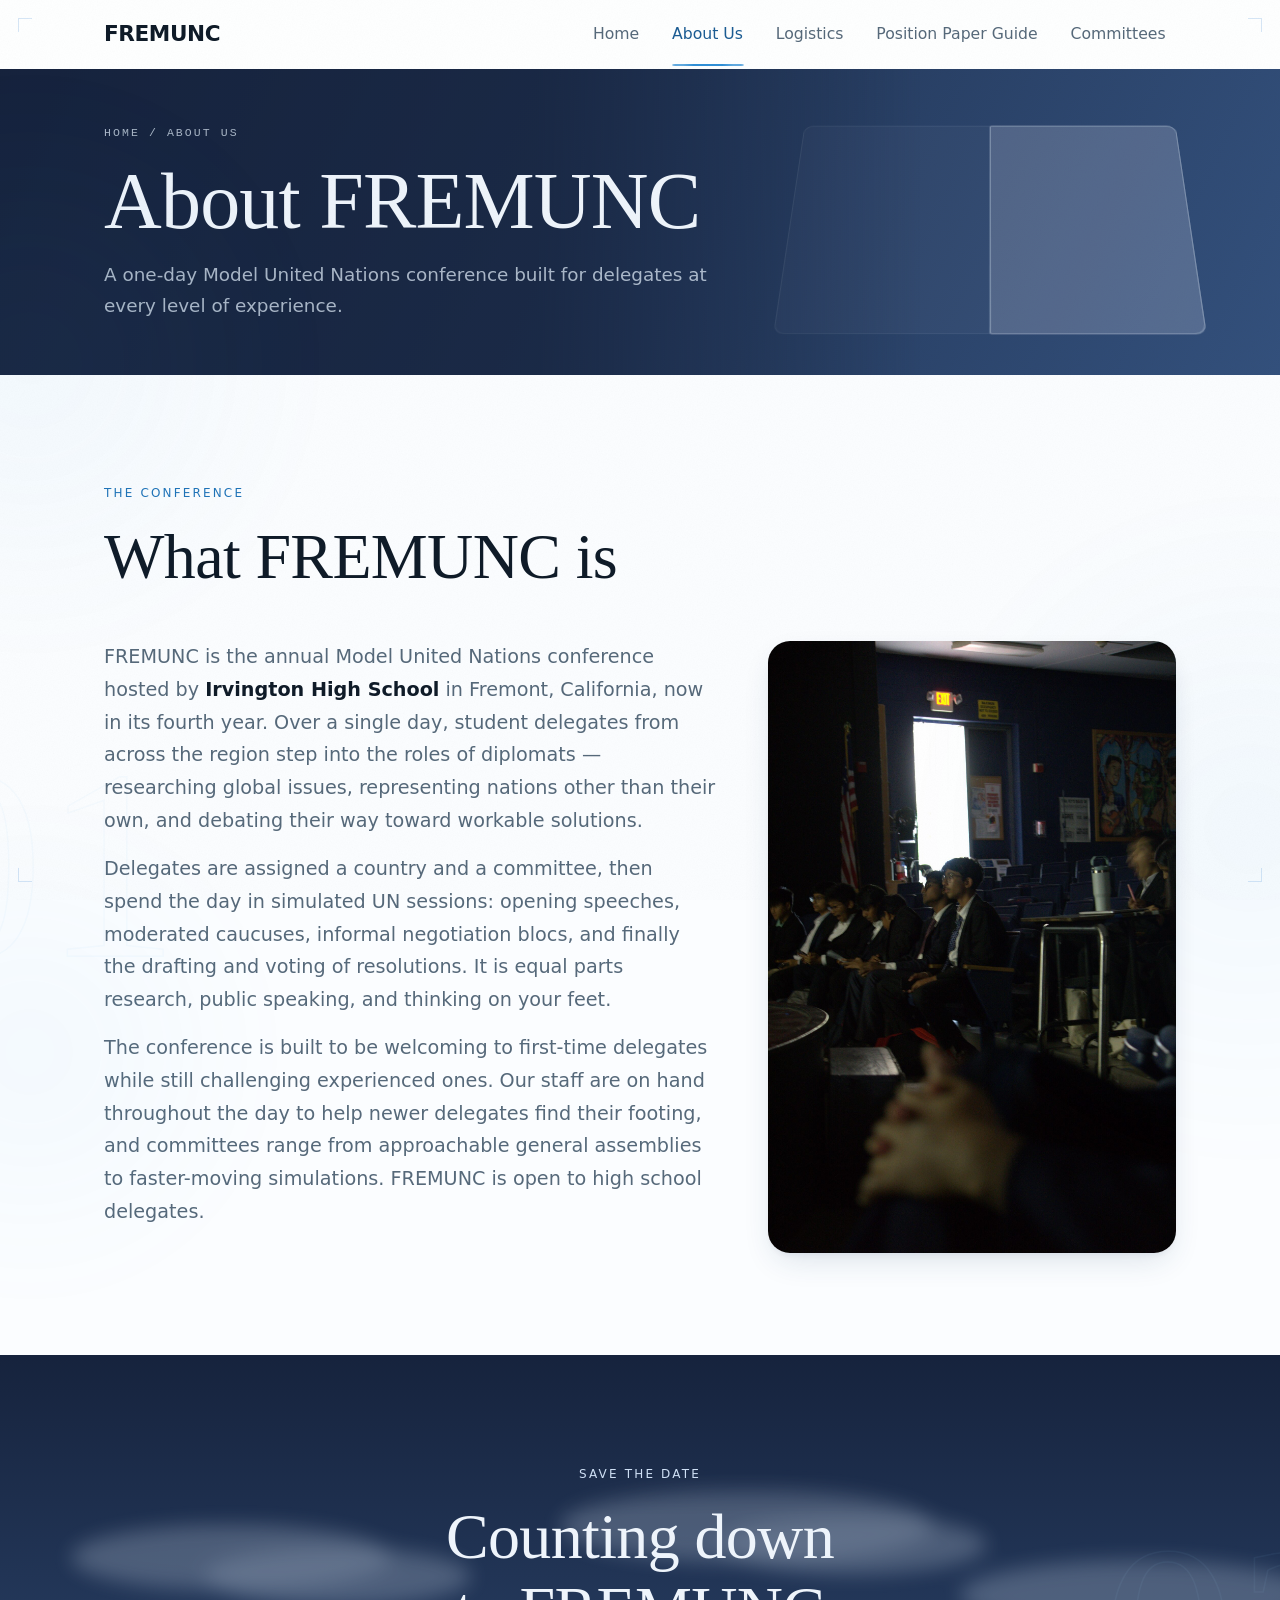
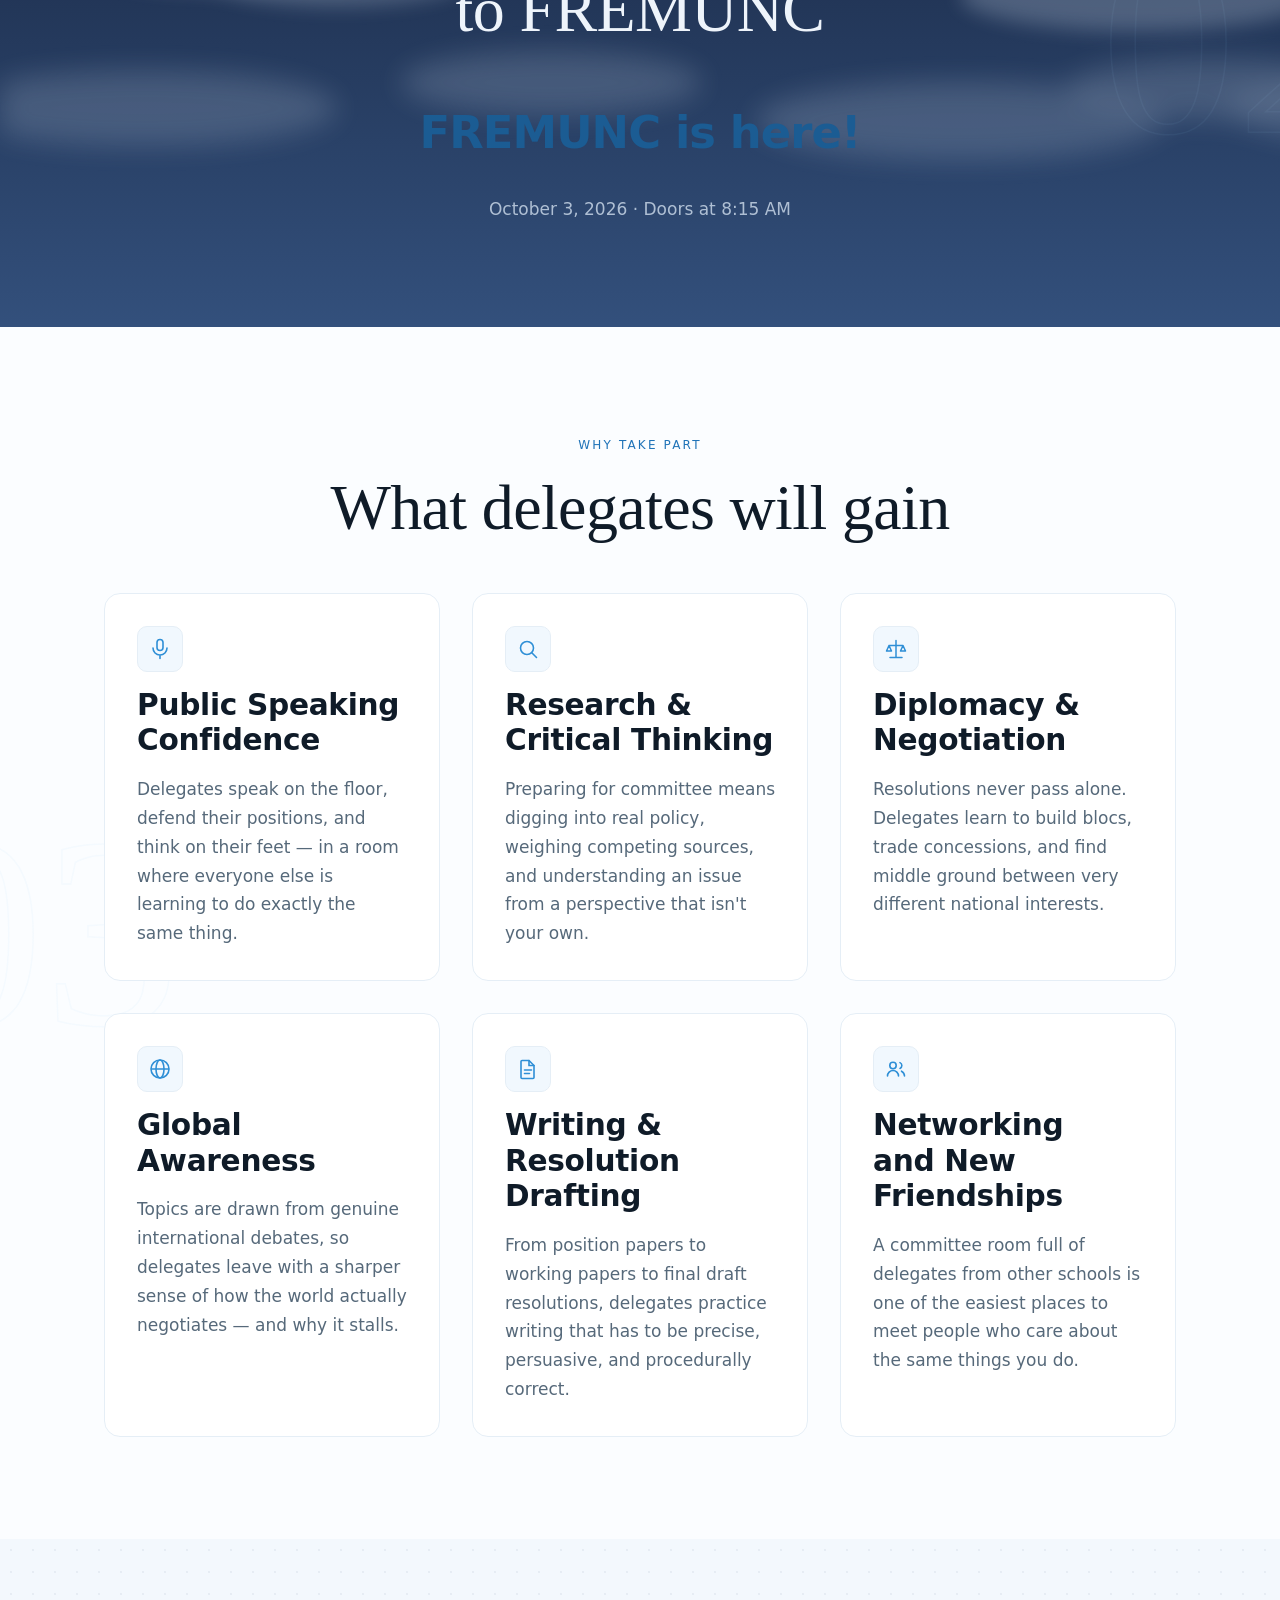
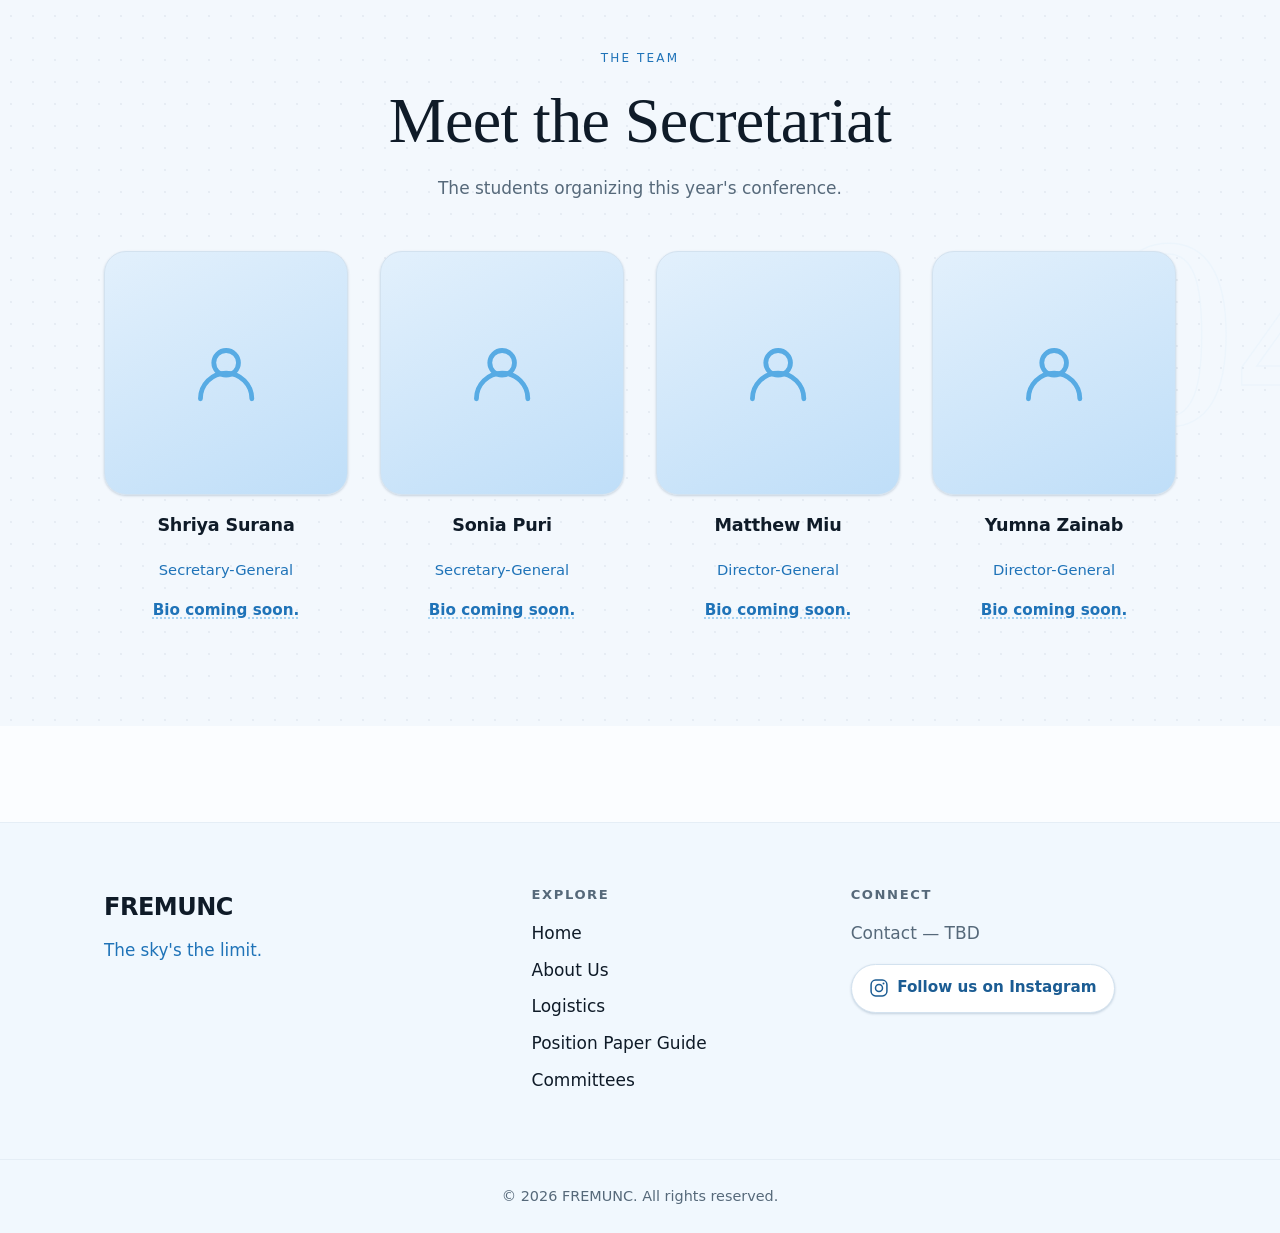
==== commit 23d344b7: "Add files via upload" ====
--- a/about.html
+++ b/about.html
@@ -11,12 +11,12 @@
   <link rel="preconnect" href="https://fonts.gstatic.com" crossorigin>
   <link href="https://fonts.googleapis.com/css2?family=Abril+Fatface&family=Inter:wght@400;500;600&display=swap" rel="stylesheet">
 
-  <link rel="stylesheet" href="css/styles.css?v=11">
+  <link rel="stylesheet" href="css/styles.css?v=20">
 
   <!-- Progressive-enhancement flag: set before paint so scroll-reveal
        elements start hidden without a flash. -->
   <script>document.documentElement.classList.add('has-js');</script>
-  <script src="js/main.js?v=11" defer></script>
+  <script src="js/main.js?v=20" defer></script>
 </head>
 <body>
 
@@ -116,8 +116,8 @@
             The conference is built to be welcoming to first-time delegates while still
             challenging experienced ones. Our staff are on hand throughout the day to help
             newer delegates find their footing, and committees range from approachable
-            general assemblies to faster-moving simulations. FREMUNC is open to middle
-            and high school delegates in grades <span class="tbd">TBD</span>.
+            general assemblies to faster-moving simulations. FREMUNC is open to high
+            school delegates.
           </p>
         </div>
 
@@ -203,7 +203,7 @@
           <p class="countdown-done" hidden>FREMUNC is here!</p>
 
           <!-- Date confirmed; TBD: add the start time once set. -->
-          <p class="countdown-note">September 27, 2026 · Start time <span class="tbd">TBD</span></p>
+          <p class="countdown-note">October 3, 2026 · Doors at 8:15 AM</p>
         </div>
       </div>
     </section>
@@ -324,14 +324,13 @@
 
         <!-- TO ADD A MEMBER: copy one entire <article class="card member-card"> …
              </article> block below and paste it as a sibling inside this grid.
-             The grid is capped and centered so a small team doesn't sprawl. To
-             remove a member, delete their whole <article> block. -->
-        <div class="grid-2 secretariat-grid">
-          <!-- Empty "coming soon" state. When a member is ready: remove is-empty,
-               swap the icon <div> for <img class="member-photo" src="…" alt="…">,
-               and fill in the name / role / bio. -->
-          <article class="card member-card is-empty">
-            <div class="member-photo" role="img" aria-label="Secretariat member — coming soon">
+             Four across on desktop, two on tablet, one on mobile. To remove a
+             member, delete their whole <article> block. -->
+        <div class="grid-4 secretariat-grid">
+          <article class="card member-card">
+            <!-- Photo: replace this placeholder with
+                 <img class="member-photo" src="assets/shriya.jpg" alt="Shriya Surana, Secretary-General"> -->
+            <div class="member-photo" role="img" aria-label="Portrait of Shriya Surana — photo coming soon">
               <svg viewBox="0 0 24 24" fill="none" aria-hidden="true">
                 <circle cx="12" cy="9" r="3.6" stroke="currentColor" stroke-width="1.4"/>
                 <path d="M4.5 19.5a7.5 7.5 0 0 1 15 0" stroke="currentColor"
@@ -339,14 +338,16 @@
               </svg>
             </div>
             <div>
-              <p class="member-name">Coming soon</p>
-              <p class="member-role">Secretariat</p>
-            </div>
-            <p class="member-bio">This spot is reserved for a member of the FREMUNC secretariat.</p>
-          </article>
-
-          <article class="card member-card is-empty">
-            <div class="member-photo" role="img" aria-label="Secretariat member — coming soon">
+              <p class="member-name">Shriya Surana</p>
+              <p class="member-role">Secretary-General</p>
+            </div>
+            <!-- TBD: short bio for Shriya Surana. -->
+            <p class="member-bio tbd">Bio coming soon.</p>
+          </article>
+          <article class="card member-card">
+            <!-- Photo: replace this placeholder with
+                 <img class="member-photo" src="assets/sonia.jpg" alt="Sonia Puri, Secretary-General"> -->
+            <div class="member-photo" role="img" aria-label="Portrait of Sonia Puri — photo coming soon">
               <svg viewBox="0 0 24 24" fill="none" aria-hidden="true">
                 <circle cx="12" cy="9" r="3.6" stroke="currentColor" stroke-width="1.4"/>
                 <path d="M4.5 19.5a7.5 7.5 0 0 1 15 0" stroke="currentColor"
@@ -354,10 +355,45 @@
               </svg>
             </div>
             <div>
-              <p class="member-name">Coming soon</p>
-              <p class="member-role">Secretariat</p>
-            </div>
-            <p class="member-bio">This spot is reserved for a member of the FREMUNC secretariat.</p>
+              <p class="member-name">Sonia Puri</p>
+              <p class="member-role">Secretary-General</p>
+            </div>
+            <!-- TBD: short bio for Sonia Puri. -->
+            <p class="member-bio tbd">Bio coming soon.</p>
+          </article>
+          <article class="card member-card">
+            <!-- Photo: replace this placeholder with
+                 <img class="member-photo" src="assets/matthew.jpg" alt="Matthew Miu, Director-General"> -->
+            <div class="member-photo" role="img" aria-label="Portrait of Matthew Miu — photo coming soon">
+              <svg viewBox="0 0 24 24" fill="none" aria-hidden="true">
+                <circle cx="12" cy="9" r="3.6" stroke="currentColor" stroke-width="1.4"/>
+                <path d="M4.5 19.5a7.5 7.5 0 0 1 15 0" stroke="currentColor"
+                      stroke-width="1.4" stroke-linecap="round"/>
+              </svg>
+            </div>
+            <div>
+              <p class="member-name">Matthew Miu</p>
+              <p class="member-role">Director-General</p>
+            </div>
+            <!-- TBD: short bio for Matthew Miu. -->
+            <p class="member-bio tbd">Bio coming soon.</p>
+          </article>
+          <article class="card member-card">
+            <!-- Photo: replace this placeholder with
+                 <img class="member-photo" src="assets/yumna.jpg" alt="Yumna Zainab, Director-General"> -->
+            <div class="member-photo" role="img" aria-label="Portrait of Yumna Zainab — photo coming soon">
+              <svg viewBox="0 0 24 24" fill="none" aria-hidden="true">
+                <circle cx="12" cy="9" r="3.6" stroke="currentColor" stroke-width="1.4"/>
+                <path d="M4.5 19.5a7.5 7.5 0 0 1 15 0" stroke="currentColor"
+                      stroke-width="1.4" stroke-linecap="round"/>
+              </svg>
+            </div>
+            <div>
+              <p class="member-name">Yumna Zainab</p>
+              <p class="member-role">Director-General</p>
+            </div>
+            <!-- TBD: short bio for Yumna Zainab. -->
+            <p class="member-bio tbd">Bio coming soon.</p>
           </article>
         </div>
       </div>
--- a/css/styles.css
+++ b/css/styles.css
@@ -60,8 +60,7 @@
   --hero-scrim-3:  rgba(13, 24, 43, 0.30);
   --hero-veil-1:   rgba(8, 16, 30, 0.80);
   --hero-veil-2:   rgba(9, 18, 33, 0.46);
-  --rail-line:     rgba(120, 172, 226, 0.30);     /* fixed side rails / ticks / corner marks */
-  --rail-text:     rgba(140, 184, 230, 0.62);     /* rail labels + scroll-percentage readout */
+  --rail-line:     rgba(120, 172, 226, 0.30);     /* corner registration marks */
 
   /* --- Section vertical rhythm (varied, not uniform) --- */
   --section-pad:    clamp(4.5rem, 8vw, 8rem);
@@ -243,12 +242,14 @@
 }
 
 .grid-2,
-.grid-3 {
+.grid-3,
+.grid-4 {
   display: grid;
   gap: var(--space-lg);
 }
 .grid-2 { grid-template-columns: repeat(2, 1fr); }
 .grid-3 { grid-template-columns: repeat(3, 1fr); }
+.grid-4 { grid-template-columns: repeat(4, 1fr); }
 
 /* Auto-fitting grid for card sets whose count may change (committees). */
 .grid-auto {
@@ -1335,21 +1336,6 @@
   flex-direction: column;
 }
 .committee-card h3 { padding-right: 5rem; }
-.committee-badge {
-  position: absolute;
-  top: var(--space-lg);
-  right: var(--space-lg);
-  display: inline-flex;
-  padding: 0.32em 0.7em;
-  border-radius: var(--radius-pill);
-  background: var(--blue-100);
-  color: var(--blue-700);
-  font-family: var(--font-body);
-  font-weight: 600;
-  font-size: 0.76rem;
-  letter-spacing: 0.08em;
-  text-transform: uppercase;
-}
 .committee-meta {
   display: flex;
   flex-direction: column;
@@ -1364,7 +1350,6 @@
 
 /* The badge is absolutely positioned, so cancel the generic card spacing
    that would otherwise push the title below it. */
-.committee-card .committee-badge + h3 { margin-top: 0; }
 /* Pins the button to the bottom so cards of differing height still line up.
    margin-top:auto overrides the generic `.card > * + *` spacing. */
 .committee-card .btn-secondary {
@@ -2273,13 +2258,6 @@
 .grid-2 > .committee-card:nth-child(2) { border-top-color: var(--blue-400); }
 .grid-2 > .committee-card:nth-child(3) { border-top-color: var(--blue-500); }
 .grid-2 > .committee-card:nth-child(4) { border-top-color: var(--blue-600); }
-.committee-ghost {
-  position: absolute; right: 0.04em; bottom: -0.22em; z-index: 0; pointer-events: none;
-  font-family: var(--font-display); font-weight: 400; font-style: normal; font-size: 8rem; line-height: 1;
-  color: var(--blue-500); opacity: 0.07; transition: opacity 0.3s var(--ease);
-}
-.committee-card > *:not(.committee-ghost) { position: relative; z-index: 1; }
-.committee-card:hover .committee-ghost { opacity: 0.16; }
 @media (prefers-reduced-motion: no-preference) {
   .committee-card { transition: opacity 0.3s var(--ease), transform 0.3s var(--ease),
     background-color 0.3s var(--ease), border-color 0.3s var(--ease); }
@@ -2309,6 +2287,27 @@
 .committee-type--crisis { background: var(--blue-500); color: var(--surface); }
 
 /* Position paper — coming-soon empty state (centered, generous padding) */
+.committee-topic {
+  font-size: 1.06rem;
+  font-weight: 600;
+  color: var(--ink);
+  line-height: 1.4;
+}
+.committee-topic .label { font-weight: 500; color: var(--muted); }
+
+.committee-level {
+  display: inline-block; margin-left: 0.35em;
+  font-size: 0.82rem; color: var(--muted);
+}
+.committee-desc { margin-top: var(--space-sm); color: var(--muted); }
+/* Background-guide button while the guide is still TBA: reads as present but
+   clearly not yet clickable. */
+.btn-secondary.is-pending {
+  opacity: 0.55;
+  cursor: not-allowed;
+  pointer-events: none;
+}
+
 .ppg-empty {
   max-width: 44ch; margin-inline: auto; text-align: center;
   display: flex; flex-direction: column; align-items: center; gap: var(--space-sm);
@@ -2322,8 +2321,12 @@
 .ppg-empty-sub { margin: 0; color: var(--muted); }
 
 /* About — Secretariat grid: capped + centered, cards centered inside */
-.secretariat-grid { max-width: 720px; margin-inline: auto; }
+/* Four across on desktop; the cap keeps them from sprawling on wide screens. */
+.secretariat-grid { max-width: 1080px; margin-inline: auto; }
 .secretariat-grid .member-card { text-align: center; }
+.secretariat-grid .member-photo { margin-inline: auto; }
+@media (max-width: 1000px) { .secretariat-grid { grid-template-columns: repeat(2, 1fr); max-width: 620px; } }
+@media (max-width: 560px)  { .secretariat-grid { grid-template-columns: 1fr; max-width: 340px; } }
 
 /* --- Position paper: editorial layout, sticky TOC, drop-caps, band ------ */
 .ppg-toc { display: none; }
@@ -2371,6 +2374,20 @@
     top: calc(var(--header-h) + var(--space-lg)); }
 }
 
+/* --- Logistics: fee rows + dress-code list ------------------------------ */
+.fee-row {
+  display: flex; justify-content: space-between; gap: var(--space-md);
+  padding-block: 0.3em;
+  border-bottom: 1px solid var(--border);
+  max-width: 34rem;
+}
+.fee-row:last-of-type { border-bottom: none; }
+.fee-label { color: var(--muted); }
+.fee-price { font-weight: 600; color: var(--ink); font-variant-numeric: tabular-nums; }
+.fee-note { display: block; margin-top: var(--space-xs); color: var(--muted); font-size: 0.92rem; }
+.dress-list { margin: var(--space-xs) 0; padding-left: 1.2em; }
+.dress-list li { margin-block: 0.25em; }
+
 /* --- About: text + tall portrait photo side by side -------------------- */
 .about-split {
   display: grid;
@@ -2468,46 +2485,6 @@
    create a scroll container, so the pinned timeline's sticky still works. */
 html, body { overflow-x: clip; }
 
-/* --- Side rails: fixed 1px hairlines in the outer margin, >1280px only --- */
-.side-rail {
-  position: fixed; top: 0; bottom: 0; width: 1px; z-index: 90;
-  background: var(--rail-line);
-  pointer-events: none;
-  display: none;
-}
-.side-rail--left  { left: 44px; }
-.side-rail--right { right: 44px; }
-@media (min-width: 1281px) { .side-rail { display: block; } }
-
-/* Ruler tick marks every 80px, crossing the hairline */
-.side-rail::before {
-  content: ""; position: absolute; top: 0; bottom: 0; left: -4px; width: 9px;
-  background: repeating-linear-gradient(
-    to bottom, var(--rail-line) 0 1px, transparent 1px 80px);
-}
-
-/* Left rail: rotated wordmark toward the bottom */
-.rail-label {
-  position: absolute; bottom: 52px; left: 7px;
-  transform-origin: left bottom; transform: rotate(-90deg);
-  white-space: nowrap;
-  font-family: var(--font-mono); font-size: 0.6rem; letter-spacing: 0.3em;
-  text-transform: uppercase; color: var(--rail-text);
-}
-
-/* Right rail: scroll-progress fill (grows down) + live percentage readout */
-.rail-progress {
-  position: absolute; top: 0; left: 0; width: 1px; height: 0;
-  background: var(--blue-500);
-}
-.rail-pct {
-  position: absolute; bottom: 52px; right: 7px;
-  transform-origin: right bottom; transform: rotate(90deg);
-  white-space: nowrap;
-  font-family: var(--font-mono); font-size: 0.62rem; letter-spacing: 0.22em;
-  color: var(--rail-text);
-}
-
 /* --- Corner registration marks: fixed L-shapes in the four corners ------- */
 .corner-mark {
   position: fixed; width: 14px; height: 14px; z-index: 90;
@@ -2554,7 +2531,6 @@
 /* Scroll-linked bits are motion — drop them (and skip their JS) when the
    viewer prefers reduced motion. Static rails/marks/blobs/numerals stay. */
 @media (prefers-reduced-motion: reduce) {
-  .rail-progress, .rail-pct { display: none; }
   /* One static photo: no crossfade, no Ken Burns (JS also stops the timer). */
   .hero-slide { transition: none; animation: none; }
 }
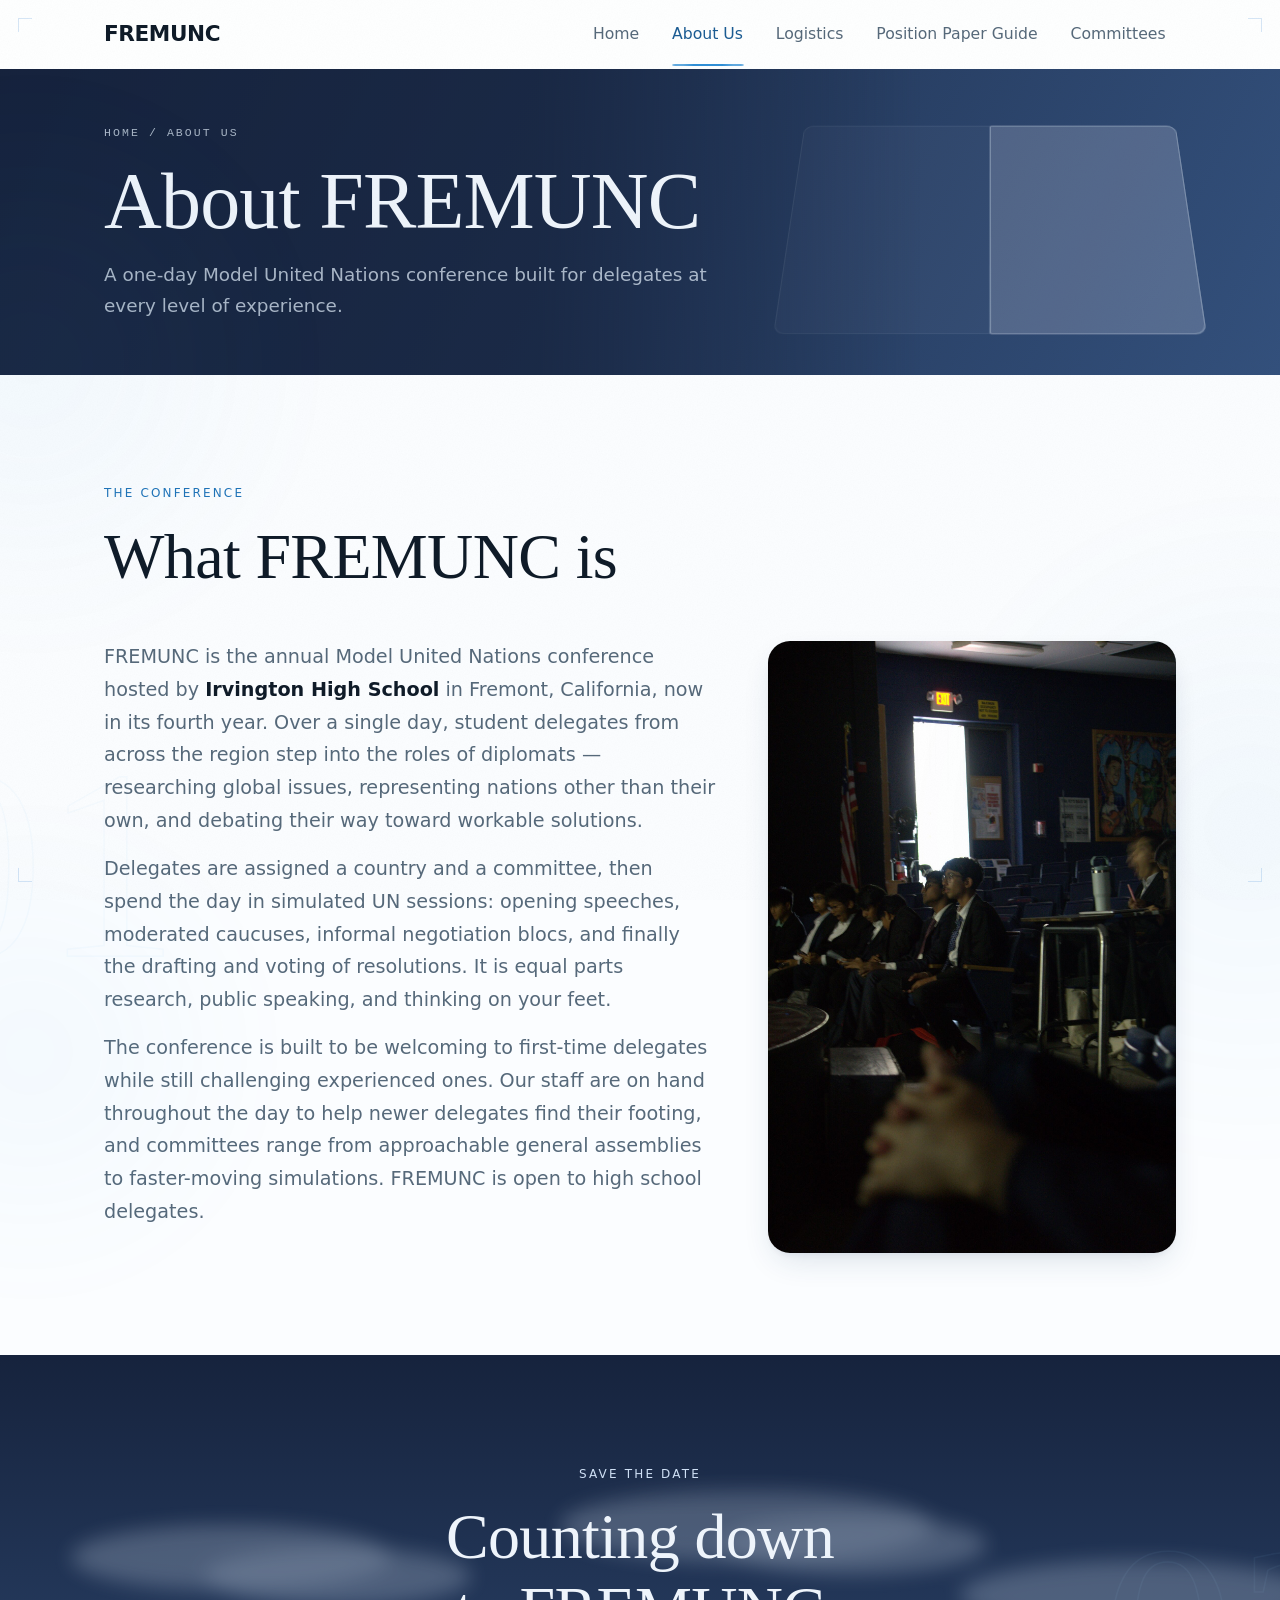
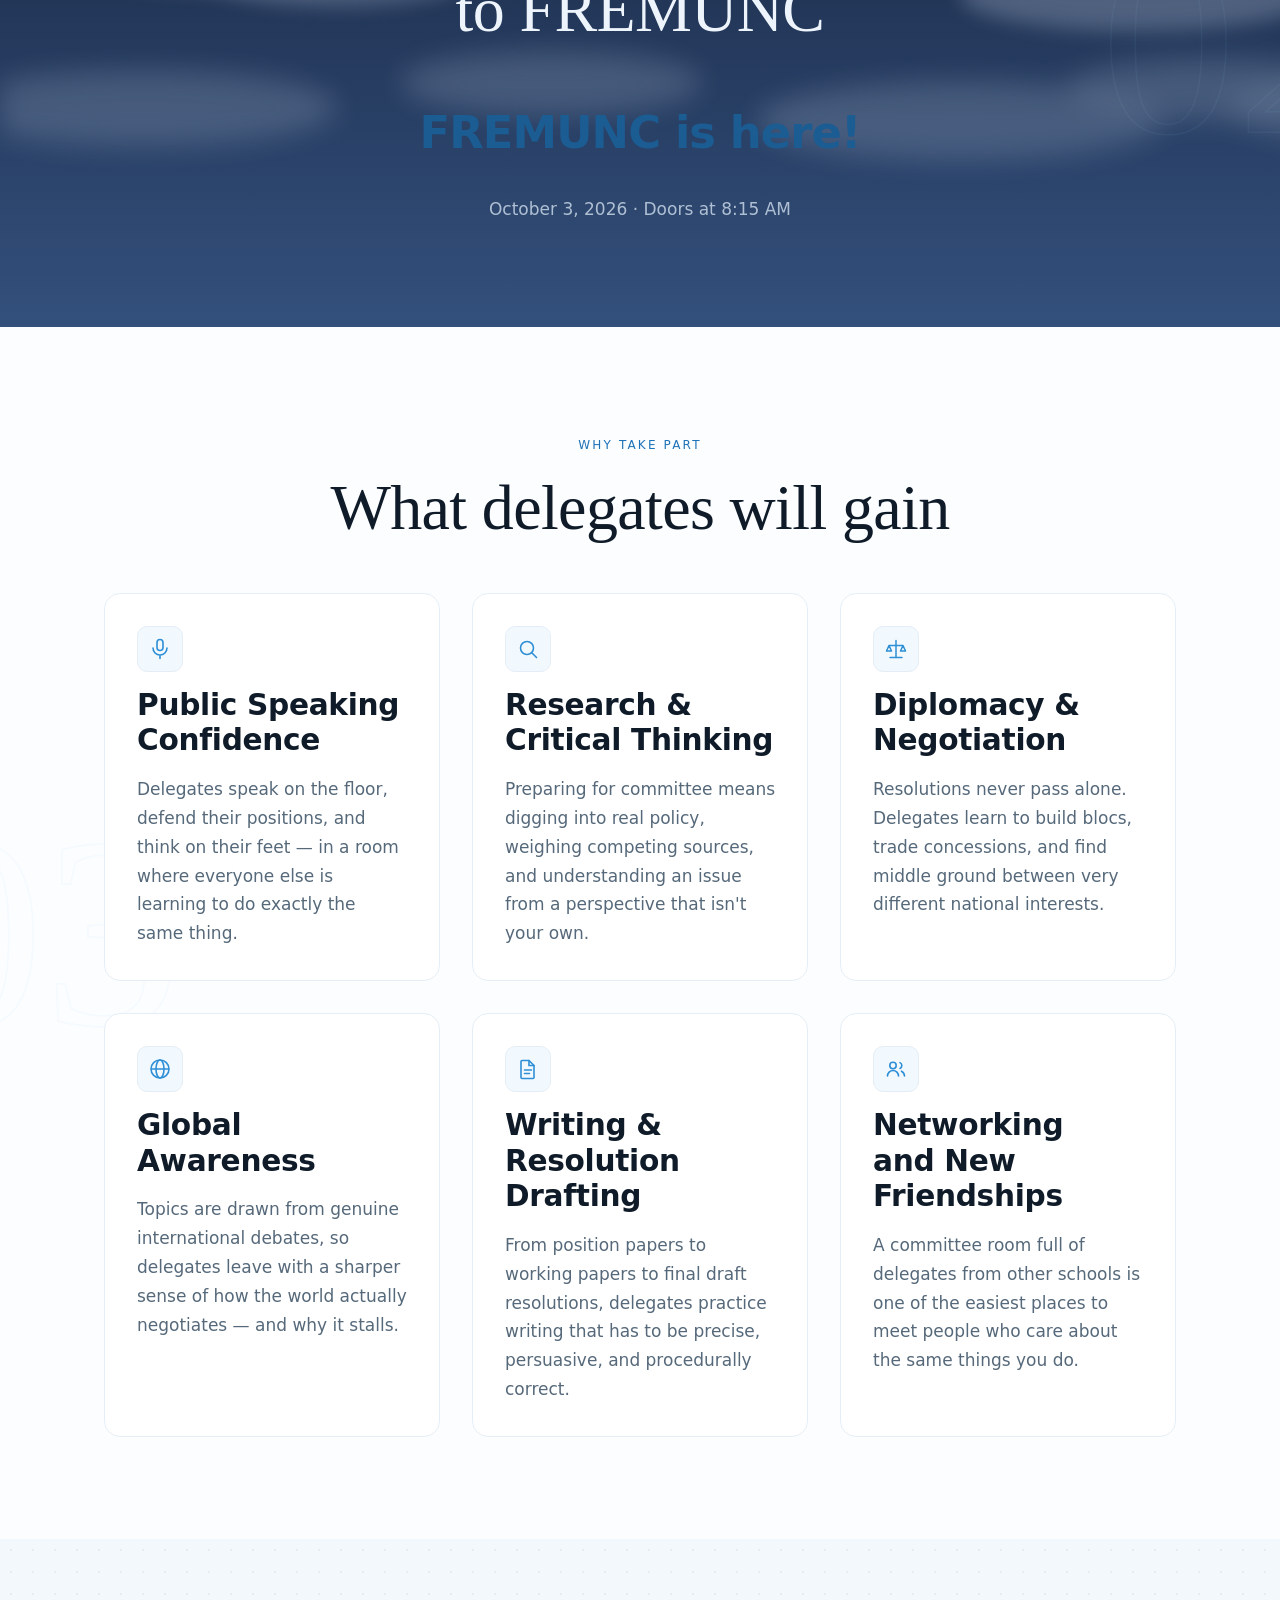
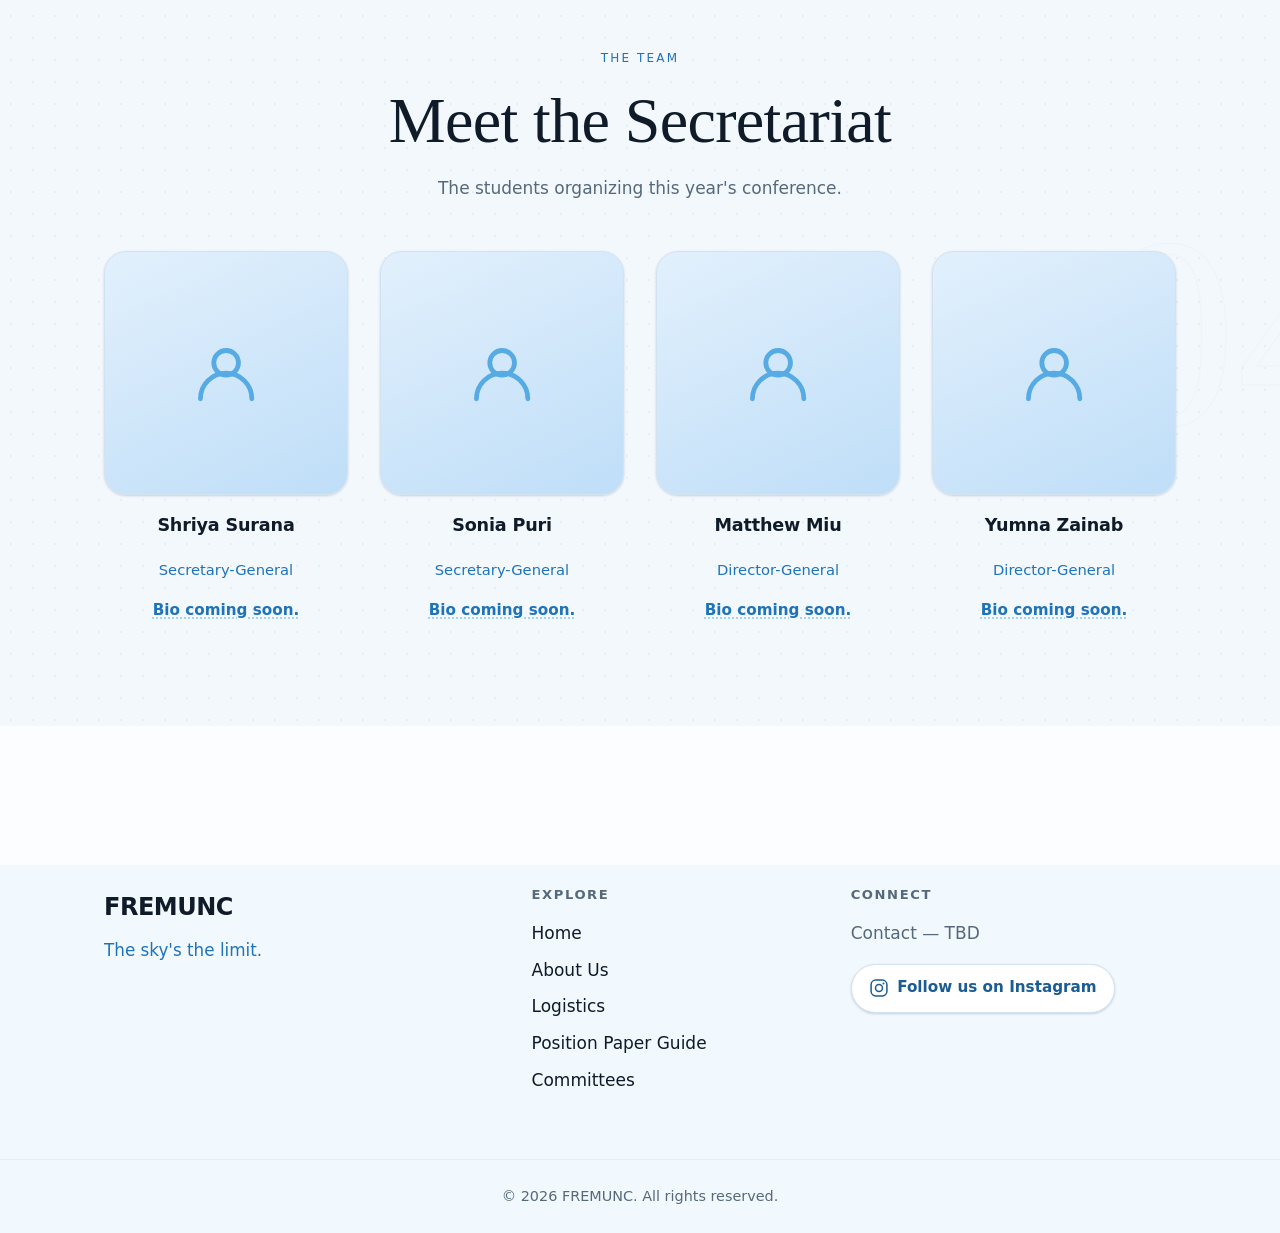
==== commit 0c1b6d76: "Add files via upload" ====
--- a/about.html
+++ b/about.html
@@ -11,12 +11,12 @@
   <link rel="preconnect" href="https://fonts.gstatic.com" crossorigin>
   <link href="https://fonts.googleapis.com/css2?family=Abril+Fatface&family=Inter:wght@400;500;600&display=swap" rel="stylesheet">
 
-  <link rel="stylesheet" href="css/styles.css?v=20">
+  <link rel="stylesheet" href="css/styles.css?v=22">
 
   <!-- Progressive-enhancement flag: set before paint so scroll-reveal
        elements start hidden without a flash. -->
   <script>document.documentElement.classList.add('has-js');</script>
-  <script src="js/main.js?v=20" defer></script>
+  <script src="js/main.js?v=22" defer></script>
 </head>
 <body>
 
--- a/css/styles.css
+++ b/css/styles.css
@@ -2250,7 +2250,24 @@
 }
 .reg-cta-inner > div { flex: 1 1 320px; }
 .reg-cta-inner h2 { margin: var(--space-3xs) 0 var(--space-2xs); }
-.reg-cta-btn { flex: none; font-size: 1.1rem; padding: 1.05em 2em; }
+.reg-cta-btn { flex: none; font-size: 1.05rem; padding: 1em 1.75em; }
+/* Two forms: individual delegate + club/delegation. */
+.reg-cta-actions { display: flex; gap: var(--space-sm); flex-wrap: wrap; flex: none; }
+/* The secondary button sits on the dusk band, so give it light-on-dark treatment. */
+.section-dusk .btn-secondary {
+  background: transparent;
+  color: var(--on-dusk);
+  border-color: var(--on-dusk-border-strong);
+}
+.section-dusk .btn-secondary:hover {
+  background: var(--on-dusk-surface);
+  border-color: var(--sky-glint);
+  color: var(--on-dusk);
+}
+@media (max-width: 560px) {
+  .reg-cta-actions { width: 100%; }
+  .reg-cta-actions .reg-cta-btn { flex: 1 1 100%; text-align: center; justify-content: center; }
+}
 
 /* --- Committees: ghosted numeral, hue-varied top border, filter bar ----- */
 .committee-card { position: relative; overflow: hidden; border-top: 3px solid var(--blue-400); }
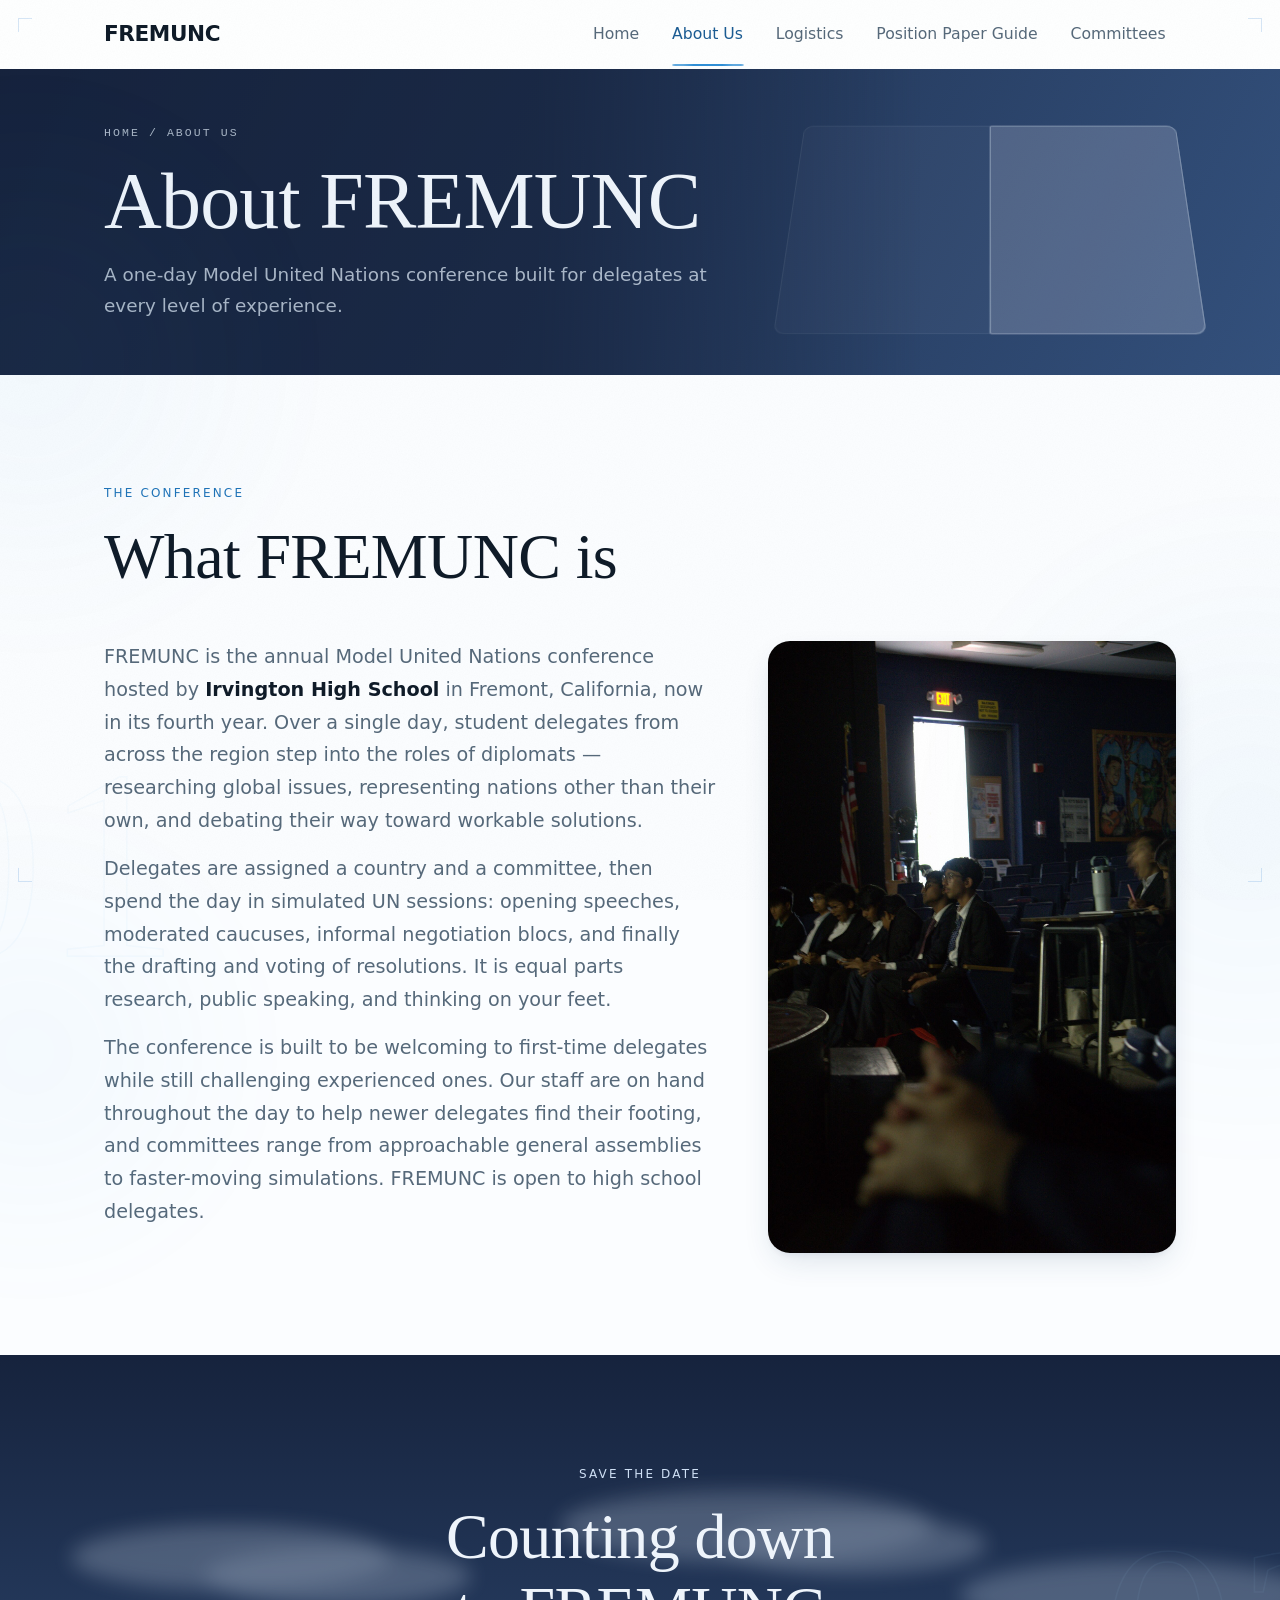
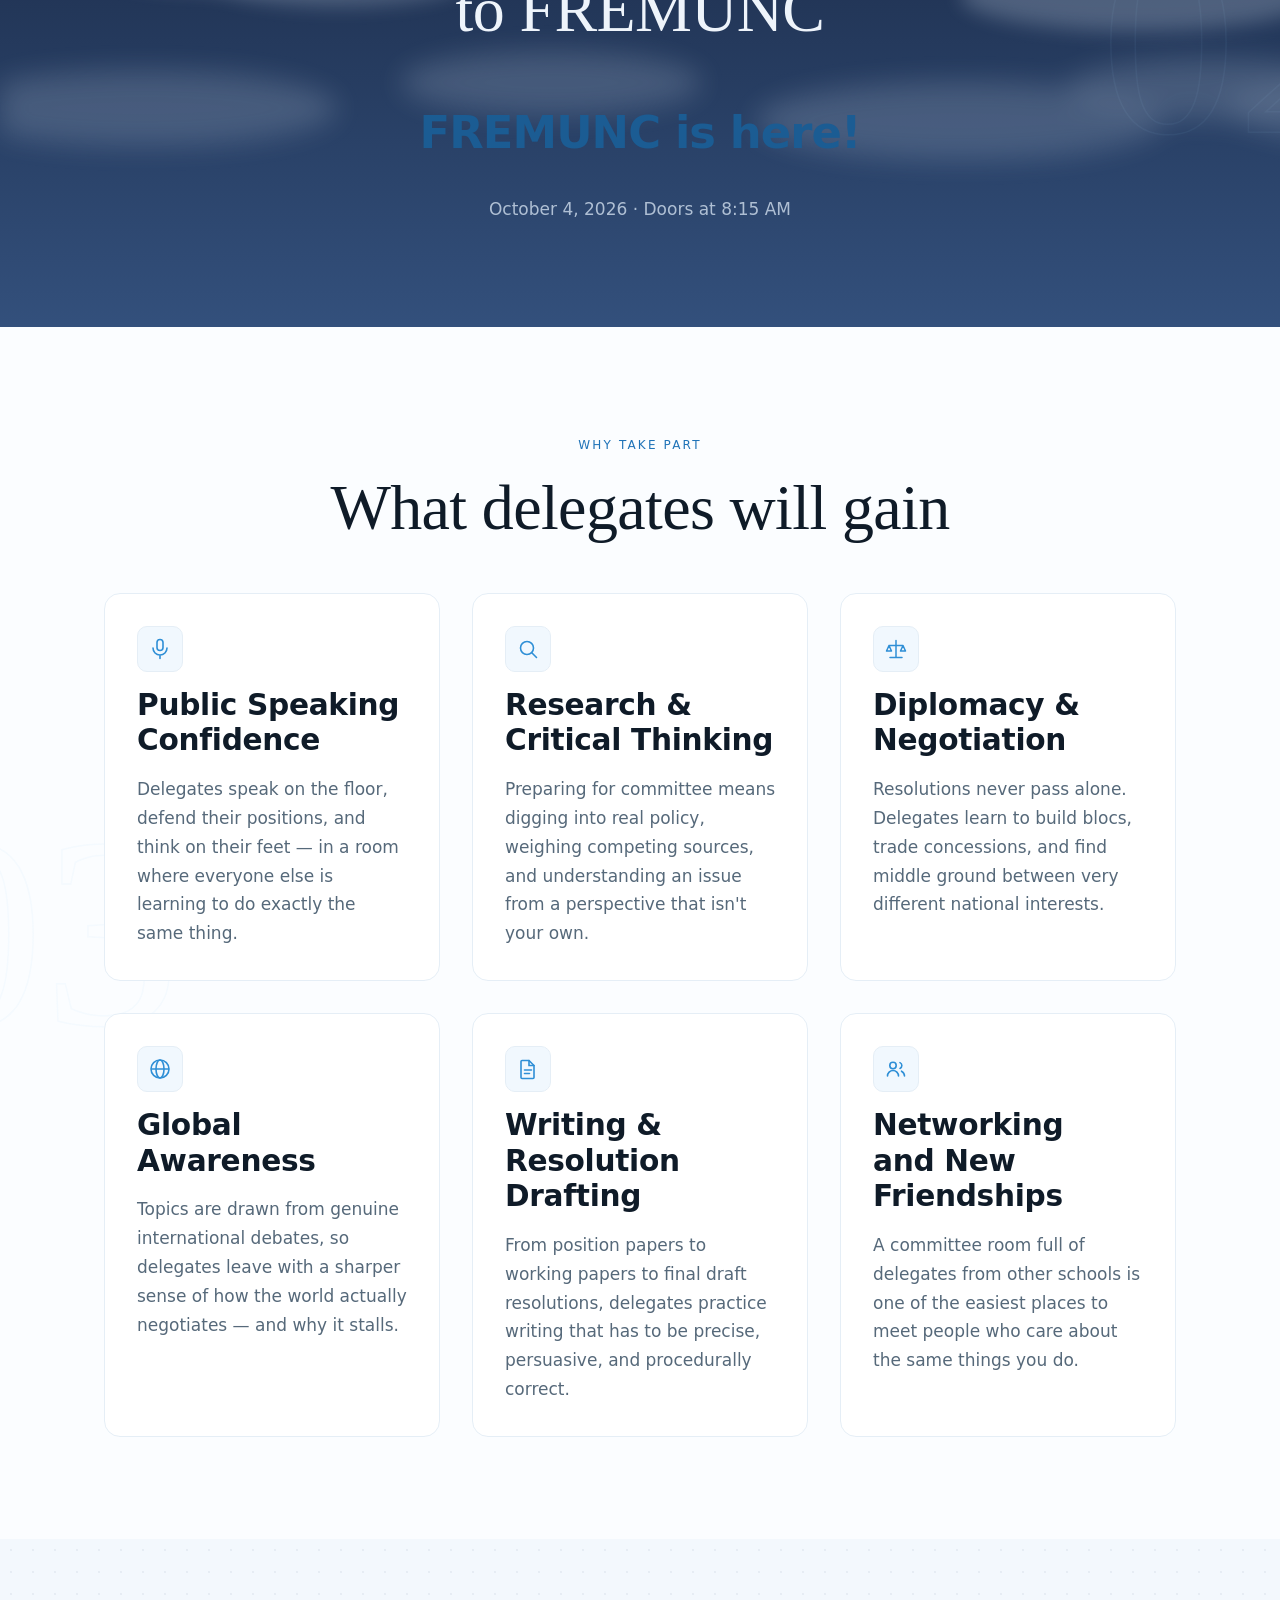
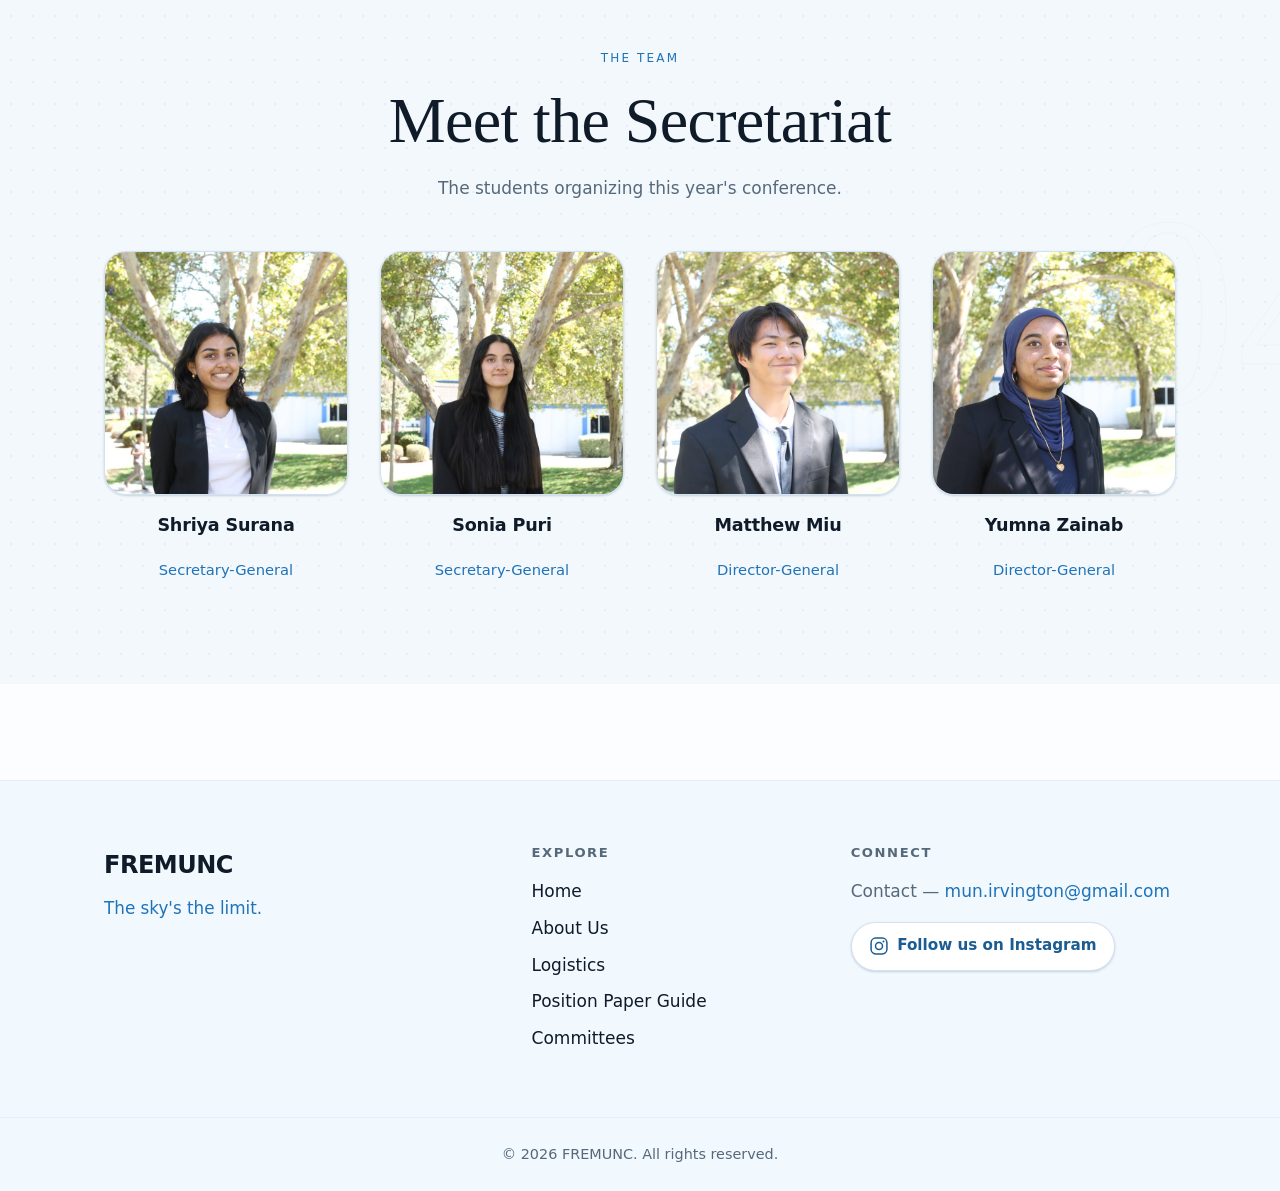
==== commit af5c63cd: "Add files via upload" ====
--- a/about.html
+++ b/about.html
@@ -11,12 +11,12 @@
   <link rel="preconnect" href="https://fonts.gstatic.com" crossorigin>
   <link href="https://fonts.googleapis.com/css2?family=Abril+Fatface&family=Inter:wght@400;500;600&display=swap" rel="stylesheet">
 
-  <link rel="stylesheet" href="css/styles.css?v=22">
+  <link rel="stylesheet" href="css/styles.css?v=46">
 
   <!-- Progressive-enhancement flag: set before paint so scroll-reveal
        elements start hidden without a flash. -->
   <script>document.documentElement.classList.add('has-js');</script>
-  <script src="js/main.js?v=22" defer></script>
+  <script src="js/main.js?v=46" defer></script>
 </head>
 <body>
 
@@ -203,7 +203,7 @@
           <p class="countdown-done" hidden>FREMUNC is here!</p>
 
           <!-- Date confirmed; TBD: add the start time once set. -->
-          <p class="countdown-note">October 3, 2026 · Doors at 8:15 AM</p>
+          <p class="countdown-note">October 4, 2026 · Doors at 8:15 AM</p>
         </div>
       </div>
     </section>
@@ -327,10 +327,13 @@
              Four across on desktop, two on tablet, one on mobile. To remove a
              member, delete their whole <article> block. -->
         <div class="grid-4 secretariat-grid">
-          <article class="card member-card">
-            <!-- Photo: replace this placeholder with
-                 <img class="member-photo" src="assets/shriya.jpg" alt="Shriya Surana, Secretary-General"> -->
-            <div class="member-photo" role="img" aria-label="Portrait of Shriya Surana — photo coming soon">
+          <article class="card member-card" data-portrait>
+            <img class="member-photo member-photo-img" data-portrait-img
+                 src="assets/shriya.jpg" alt="Shriya Surana, Secretary-General"
+                 width="1024" height="682" loading="eager" decoding="async"
+                 style="object-position: 46% 40%;">
+            <!-- Fallback if the file is ever missing — never a broken image. -->
+            <div class="member-photo member-photo-ph" role="img" aria-label="Portrait of Shriya Surana — photo coming soon">
               <svg viewBox="0 0 24 24" fill="none" aria-hidden="true">
                 <circle cx="12" cy="9" r="3.6" stroke="currentColor" stroke-width="1.4"/>
                 <path d="M4.5 19.5a7.5 7.5 0 0 1 15 0" stroke="currentColor"
@@ -341,13 +344,14 @@
               <p class="member-name">Shriya Surana</p>
               <p class="member-role">Secretary-General</p>
             </div>
-            <!-- TBD: short bio for Shriya Surana. -->
-            <p class="member-bio tbd">Bio coming soon.</p>
-          </article>
-          <article class="card member-card">
-            <!-- Photo: replace this placeholder with
-                 <img class="member-photo" src="assets/sonia.jpg" alt="Sonia Puri, Secretary-General"> -->
-            <div class="member-photo" role="img" aria-label="Portrait of Sonia Puri — photo coming soon">
+          </article>
+          <article class="card member-card" data-portrait>
+            <img class="member-photo member-photo-img" data-portrait-img
+                 src="assets/sonia.jpg" alt="Sonia Puri, Secretary-General"
+                 width="1024" height="682" loading="eager" decoding="async"
+                 style="object-position: 48% 42%;">
+            <!-- Fallback if the file is ever missing — never a broken image. -->
+            <div class="member-photo member-photo-ph" role="img" aria-label="Portrait of Sonia Puri — photo coming soon">
               <svg viewBox="0 0 24 24" fill="none" aria-hidden="true">
                 <circle cx="12" cy="9" r="3.6" stroke="currentColor" stroke-width="1.4"/>
                 <path d="M4.5 19.5a7.5 7.5 0 0 1 15 0" stroke="currentColor"
@@ -358,13 +362,14 @@
               <p class="member-name">Sonia Puri</p>
               <p class="member-role">Secretary-General</p>
             </div>
-            <!-- TBD: short bio for Sonia Puri. -->
-            <p class="member-bio tbd">Bio coming soon.</p>
-          </article>
-          <article class="card member-card">
-            <!-- Photo: replace this placeholder with
-                 <img class="member-photo" src="assets/matthew.jpg" alt="Matthew Miu, Director-General"> -->
-            <div class="member-photo" role="img" aria-label="Portrait of Matthew Miu — photo coming soon">
+          </article>
+          <article class="card member-card" data-portrait>
+            <img class="member-photo member-photo-img" data-portrait-img
+                 src="assets/matthew.jpg" alt="Matthew Miu, Director-General"
+                 width="1024" height="683" loading="eager" decoding="async"
+                 style="object-position: 38% 42%;">
+            <!-- Fallback if the file is ever missing — never a broken image. -->
+            <div class="member-photo member-photo-ph" role="img" aria-label="Portrait of Matthew Miu — photo coming soon">
               <svg viewBox="0 0 24 24" fill="none" aria-hidden="true">
                 <circle cx="12" cy="9" r="3.6" stroke="currentColor" stroke-width="1.4"/>
                 <path d="M4.5 19.5a7.5 7.5 0 0 1 15 0" stroke="currentColor"
@@ -375,13 +380,14 @@
               <p class="member-name">Matthew Miu</p>
               <p class="member-role">Director-General</p>
             </div>
-            <!-- TBD: short bio for Matthew Miu. -->
-            <p class="member-bio tbd">Bio coming soon.</p>
-          </article>
-          <article class="card member-card">
-            <!-- Photo: replace this placeholder with
-                 <img class="member-photo" src="assets/yumna.jpg" alt="Yumna Zainab, Director-General"> -->
-            <div class="member-photo" role="img" aria-label="Portrait of Yumna Zainab — photo coming soon">
+          </article>
+          <article class="card member-card" data-portrait>
+            <img class="member-photo member-photo-img" data-portrait-img
+                 src="assets/yumna.jpg" alt="Yumna Zainab, Director-General"
+                 width="1024" height="683" loading="eager" decoding="async"
+                 style="object-position: 8% 45%;">
+            <!-- Fallback if the file is ever missing — never a broken image. -->
+            <div class="member-photo member-photo-ph" role="img" aria-label="Portrait of Yumna Zainab — photo coming soon">
               <svg viewBox="0 0 24 24" fill="none" aria-hidden="true">
                 <circle cx="12" cy="9" r="3.6" stroke="currentColor" stroke-width="1.4"/>
                 <path d="M4.5 19.5a7.5 7.5 0 0 1 15 0" stroke="currentColor"
@@ -392,8 +398,6 @@
               <p class="member-name">Yumna Zainab</p>
               <p class="member-role">Director-General</p>
             </div>
-            <!-- TBD: short bio for Yumna Zainab. -->
-            <p class="member-bio tbd">Bio coming soon.</p>
           </article>
         </div>
       </div>
@@ -422,7 +426,7 @@
 
       <div class="footer-col">
         <h4>Connect</h4>
-        <p class="footer-contact">Contact — TBD</p>
+        <p class="footer-contact">Contact — <a href="mailto:mun.irvington@gmail.com">mun.irvington@gmail.com</a></p>
         <!-- Paste the real Instagram URL/handle into href below
              (e.g. https://instagram.com/fremunc). -->
         <a class="btn-instagram" href="https://www.instagram.com/irvingtonmun/" target="_blank" rel="noopener noreferrer" aria-label="Follow FREMUNC on Instagram">
--- a/css/styles.css
+++ b/css/styles.css
@@ -61,6 +61,7 @@
   --hero-veil-1:   rgba(8, 16, 30, 0.80);
   --hero-veil-2:   rgba(9, 18, 33, 0.46);
   --rail-line:     rgba(120, 172, 226, 0.30);     /* corner registration marks */
+  --art-fade:      rgba(255, 255, 255, 0.72);     /* committee art -> card fade */
 
   /* --- Section vertical rhythm (varied, not uniform) --- */
   --section-pad:    clamp(4.5rem, 8vw, 8rem);
@@ -978,6 +979,28 @@
   color: var(--blue-400);
 }
 
+/* Joint Director-Generals note: two portraits share the media column,
+   side by side on desktop and still side by side on mobile (they shrink). */
+.dg-media { display: grid; grid-template-columns: 1fr 1fr; gap: var(--space-md); }
+/* Two portraits share this column, so widen it a little vs a single-portrait letter. */
+.letter:has(.dg-media) { grid-template-columns: minmax(0, 400px) minmax(0, 1fr); }
+.dg-portrait { margin: 0; position: relative; }
+/* The photo only takes over once it has actually loaded (see initPortraits).
+   Until then — or if the file is missing — the placeholder stands in, so a
+   missing file never renders as a broken image. */
+.dg-portrait .dg-photo { display: none; }
+.dg-portrait.has-photo .dg-photo {
+  display: block;
+  object-fit: cover;
+  /* height:auto is required — without it the img's height="683" attribute
+     wins over aspect-ratio and the frame renders tall instead of square. */
+  height: auto;
+}
+.dg-portrait.has-photo .dg-placeholder { display: none; }
+.dg-portrait .portrait-name { font-size: 0.98rem; }
+.dg-portrait .portrait-role { font-size: 0.86rem; }
+@media (max-width: 900px) { .dg-media { max-width: 420px; } }
+
 .portrait-caption { margin-top: var(--space-sm); }
 .portrait-name {
   font-family: var(--font-body);
@@ -1169,6 +1192,13 @@
   background: linear-gradient(155deg, var(--blue-100), var(--blue-200));
 }
 img.member-photo { object-fit: cover; }
+/* Secretariat photos reveal only once loaded (initPortraits adds .has-photo),
+   so a member without a photo keeps the placeholder instead of a broken image.
+   height:auto is required or the img's height attribute beats aspect-ratio. */
+.member-card .member-photo-img { display: none; }
+.member-card.has-photo .member-photo-img { display: block; object-fit: cover; height: auto; }
+.member-card.has-photo .member-photo-ph { display: none; }
+
 .member-photo svg {
   width: 34%;
   height: 34%;
@@ -1352,12 +1382,10 @@
    that would otherwise push the title below it. */
 /* Pins the button to the bottom so cards of differing height still line up.
    margin-top:auto overrides the generic `.card > * + *` spacing. */
-.committee-card .btn-secondary {
-  align-self: flex-start;
-  margin-top: auto;
-  padding: 0.7em 1.2em;
-  font-size: 0.95rem;
-}
+/* Superseded by .committee-cta — kept only so the TBA button still sits at the
+   bottom of the card. Sizing now comes from .committee-cta so the live and
+   pending buttons are identical in size. */
+.committee-card .btn-secondary { margin-top: auto; }
 
 /* ==========================================================================
    Scroll-reveal animation
@@ -2304,6 +2332,51 @@
 .committee-type--crisis { background: var(--blue-500); color: var(--surface); }
 
 /* Position paper — coming-soon empty state (centered, generous padding) */
+/* Committee topic art: a cover band across the top of the card, full-bleed to
+   the card edges. It only appears once the image loads (initPortraits adds
+   .has-photo), so a committee with no art renders exactly as before — no gap,
+   no broken image. Card text sits below the band, so legibility is unaffected
+   however busy the artwork is.
+
+   The band's height is a RATIO of its width (5:2), not a fixed pixel height.
+   That matters: with a fixed height, a narrow card scales the poster down and
+   ends up revealing almost all of it — including its title and footer text.
+   With a ratio, the visible slice is the same fraction of the artwork at every
+   screen size, so --art-pos aims that slice once and it holds everywhere. */
+.committee-art { display: none; }
+.committee-card--art.has-photo .committee-art {
+  display: block;
+  position: relative;
+  margin: calc(-1 * var(--space-lg)) calc(-1 * var(--space-lg)) var(--space-md);
+  aspect-ratio: 5 / 2;
+  overflow: hidden;
+}
+/* The image is positioned rather than object-fit, because some topic posters
+   carry large blank margins or title/footer text that must stay out of frame.
+   --art-zoom scales the poster and --art-y slides it; BOTH are percentages of
+   the band's WIDTH (margin-top % resolves against width), so the framing holds
+   identically at every screen size. Values are per committee, below. */
+.committee-art-img {
+  position: absolute;
+  top: 0; left: 50%;
+  width: var(--art-zoom, 100%);
+  height: auto;
+  max-width: none;
+  margin-top: var(--art-y, -50%);
+  transform: translateX(-50%) scale(var(--art-s, 1.005));
+  transition: transform 0.5s var(--ease);
+}
+/* Fade the art into the card surface so the band has no hard edge. */
+.committee-card--art.has-photo .committee-art::after {
+  content: ""; position: absolute; inset: 0; pointer-events: none;
+  background: linear-gradient(180deg,
+    transparent 0%, transparent 58%, var(--art-fade) 82%, var(--surface) 100%);
+}
+/* Slow push-in on hover — the art is the most eye-catching part of the card. */
+@media (hover: hover) and (pointer: fine) and (prefers-reduced-motion: no-preference) {
+  .committee-card--art.has-photo:hover .committee-art-img { --art-s: 1.06; }
+}
+
 .committee-topic {
   font-size: 1.06rem;
   font-weight: 600;
@@ -2317,6 +2390,16 @@
   font-size: 0.82rem; color: var(--muted);
 }
 .committee-desc { margin-top: var(--space-sm); color: var(--muted); }
+/* The background guide is the main thing a delegate wants from a committee
+   card, so the button is full-width and sized up rather than a quiet link. */
+.committee-cta {
+  display: flex;
+  width: 100%;
+  margin-top: var(--space-md);
+  font-size: 1.05rem;
+  padding: 1em 1.5em;
+}
+
 /* Background-guide button while the guide is still TBA: reads as present but
    clearly not yet clickable. */
 .btn-secondary.is-pending {
@@ -2344,6 +2427,58 @@
 .secretariat-grid .member-photo { margin-inline: auto; }
 @media (max-width: 1000px) { .secretariat-grid { grid-template-columns: repeat(2, 1fr); max-width: 620px; } }
 @media (max-width: 560px)  { .secretariat-grid { grid-template-columns: 1fr; max-width: 340px; } }
+
+/* --- Position paper: rubric table, section parts, top action row -------- */
+.ppg-actions {
+  display: flex; align-items: center; gap: var(--space-md); flex-wrap: wrap;
+  padding-bottom: var(--space-xl); margin-bottom: var(--space-xl);
+  border-bottom: 1px solid var(--border);
+}
+.ppg-actions-note { margin: 0; flex: 1 1 300px; color: var(--muted); font-size: 0.95rem; }
+.guide-len {
+  margin-left: 0.5em; font-family: var(--font-body); font-weight: 500;
+  font-size: 0.86rem; color: var(--muted);
+}
+.ppg-ai-callout { margin-top: var(--space-xl); }
+
+/* Wide table: scrolls inside its own container so the page never scrolls
+   sideways (the site-wide no-horizontal-scroll rule still holds). */
+.rubric-scroll { overflow-x: auto; -webkit-overflow-scrolling: touch; }
+.rubric {
+  width: 100%; min-width: 780px;
+  border-collapse: collapse;
+  font-size: 0.92rem;
+  background: var(--surface);
+  border: 1px solid var(--border);
+  border-radius: var(--radius);
+}
+.rubric th, .rubric td {
+  border: 1px solid var(--border);
+  padding: var(--space-sm);
+  text-align: left;
+  vertical-align: top;
+}
+.rubric thead th {
+  background: var(--blue-50);
+  color: var(--ink);
+  font-weight: 600;
+  white-space: nowrap;
+}
+.rubric tbody th { background: var(--blue-50); width: 20%; }
+.rubric tbody td { color: var(--muted); }
+.rubric-crit { display: block; font-weight: 600; color: var(--ink); }
+.rubric-weight {
+  display: inline-block; margin-top: 0.35em;
+  padding: 0.1em 0.55em; border-radius: var(--radius-pill);
+  background: var(--blue-200); color: var(--blue-900);
+  font-size: 0.78rem; font-weight: 600;
+}
+.rubric-pts { color: var(--muted); font-weight: 500; }
+/* Screen-reader-only caption. */
+.visually-hidden {
+  position: absolute; width: 1px; height: 1px; padding: 0; margin: -1px;
+  overflow: hidden; clip: rect(0 0 0 0); white-space: nowrap; border: 0;
+}
 
 /* --- Position paper: editorial layout, sticky TOC, drop-caps, band ------ */
 .ppg-toc { display: none; }
